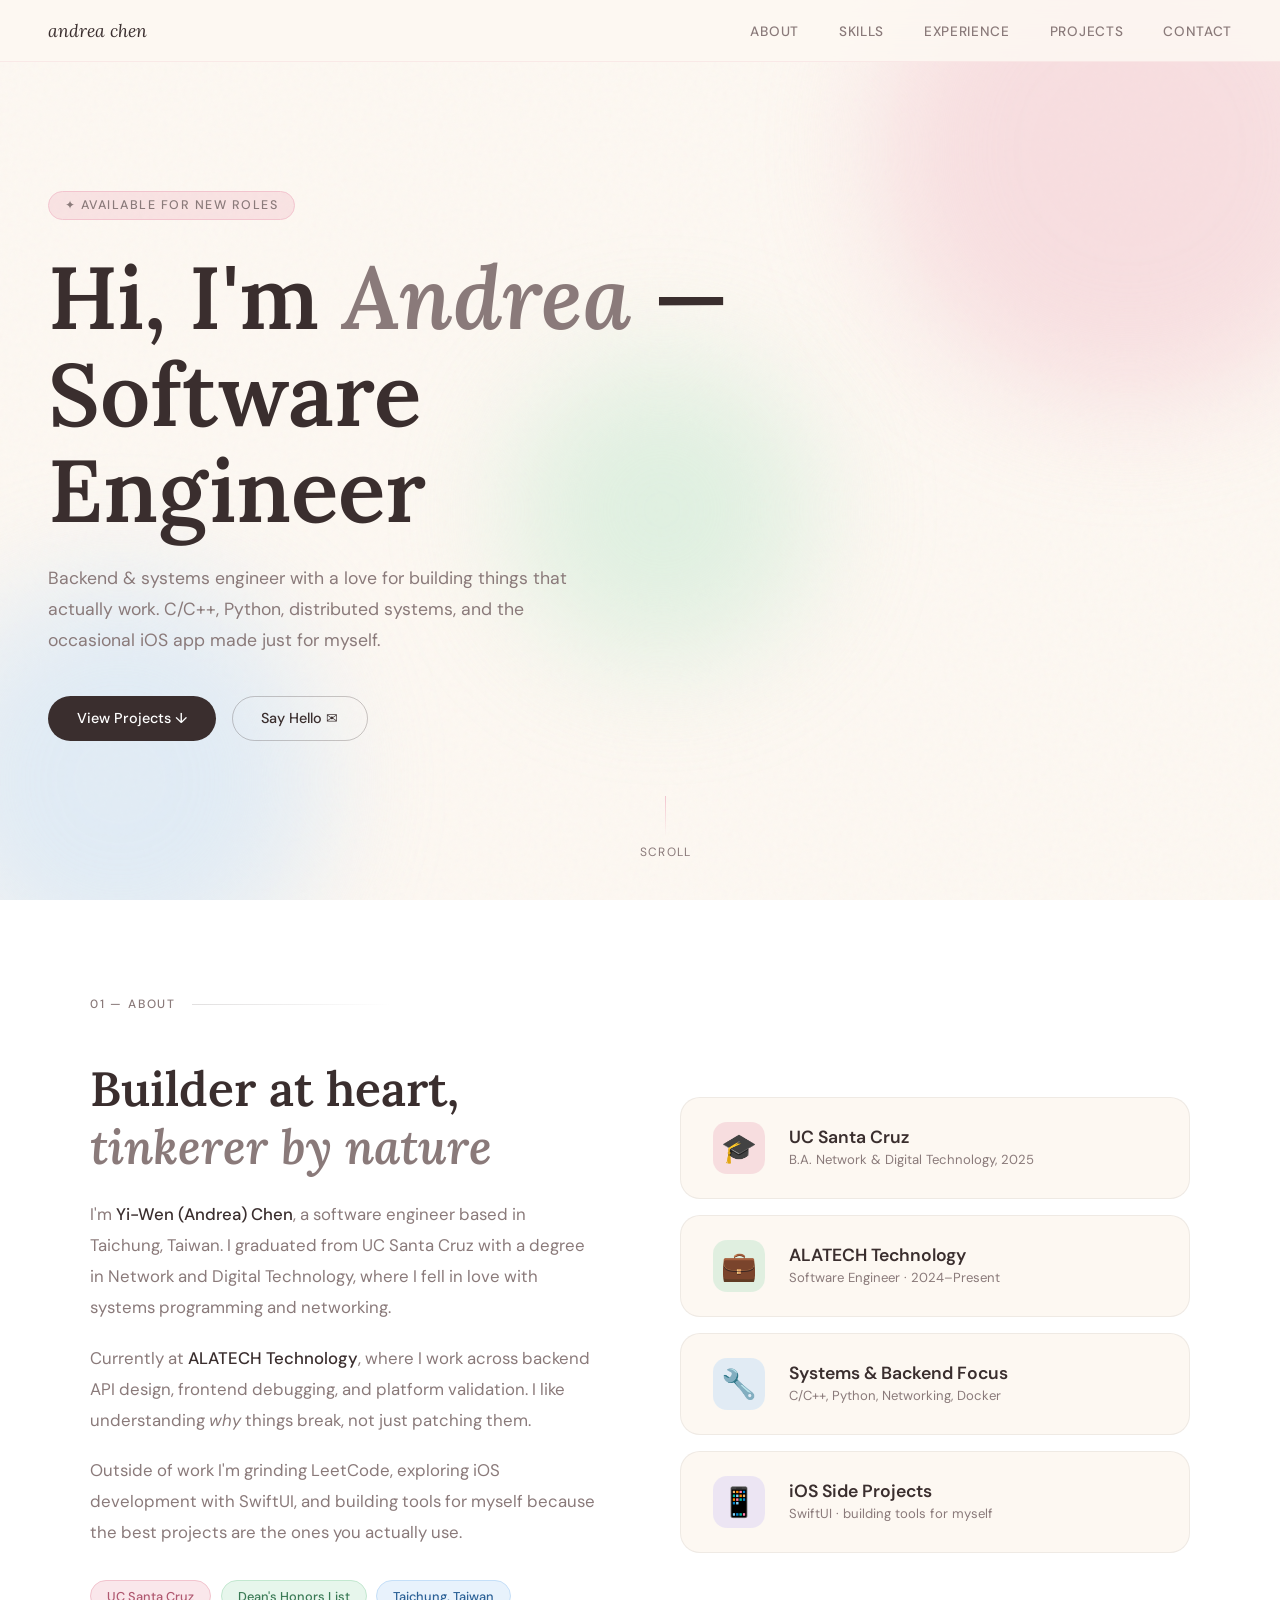
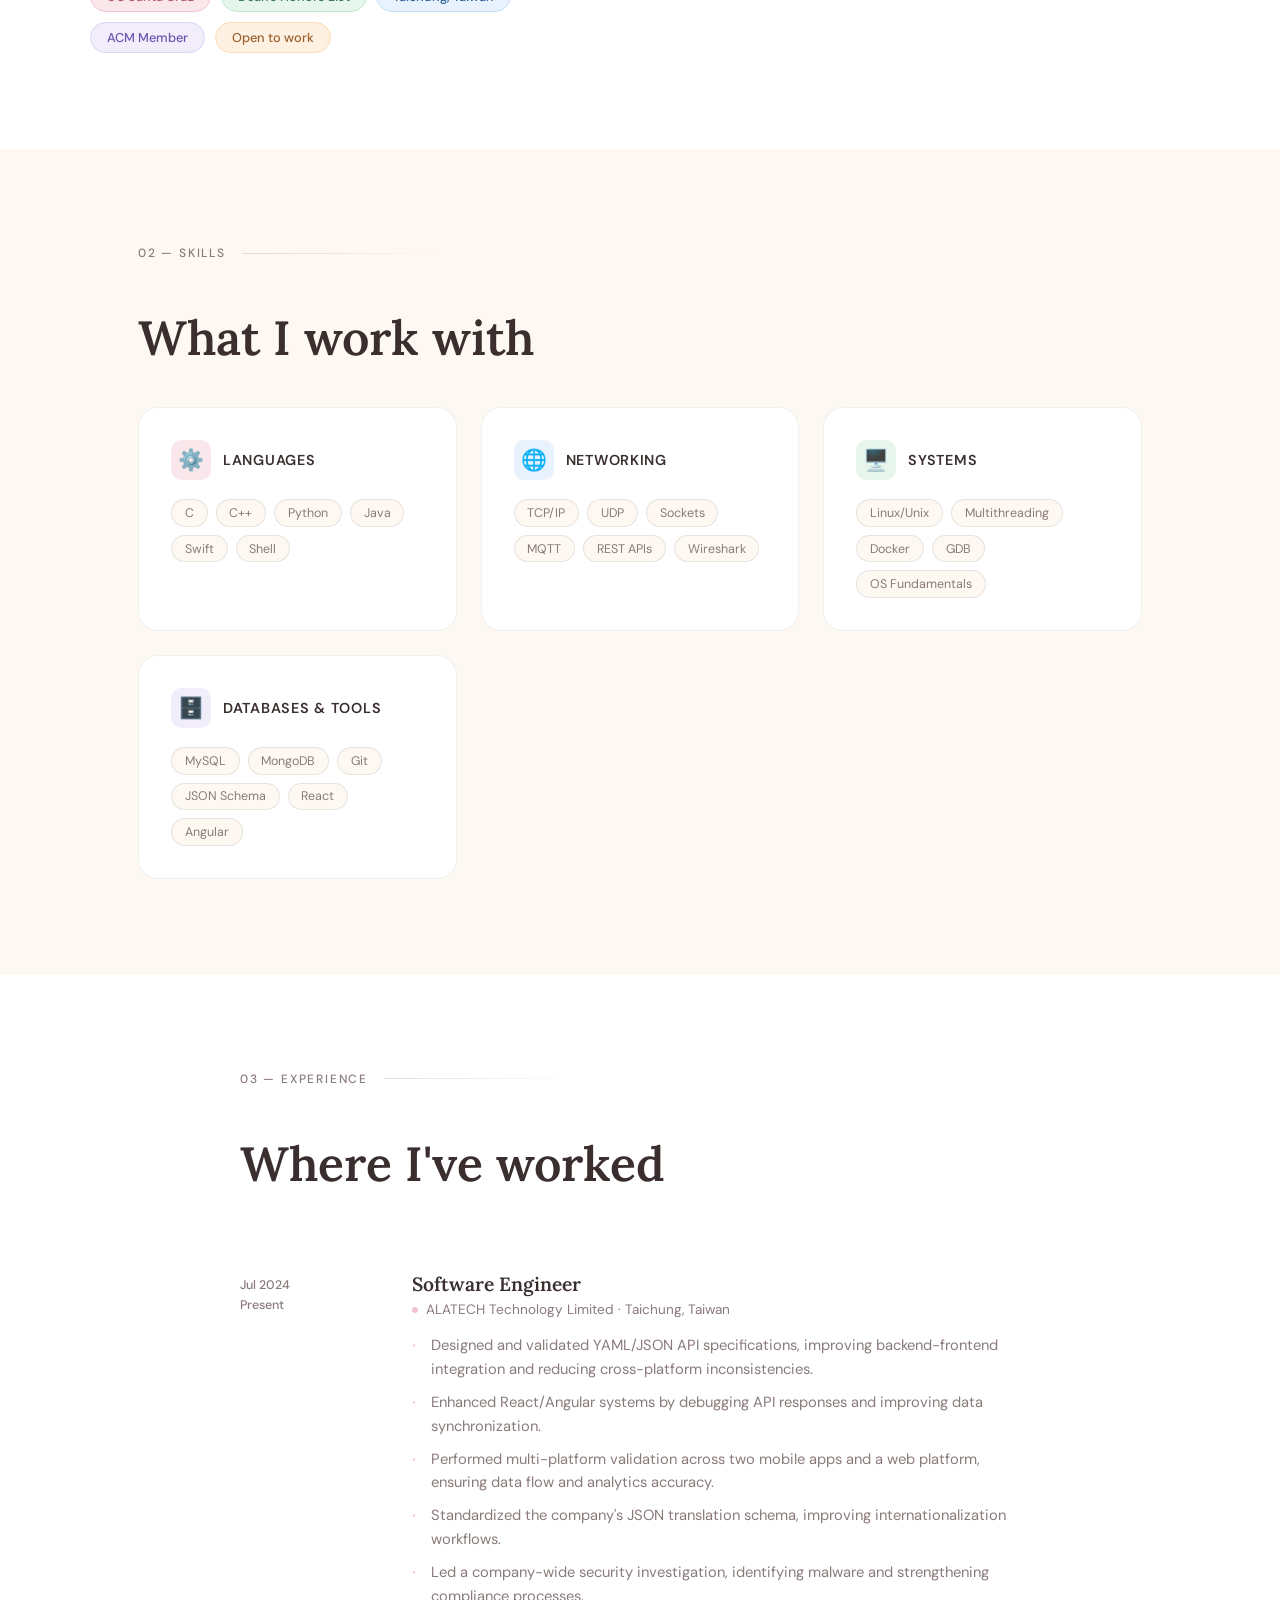
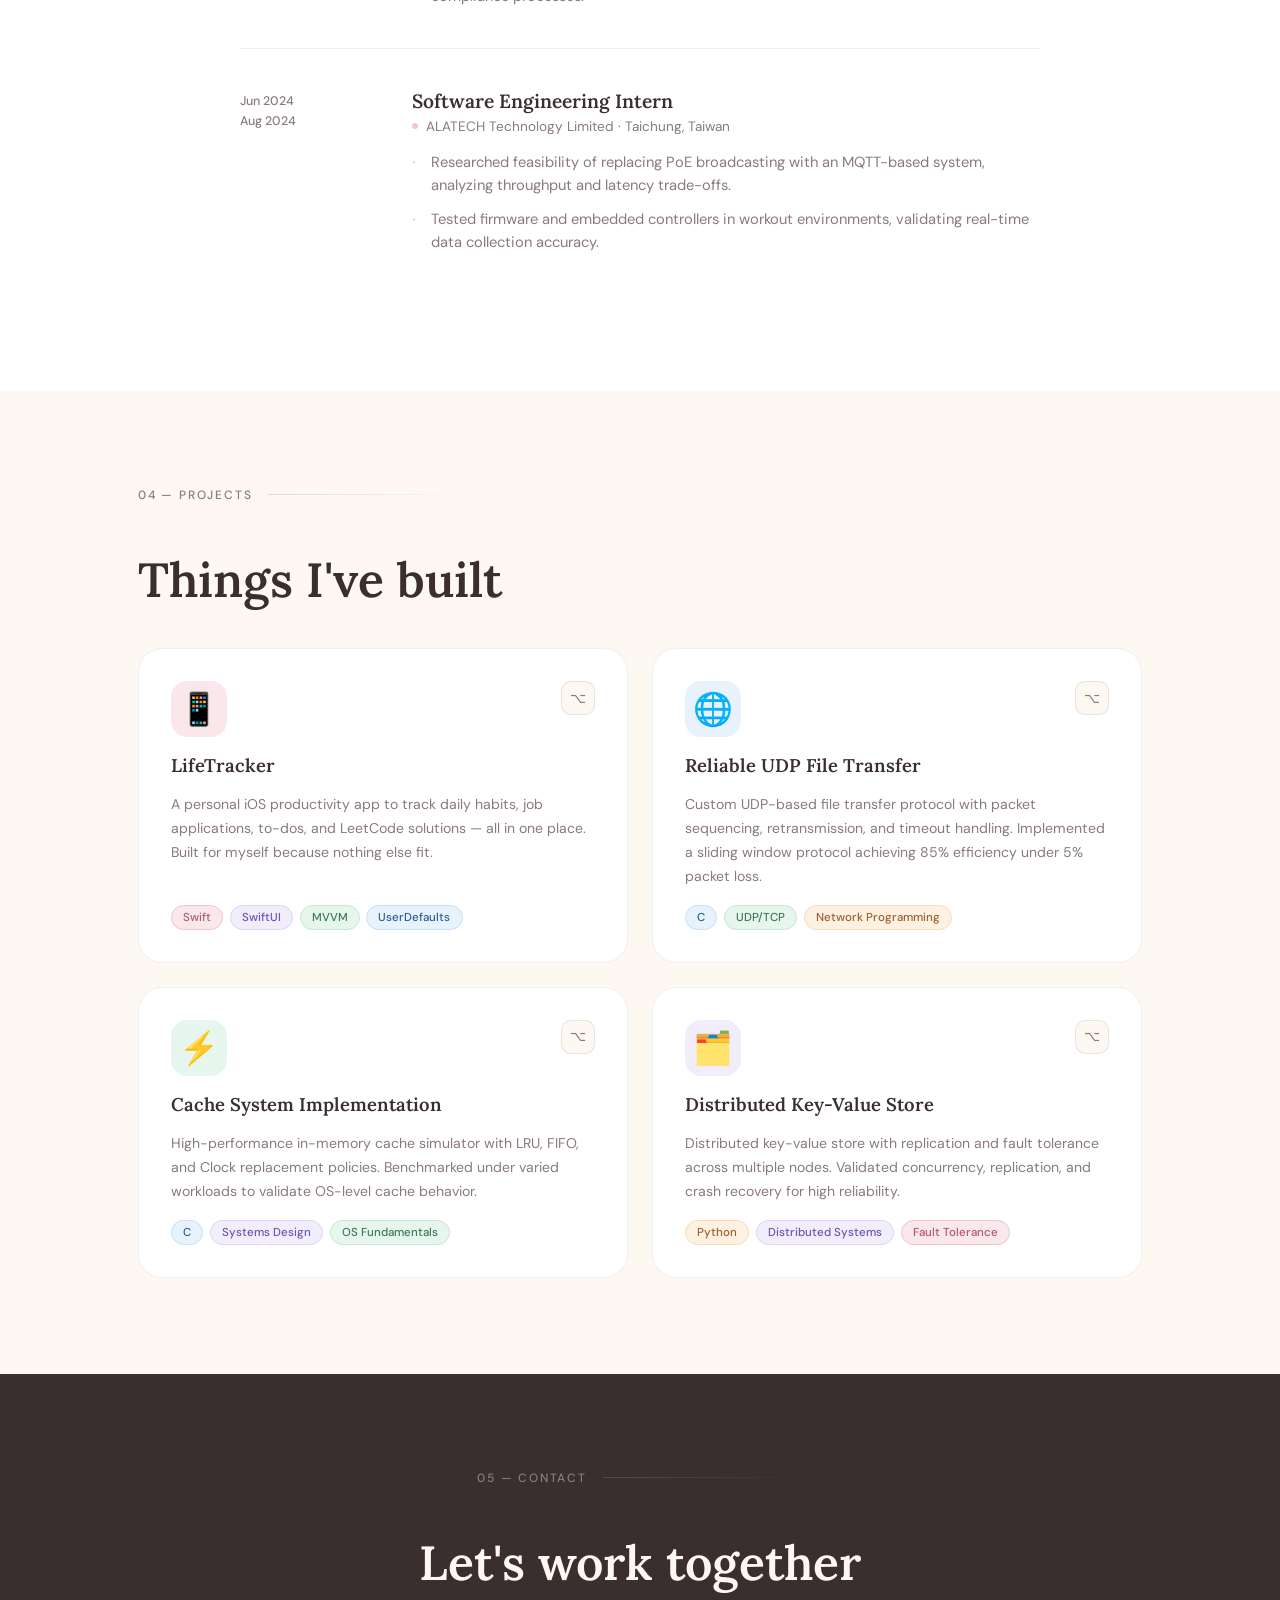
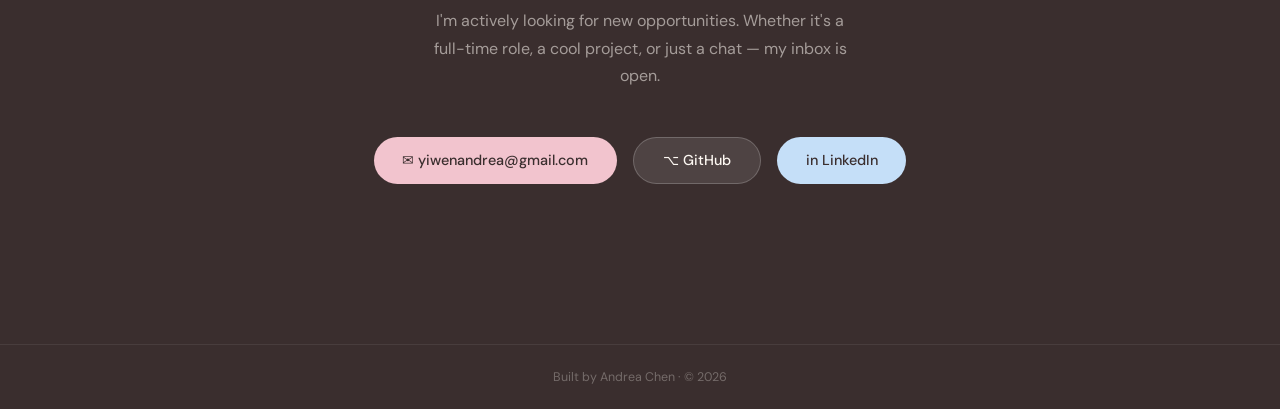
==== index.html @ 7a8cce8c "Initial portfolio" ====
<!DOCTYPE html>
<html lang="en">
<head>
  <meta charset="UTF-8" />
  <meta name="viewport" content="width=device-width, initial-scale=1.0"/>
  <title>Andrea Chen — Software Engineer</title>
  <link rel="preconnect" href="https://fonts.googleapis.com">
  <link rel="preconnect" href="https://fonts.gstatic.com" crossorigin>
  <link href="https://fonts.googleapis.com/css2?family=Lora:ital,wght@0,400;0,600;1,400&family=DM+Sans:wght@300;400;500&display=swap" rel="stylesheet">
  <style>
    *, *::before, *::after { box-sizing: border-box; margin: 0; padding: 0; }

    :root {
      --rose:    #f2c4ce;
      --peach:   #fddbb4;
      --mint:    #c3e8d0;
      --sky:     #c5dff8;
      --lavender:#dcd3f5;
      --cream:   #fdf8f2;
      --text:    #3a2e2e;
      --muted:   #8a7a7a;
      --white:   #ffffff;
    }

    html { scroll-behavior: smooth; }

    body {
      font-family: 'DM Sans', sans-serif;
      background: var(--cream);
      color: var(--text);
      overflow-x: hidden;
    }

    /* ── NOISE TEXTURE OVERLAY ── */
    body::before {
      content: '';
      position: fixed;
      inset: 0;
      background-image: url("data:image/svg+xml,%3Csvg viewBox='0 0 200 200' xmlns='http://www.w3.org/2000/svg'%3E%3Cfilter id='n'%3E%3CfeTurbulence type='fractalNoise' baseFrequency='0.9' numOctaves='4' stitchTiles='stitch'/%3E%3C/filter%3E%3Crect width='100%25' height='100%25' filter='url(%23n)' opacity='0.03'/%3E%3C/svg%3E");
      pointer-events: none;
      z-index: 0;
    }

    /* ── NAV ── */
    nav {
      position: fixed;
      top: 0; left: 0; right: 0;
      z-index: 100;
      display: flex;
      justify-content: space-between;
      align-items: center;
      padding: 1.2rem 3rem;
      background: rgba(253, 248, 242, 0.85);
      backdrop-filter: blur(12px);
      border-bottom: 1px solid rgba(242, 196, 206, 0.3);
    }

    .nav-logo {
      font-family: 'Lora', serif;
      font-size: 1.1rem;
      font-style: italic;
      color: var(--text);
      text-decoration: none;
    }

    .nav-links {
      display: flex;
      gap: 2.5rem;
      list-style: none;
    }

    .nav-links a {
      text-decoration: none;
      font-size: 0.85rem;
      font-weight: 500;
      letter-spacing: 0.05em;
      color: var(--muted);
      text-transform: uppercase;
      transition: color 0.2s;
    }

    .nav-links a:hover { color: var(--text); }

    /* ── HERO ── */
    #hero {
      min-height: 100vh;
      display: flex;
      align-items: center;
      padding: 6rem 3rem 4rem;
      position: relative;
      overflow: hidden;
    }

    .hero-blobs {
      position: absolute;
      inset: 0;
      pointer-events: none;
      z-index: 0;
    }

    .blob {
      position: absolute;
      border-radius: 50%;
      filter: blur(60px);
      opacity: 0.5;
    }

    .blob-1 { width: 500px; height: 500px; background: var(--rose);    top: -100px; right: -100px; animation: drift 8s ease-in-out infinite alternate; }
    .blob-2 { width: 400px; height: 400px; background: var(--sky);     bottom: -80px; left: -80px; animation: drift 10s ease-in-out infinite alternate-reverse; }
    .blob-3 { width: 300px; height: 300px; background: var(--mint);    top: 40%; left: 40%; animation: drift 7s ease-in-out infinite alternate; }

    @keyframes drift {
      from { transform: translate(0, 0) scale(1); }
      to   { transform: translate(30px, 20px) scale(1.05); }
    }

    .hero-content {
      position: relative;
      z-index: 1;
      max-width: 700px;
    }

    .hero-tag {
      display: inline-block;
      font-size: 0.78rem;
      font-weight: 500;
      letter-spacing: 0.12em;
      text-transform: uppercase;
      color: var(--muted);
      background: rgba(242, 196, 206, 0.4);
      border: 1px solid var(--rose);
      padding: 0.35rem 1rem;
      border-radius: 100px;
      margin-bottom: 1.8rem;
      opacity: 0;
      animation: fadeUp 0.6s 0.2s forwards;
    }

    h1 {
      font-family: 'Lora', serif;
      font-size: clamp(3rem, 7vw, 5.5rem);
      line-height: 1.1;
      font-weight: 600;
      margin-bottom: 1.5rem;
      opacity: 0;
      animation: fadeUp 0.6s 0.4s forwards;
    }

    h1 em {
      font-style: italic;
      color: var(--muted);
    }

    .hero-desc {
      font-size: 1.1rem;
      line-height: 1.75;
      color: var(--muted);
      max-width: 520px;
      margin-bottom: 2.5rem;
      opacity: 0;
      animation: fadeUp 0.6s 0.6s forwards;
    }

    .hero-actions {
      display: flex;
      gap: 1rem;
      flex-wrap: wrap;
      opacity: 0;
      animation: fadeUp 0.6s 0.8s forwards;
    }

    .btn {
      display: inline-flex;
      align-items: center;
      gap: 0.5rem;
      padding: 0.8rem 1.8rem;
      border-radius: 100px;
      font-size: 0.9rem;
      font-weight: 500;
      text-decoration: none;
      transition: transform 0.2s, box-shadow 0.2s;
      cursor: pointer;
      border: none;
    }

    .btn:hover { transform: translateY(-2px); box-shadow: 0 8px 24px rgba(0,0,0,0.1); }

    .btn-primary {
      background: var(--text);
      color: var(--white);
    }

    .btn-outline {
      background: transparent;
      color: var(--text);
      border: 1.5px solid rgba(58, 46, 46, 0.25);
    }

    .hero-scroll {
      position: absolute;
      bottom: 2.5rem;
      left: 50%;
      transform: translateX(-50%);
      display: flex;
      flex-direction: column;
      align-items: center;
      gap: 0.5rem;
      color: var(--muted);
      font-size: 0.75rem;
      letter-spacing: 0.1em;
      text-transform: uppercase;
      opacity: 0;
      animation: fadeUp 0.6s 1.2s forwards;
      z-index: 1;
    }

    .scroll-line {
      width: 1px;
      height: 40px;
      background: linear-gradient(to bottom, var(--rose), transparent);
      animation: scrollPulse 2s ease-in-out infinite;
    }

    @keyframes scrollPulse {
      0%, 100% { opacity: 0.4; transform: scaleY(1); }
      50% { opacity: 1; transform: scaleY(1.2); }
    }

    @keyframes fadeUp {
      from { opacity: 0; transform: translateY(20px); }
      to   { opacity: 1; transform: translateY(0); }
    }

    /* ── SECTIONS ── */
    section {
      padding: 6rem 3rem;
      position: relative;
      z-index: 1;
    }

    .section-label {
      display: flex;
      align-items: center;
      gap: 1rem;
      font-size: 0.75rem;
      font-weight: 500;
      letter-spacing: 0.15em;
      text-transform: uppercase;
      color: var(--muted);
      margin-bottom: 3rem;
    }

    .section-label::after {
      content: '';
      flex: 1;
      height: 1px;
      background: linear-gradient(to right, rgba(58,46,46,0.15), transparent);
      max-width: 200px;
    }

    .section-title {
      font-family: 'Lora', serif;
      font-size: clamp(2rem, 4vw, 3rem);
      font-weight: 600;
      line-height: 1.2;
      margin-bottom: 1rem;
    }

    /* ── ABOUT ── */
    #about {
      background: var(--white);
    }

    .about-grid {
      display: grid;
      grid-template-columns: 1fr 1fr;
      gap: 5rem;
      align-items: center;
      max-width: 1100px;
      margin: 0 auto;
    }

    .about-text p {
      font-size: 1.05rem;
      line-height: 1.85;
      color: var(--muted);
      margin-bottom: 1.2rem;
    }

    .about-text p strong {
      color: var(--text);
      font-weight: 500;
    }

    .about-pills {
      display: flex;
      flex-wrap: wrap;
      gap: 0.6rem;
      margin-top: 2rem;
    }

    .pill {
      padding: 0.4rem 1rem;
      border-radius: 100px;
      font-size: 0.8rem;
      font-weight: 500;
    }

    .pill-rose     { background: rgba(242,196,206,0.4); color: #b05870; border: 1px solid var(--rose); }
    .pill-mint     { background: rgba(195,232,208,0.4); color: #3a7a55; border: 1px solid var(--mint); }
    .pill-sky      { background: rgba(197,223,248,0.4); color: #2a6096; border: 1px solid var(--sky);  }
    .pill-lavender { background: rgba(220,211,245,0.4); color: #6b55b0; border: 1px solid var(--lavender); }
    .pill-peach    { background: rgba(253,219,180,0.4); color: #9a6030; border: 1px solid var(--peach); }

    .about-visual {
      display: flex;
      flex-direction: column;
      gap: 1rem;
    }

    .stat-card {
      background: var(--cream);
      border-radius: 20px;
      padding: 1.5rem 2rem;
      display: flex;
      align-items: center;
      gap: 1.5rem;
      border: 1px solid rgba(58,46,46,0.07);
      transition: transform 0.2s;
    }

    .stat-card:hover { transform: translateX(6px); }

    .stat-icon {
      font-size: 1.8rem;
      width: 52px;
      height: 52px;
      display: flex;
      align-items: center;
      justify-content: center;
      border-radius: 14px;
    }

    .stat-icon.rose     { background: rgba(242,196,206,0.5); }
    .stat-icon.mint     { background: rgba(195,232,208,0.5); }
    .stat-icon.sky      { background: rgba(197,223,248,0.5); }
    .stat-icon.lavender { background: rgba(220,211,245,0.5); }

    .stat-info strong {
      display: block;
      font-size: 1.1rem;
      font-weight: 600;
      color: var(--text);
    }

    .stat-info span {
      font-size: 0.82rem;
      color: var(--muted);
    }

    /* ── SKILLS ── */
    #skills { max-width: 1100px; margin: 0 auto; padding: 6rem 3rem; }

    .skills-grid {
      display: grid;
      grid-template-columns: repeat(auto-fit, minmax(250px, 1fr));
      gap: 1.5rem;
    }

    .skill-group {
      background: var(--white);
      border-radius: 20px;
      padding: 2rem;
      border: 1px solid rgba(58,46,46,0.07);
      transition: transform 0.2s, box-shadow 0.2s;
    }

    .skill-group:hover {
      transform: translateY(-4px);
      box-shadow: 0 12px 32px rgba(0,0,0,0.07);
    }

    .skill-group-header {
      display: flex;
      align-items: center;
      gap: 0.75rem;
      margin-bottom: 1.2rem;
    }

    .skill-group-icon {
      font-size: 1.3rem;
      width: 40px; height: 40px;
      display: flex; align-items: center; justify-content: center;
      border-radius: 10px;
    }

    .skill-group h3 {
      font-size: 0.9rem;
      font-weight: 600;
      letter-spacing: 0.05em;
      text-transform: uppercase;
    }

    .skill-tags {
      display: flex;
      flex-wrap: wrap;
      gap: 0.5rem;
    }

    .skill-tag {
      background: var(--cream);
      color: var(--muted);
      font-size: 0.78rem;
      padding: 0.3rem 0.8rem;
      border-radius: 100px;
      border: 1px solid rgba(58,46,46,0.1);
    }

    /* ── EXPERIENCE ── */
    #experience {
      background: var(--white);
    }

    .experience-inner {
      max-width: 800px;
      margin: 0 auto;
    }

    .exp-item {
      display: grid;
      grid-template-columns: 140px 1fr;
      gap: 2rem;
      padding: 2.5rem 0;
      border-bottom: 1px solid rgba(58,46,46,0.08);
      position: relative;
    }

    .exp-item:last-child { border-bottom: none; }

    .exp-date {
      font-size: 0.78rem;
      color: var(--muted);
      font-weight: 500;
      padding-top: 0.2rem;
      line-height: 1.6;
    }

    .exp-role {
      font-family: 'Lora', serif;
      font-size: 1.2rem;
      font-weight: 600;
      margin-bottom: 0.3rem;
    }

    .exp-company {
      font-size: 0.85rem;
      color: var(--muted);
      margin-bottom: 1rem;
      display: flex;
      align-items: center;
      gap: 0.5rem;
    }

    .exp-dot {
      width: 6px; height: 6px;
      border-radius: 50%;
      background: var(--rose);
      display: inline-block;
    }

    .exp-bullets {
      list-style: none;
      display: flex;
      flex-direction: column;
      gap: 0.6rem;
    }

    .exp-bullets li {
      font-size: 0.92rem;
      color: var(--muted);
      line-height: 1.6;
      padding-left: 1.2rem;
      position: relative;
    }

    .exp-bullets li::before {
      content: '·';
      position: absolute;
      left: 0;
      color: var(--rose);
      font-size: 1.2rem;
      line-height: 1.2;
    }

    /* ── PROJECTS ── */
    #projects { max-width: 1100px; margin: 0 auto; padding: 6rem 3rem; }

    .projects-grid {
      display: grid;
      grid-template-columns: repeat(auto-fit, minmax(320px, 1fr));
      gap: 1.5rem;
    }

    .project-card {
      background: var(--white);
      border-radius: 24px;
      padding: 2rem;
      border: 1px solid rgba(58,46,46,0.07);
      transition: transform 0.25s, box-shadow 0.25s;
      display: flex;
      flex-direction: column;
      gap: 1rem;
    }

    .project-card:hover {
      transform: translateY(-6px);
      box-shadow: 0 16px 40px rgba(0,0,0,0.09);
    }

    .project-card-top {
      display: flex;
      justify-content: space-between;
      align-items: flex-start;
    }

    .project-emoji {
      font-size: 2rem;
      width: 56px; height: 56px;
      display: flex; align-items: center; justify-content: center;
      border-radius: 16px;
    }

    .project-links {
      display: flex;
      gap: 0.5rem;
    }

    .project-link {
      width: 34px; height: 34px;
      border-radius: 10px;
      background: var(--cream);
      display: flex; align-items: center; justify-content: center;
      text-decoration: none;
      color: var(--muted);
      font-size: 0.85rem;
      border: 1px solid rgba(58,46,46,0.1);
      transition: background 0.2s, color 0.2s;
    }

    .project-link:hover {
      background: var(--text);
      color: var(--white);
    }

    .project-title {
      font-family: 'Lora', serif;
      font-size: 1.15rem;
      font-weight: 600;
    }

    .project-desc {
      font-size: 0.88rem;
      color: var(--muted);
      line-height: 1.7;
      flex: 1;
    }

    .project-tech {
      display: flex;
      flex-wrap: wrap;
      gap: 0.4rem;
    }

    .tech-tag {
      font-size: 0.72rem;
      font-weight: 500;
      padding: 0.25rem 0.7rem;
      border-radius: 100px;
    }

    /* ── CONTACT ── */
    #contact {
      background: var(--text);
      color: var(--cream);
      text-align: center;
    }

    #contact .section-label { color: rgba(253,248,242,0.4); }
    #contact .section-label::after { background: linear-gradient(to right, rgba(253,248,242,0.15), transparent); }

    #contact .section-title {
      color: var(--cream);
      margin-bottom: 1rem;
    }

    .contact-sub {
      color: rgba(253,248,242,0.55);
      font-size: 1rem;
      max-width: 440px;
      margin: 0 auto 3rem;
      line-height: 1.7;
    }

    .contact-links {
      display: flex;
      justify-content: center;
      gap: 1rem;
      flex-wrap: wrap;
      margin-bottom: 4rem;
    }

    .contact-link {
      display: inline-flex;
      align-items: center;
      gap: 0.6rem;
      padding: 0.85rem 1.8rem;
      border-radius: 100px;
      font-size: 0.9rem;
      font-weight: 500;
      text-decoration: none;
      transition: transform 0.2s, box-shadow 0.2s;
    }

    .contact-link:hover { transform: translateY(-2px); box-shadow: 0 8px 24px rgba(0,0,0,0.3); }

    .contact-link.email    { background: var(--rose);    color: var(--text); }
    .contact-link.github   { background: rgba(255,255,255,0.1); color: var(--cream); border: 1px solid rgba(255,255,255,0.2); }
    .contact-link.linkedin { background: var(--sky);     color: var(--text); }

    footer {
      background: var(--text);
      border-top: 1px solid rgba(255,255,255,0.07);
      text-align: center;
      padding: 1.5rem;
      color: rgba(253,248,242,0.3);
      font-size: 0.78rem;
    }

    /* ── SCROLL REVEAL ── */
    .reveal {
      opacity: 0;
      transform: translateY(28px);
      transition: opacity 0.7s ease, transform 0.7s ease;
    }
    .reveal.visible {
      opacity: 1;
      transform: translateY(0);
    }

    /* ── RESPONSIVE ── */
    @media (max-width: 768px) {
      nav { padding: 1rem 1.5rem; }
      .nav-links { gap: 1.5rem; }
      section { padding: 4rem 1.5rem; }
      #hero { padding: 6rem 1.5rem 4rem; }
      .about-grid { grid-template-columns: 1fr; gap: 3rem; }
      .exp-item { grid-template-columns: 1fr; gap: 0.5rem; }
      .exp-date { padding-top: 0; }
      #skills, #projects { padding: 4rem 1.5rem; }
    }
  </style>
</head>
<body>

  <!-- NAV -->
  <nav>
    <a class="nav-logo" href="#hero">andrea chen</a>
    <ul class="nav-links">
      <li><a href="#about">About</a></li>
      <li><a href="#skills">Skills</a></li>
      <li><a href="#experience">Experience</a></li>
      <li><a href="#projects">Projects</a></li>
      <li><a href="#contact">Contact</a></li>
    </ul>
  </nav>

  <!-- HERO -->
  <section id="hero">
    <div class="hero-blobs">
      <div class="blob blob-1"></div>
      <div class="blob blob-2"></div>
      <div class="blob blob-3"></div>
    </div>
    <div class="hero-content">
      <div class="hero-tag">✦ Available for new roles</div>
      <h1>Hi, I'm <em>Andrea</em> —<br>Software Engineer</h1>
      <p class="hero-desc">
        Backend &amp; systems engineer with a love for building things that actually work.
        C/C++, Python, distributed systems, and the occasional iOS app made just for myself.
      </p>
      <div class="hero-actions">
        <a href="#projects" class="btn btn-primary">View Projects ↓</a>
        <a href="mailto:yiwenandrea@gmail.com" class="btn btn-outline">Say Hello ✉︎</a>
      </div>
    </div>
    <div class="hero-scroll">
      <div class="scroll-line"></div>
      scroll
    </div>
  </section>

  <!-- ABOUT -->
  <section id="about">
    <div class="about-grid">
      <div class="about-text reveal">
        <div class="section-label">01 — About</div>
        <h2 class="section-title">Builder at heart,<br><em style="font-family:Lora,serif;font-style:italic;color:var(--muted)">tinkerer by nature</em></h2>
        <p style="margin-top:1.5rem">
          I'm <strong>Yi-Wen (Andrea) Chen</strong>, a software engineer based in Taichung, Taiwan.
          I graduated from UC Santa Cruz with a degree in Network and Digital Technology, where I fell in love with systems programming and networking.
        </p>
        <p>
          Currently at <strong>ALATECH Technology</strong>, where I work across backend API design, frontend debugging, and platform validation. I like understanding <em>why</em> things break, not just patching them.
        </p>
        <p>
          Outside of work I'm grinding LeetCode, exploring iOS development with SwiftUI, and building tools for myself because the best projects are the ones you actually use.
        </p>
        <div class="about-pills">
          <span class="pill pill-rose">UC Santa Cruz</span>
          <span class="pill pill-mint">Dean's Honors List</span>
          <span class="pill pill-sky">Taichung, Taiwan</span>
          <span class="pill pill-lavender">ACM Member</span>
          <span class="pill pill-peach">Open to work</span>
        </div>
      </div>
      <div class="about-visual reveal">
        <div class="stat-card">
          <div class="stat-icon rose">🎓</div>
          <div class="stat-info">
            <strong>UC Santa Cruz</strong>
            <span>B.A. Network &amp; Digital Technology, 2025</span>
          </div>
        </div>
        <div class="stat-card">
          <div class="stat-icon mint">💼</div>
          <div class="stat-info">
            <strong>ALATECH Technology</strong>
            <span>Software Engineer · 2024–Present</span>
          </div>
        </div>
        <div class="stat-card">
          <div class="stat-icon sky">🔧</div>
          <div class="stat-info">
            <strong>Systems & Backend Focus</strong>
            <span>C/C++, Python, Networking, Docker</span>
          </div>
        </div>
        <div class="stat-card">
          <div class="stat-icon lavender">📱</div>
          <div class="stat-info">
            <strong>iOS Side Projects</strong>
            <span>SwiftUI · building tools for myself</span>
          </div>
        </div>
      </div>
    </div>
  </section>

  <!-- SKILLS -->
  <section id="skills">
    <div class="section-label reveal">02 — Skills</div>
    <h2 class="section-title reveal">What I work with</h2>
    <div class="skills-grid" style="margin-top:2.5rem">
      <div class="skill-group reveal">
        <div class="skill-group-header">
          <div class="skill-group-icon rose" style="background:rgba(242,196,206,0.4)">⚙️</div>
          <h3>Languages</h3>
        </div>
        <div class="skill-tags">
          <span class="skill-tag">C</span>
          <span class="skill-tag">C++</span>
          <span class="skill-tag">Python</span>
          <span class="skill-tag">Java</span>
          <span class="skill-tag">Swift</span>
          <span class="skill-tag">Shell</span>
        </div>
      </div>
      <div class="skill-group reveal">
        <div class="skill-group-header">
          <div class="skill-group-icon" style="background:rgba(197,223,248,0.4)">🌐</div>
          <h3>Networking</h3>
        </div>
        <div class="skill-tags">
          <span class="skill-tag">TCP/IP</span>
          <span class="skill-tag">UDP</span>
          <span class="skill-tag">Sockets</span>
          <span class="skill-tag">MQTT</span>
          <span class="skill-tag">REST APIs</span>
          <span class="skill-tag">Wireshark</span>
        </div>
      </div>
      <div class="skill-group reveal">
        <div class="skill-group-header">
          <div class="skill-group-icon" style="background:rgba(195,232,208,0.4)">🖥️</div>
          <h3>Systems</h3>
        </div>
        <div class="skill-tags">
          <span class="skill-tag">Linux/Unix</span>
          <span class="skill-tag">Multithreading</span>
          <span class="skill-tag">Docker</span>
          <span class="skill-tag">GDB</span>
          <span class="skill-tag">OS Fundamentals</span>
        </div>
      </div>
      <div class="skill-group reveal">
        <div class="skill-group-header">
          <div class="skill-group-icon" style="background:rgba(220,211,245,0.4)">🗄️</div>
          <h3>Databases & Tools</h3>
        </div>
        <div class="skill-tags">
          <span class="skill-tag">MySQL</span>
          <span class="skill-tag">MongoDB</span>
          <span class="skill-tag">Git</span>
          <span class="skill-tag">JSON Schema</span>
          <span class="skill-tag">React</span>
          <span class="skill-tag">Angular</span>
        </div>
      </div>
    </div>
  </section>

  <!-- EXPERIENCE -->
  <section id="experience">
    <div class="experience-inner">
      <div class="section-label reveal">03 — Experience</div>
      <h2 class="section-title reveal">Where I've worked</h2>

      <div class="exp-item reveal" style="margin-top:2.5rem">
        <div class="exp-date">Jul 2024<br>Present</div>
        <div>
          <div class="exp-role">Software Engineer</div>
          <div class="exp-company"><span class="exp-dot"></span> ALATECH Technology Limited · Taichung, Taiwan</div>
          <ul class="exp-bullets">
            <li>Designed and validated YAML/JSON API specifications, improving backend-frontend integration and reducing cross-platform inconsistencies.</li>
            <li>Enhanced React/Angular systems by debugging API responses and improving data synchronization.</li>
            <li>Performed multi-platform validation across two mobile apps and a web platform, ensuring data flow and analytics accuracy.</li>
            <li>Standardized the company's JSON translation schema, improving internationalization workflows.</li>
            <li>Led a company-wide security investigation, identifying malware and strengthening compliance processes.</li>
          </ul>
        </div>
      </div>

      <div class="exp-item reveal">
        <div class="exp-date">Jun 2024<br>Aug 2024</div>
        <div>
          <div class="exp-role">Software Engineering Intern</div>
          <div class="exp-company"><span class="exp-dot"></span> ALATECH Technology Limited · Taichung, Taiwan</div>
          <ul class="exp-bullets">
            <li>Researched feasibility of replacing PoE broadcasting with an MQTT-based system, analyzing throughput and latency trade-offs.</li>
            <li>Tested firmware and embedded controllers in workout environments, validating real-time data collection accuracy.</li>
          </ul>
        </div>
      </div>
    </div>
  </section>

  <!-- PROJECTS -->
  <section id="projects">
    <div class="section-label reveal">04 — Projects</div>
    <h2 class="section-title reveal">Things I've built</h2>
    <div class="projects-grid" style="margin-top:2.5rem">

      <div class="project-card reveal">
        <div class="project-card-top">
          <div class="project-emoji" style="background:rgba(242,196,206,0.4)">📱</div>
          <div class="project-links">
            <a href="https://github.com/bruhitsyandrea/LifeTracker" target="_blank" class="project-link" title="GitHub">⌥</a>
          </div>
        </div>
        <div class="project-title">LifeTracker</div>
        <p class="project-desc">A personal iOS productivity app to track daily habits, job applications, to-dos, and LeetCode solutions — all in one place. Built for myself because nothing else fit.</p>
        <div class="project-tech">
          <span class="tech-tag pill-rose">Swift</span>
          <span class="tech-tag pill-lavender">SwiftUI</span>
          <span class="tech-tag pill-mint">MVVM</span>
          <span class="tech-tag pill-sky">UserDefaults</span>
        </div>
      </div>

      <div class="project-card reveal">
        <div class="project-card-top">
          <div class="project-emoji" style="background:rgba(197,223,248,0.4)">🌐</div>
          <div class="project-links">
            <a href="https://github.com/bruhitsyandrea" target="_blank" class="project-link" title="GitHub">⌥</a>
          </div>
        </div>
        <div class="project-title">Reliable UDP File Transfer</div>
        <p class="project-desc">Custom UDP-based file transfer protocol with packet sequencing, retransmission, and timeout handling. Implemented a sliding window protocol achieving 85% efficiency under 5% packet loss.</p>
        <div class="project-tech">
          <span class="tech-tag pill-sky">C</span>
          <span class="tech-tag pill-mint">UDP/TCP</span>
          <span class="tech-tag pill-peach">Network Programming</span>
        </div>
      </div>

      <div class="project-card reveal">
        <div class="project-card-top">
          <div class="project-emoji" style="background:rgba(195,232,208,0.4)">⚡</div>
          <div class="project-links">
            <a href="https://github.com/bruhitsyandrea" target="_blank" class="project-link" title="GitHub">⌥</a>
          </div>
        </div>
        <div class="project-title">Cache System Implementation</div>
        <p class="project-desc">High-performance in-memory cache simulator with LRU, FIFO, and Clock replacement policies. Benchmarked under varied workloads to validate OS-level cache behavior.</p>
        <div class="project-tech">
          <span class="tech-tag pill-sky">C</span>
          <span class="tech-tag pill-lavender">Systems Design</span>
          <span class="tech-tag pill-mint">OS Fundamentals</span>
        </div>
      </div>

      <div class="project-card reveal">
        <div class="project-card-top">
          <div class="project-emoji" style="background:rgba(220,211,245,0.4)">🗂️</div>
          <div class="project-links">
            <a href="https://github.com/bruhitsyandrea" target="_blank" class="project-link" title="GitHub">⌥</a>
          </div>
        </div>
        <div class="project-title">Distributed Key-Value Store</div>
        <p class="project-desc">Distributed key-value store with replication and fault tolerance across multiple nodes. Validated concurrency, replication, and crash recovery for high reliability.</p>
        <div class="project-tech">
          <span class="tech-tag pill-peach">Python</span>
          <span class="tech-tag pill-lavender">Distributed Systems</span>
          <span class="tech-tag pill-rose">Fault Tolerance</span>
        </div>
      </div>

    </div>
  </section>

  <!-- CONTACT -->
  <section id="contact">
    <div class="section-label" style="justify-content:center">05 — Contact</div>
    <h2 class="section-title reveal">Let's work together</h2>
    <p class="contact-sub reveal">I'm actively looking for new opportunities. Whether it's a full-time role, a cool project, or just a chat — my inbox is open.</p>
    <div class="contact-links reveal">
      <a href="mailto:yiwenandrea@gmail.com" class="contact-link email">✉︎ yiwenandrea@gmail.com</a>
      <a href="https://github.com/bruhitsyandrea" target="_blank" class="contact-link github">⌥ GitHub</a>
      <a href="https://linkedin.com/in/yi-wen-chen-85694728b" target="_blank" class="contact-link linkedin">in LinkedIn</a>
    </div>
  </section>

  <footer>
    <p>Built by Andrea Chen · © 2026</p>
  </footer>

  <script>
    // Scroll reveal
    const reveals = document.querySelectorAll('.reveal');
    const observer = new IntersectionObserver((entries) => {
      entries.forEach((entry, i) => {
        if (entry.isIntersecting) {
          setTimeout(() => entry.target.classList.add('visible'), i * 80);
          observer.unobserve(entry.target);
        }
      });
    }, { threshold: 0.1 });
    reveals.forEach(el => observer.observe(el));
  </script>

</body>
</html>
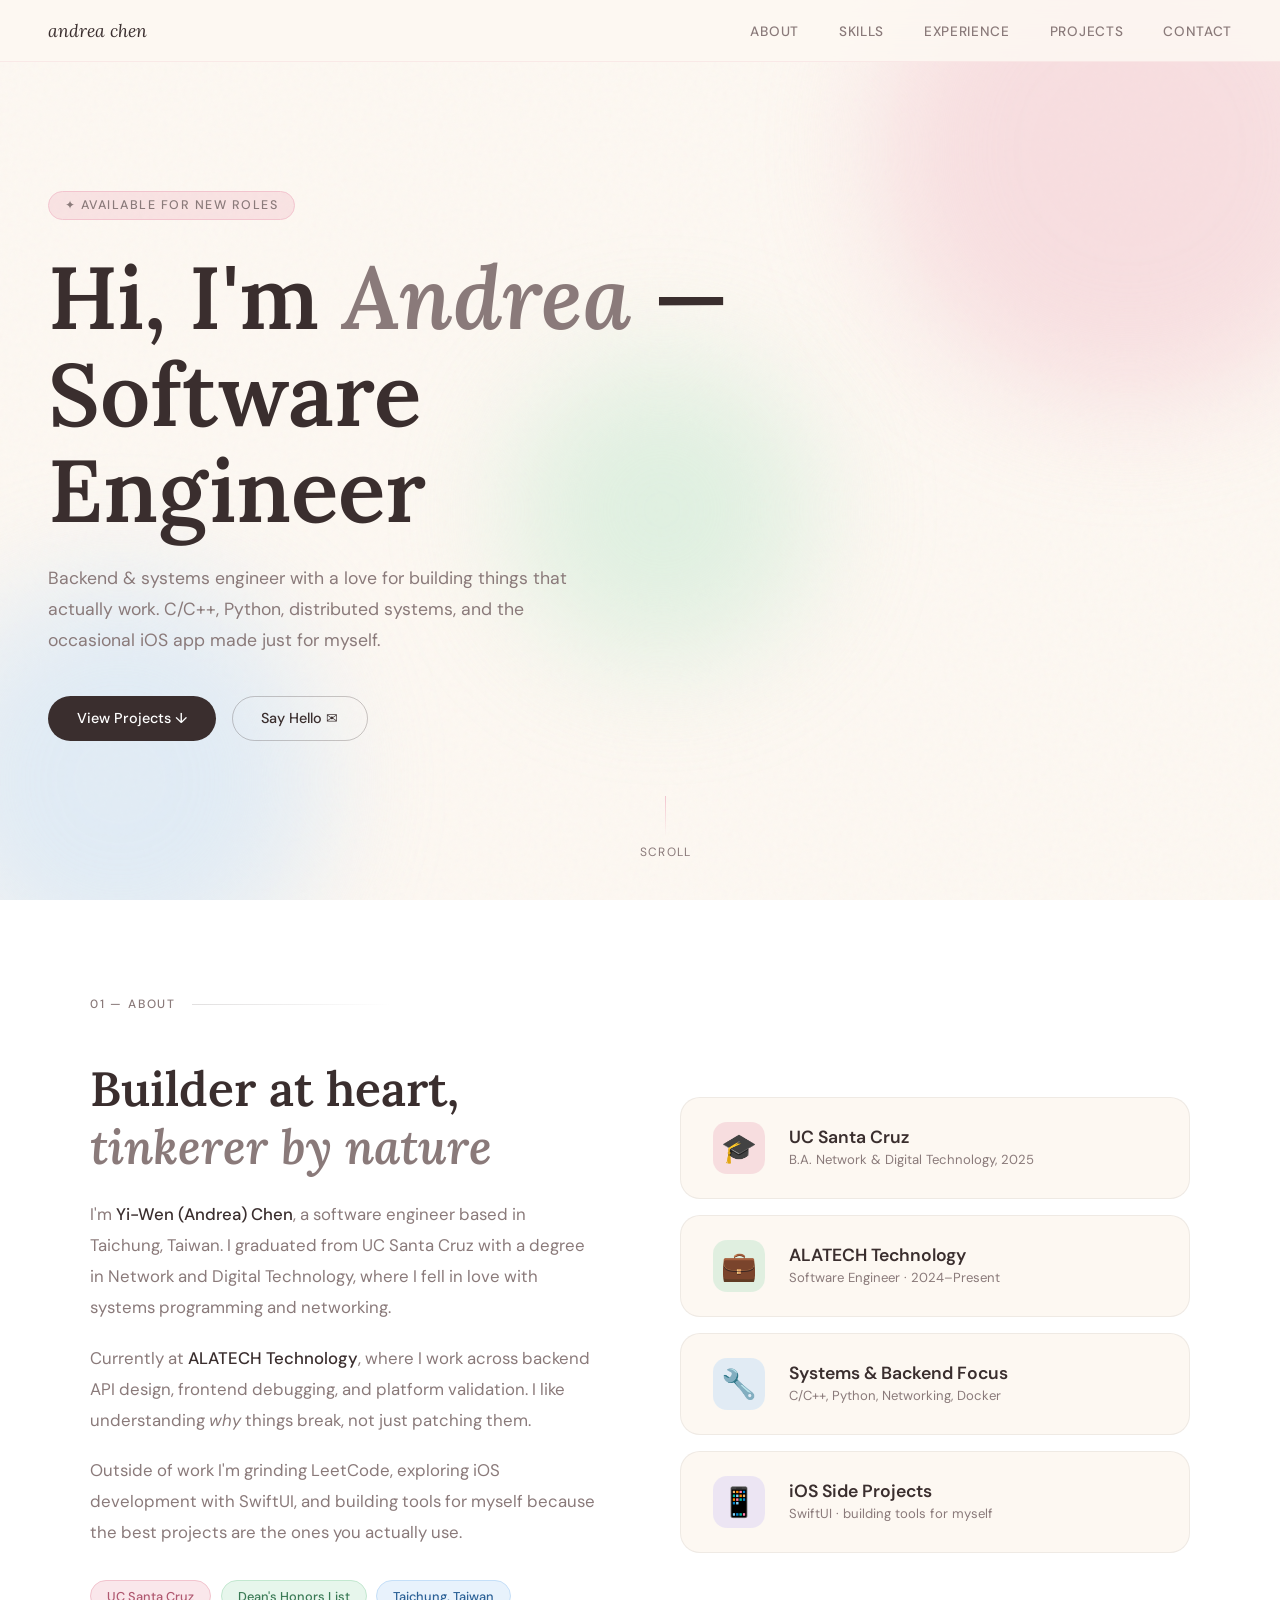
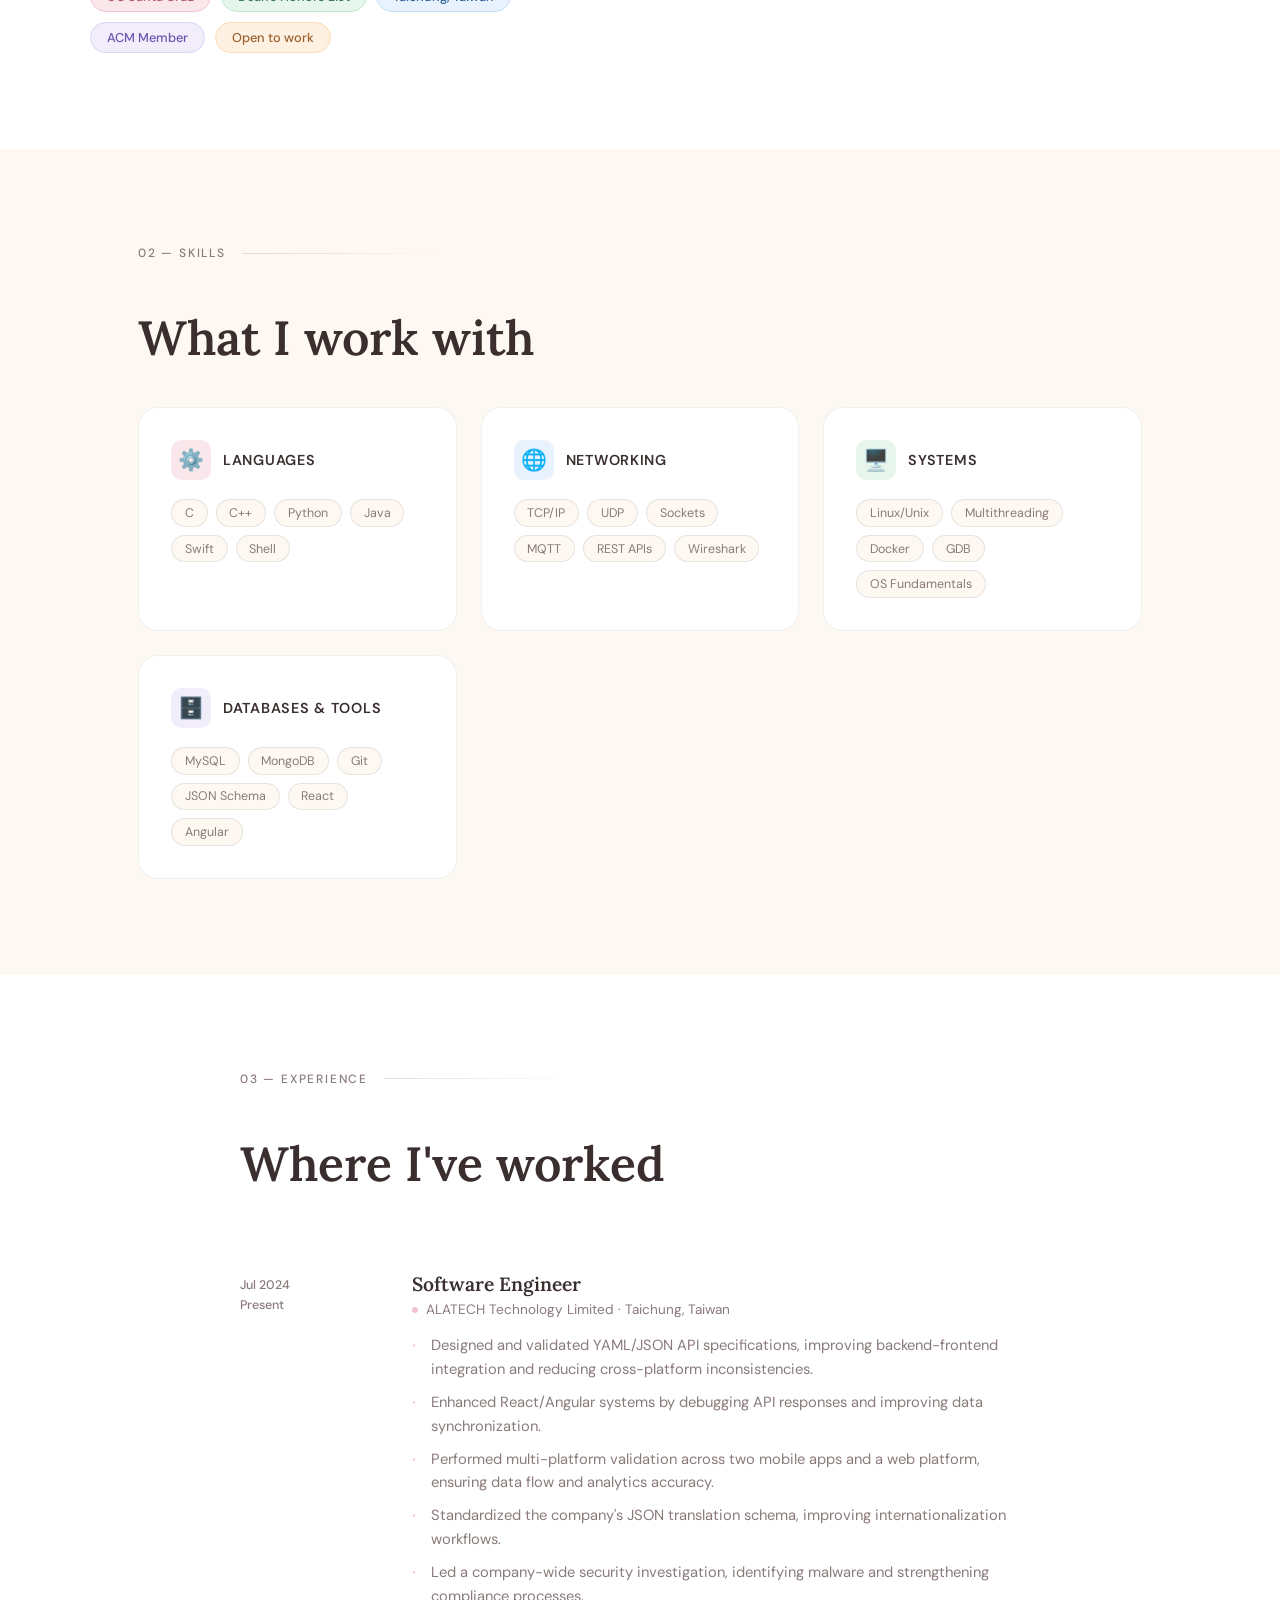
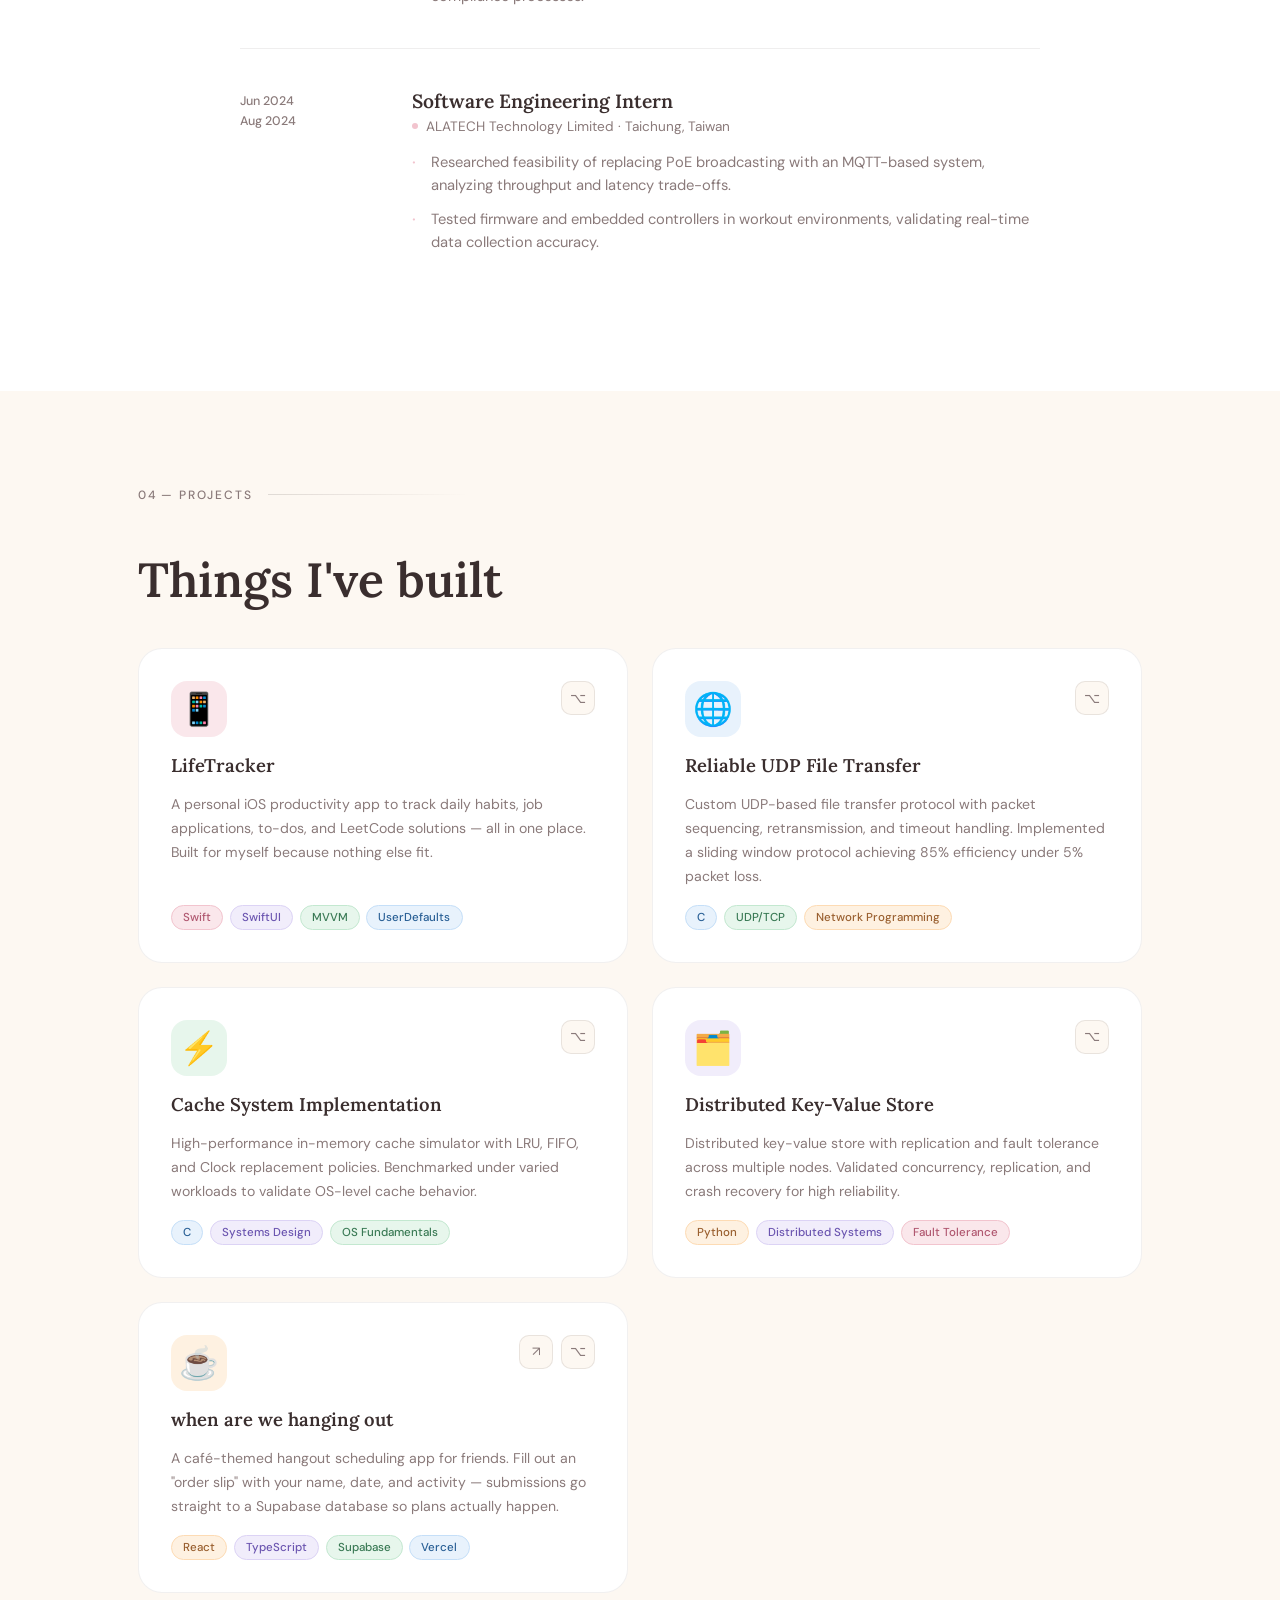
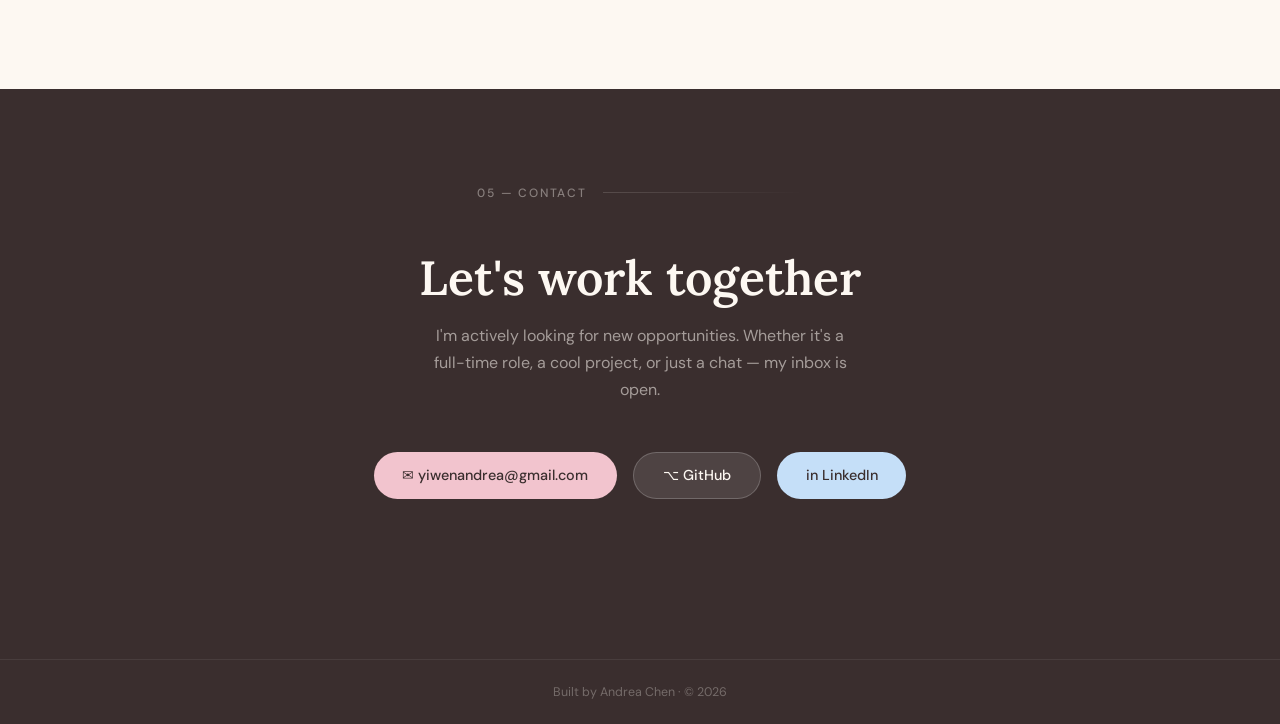
==== commit 4b124867: "Add when-are-we-hanging-out project" ====
--- a/index.html
+++ b/index.html
@@ -925,6 +925,24 @@
         </div>
       </div>
 
+      <div class="project-card reveal">
+        <div class="project-card-top">
+          <div class="project-emoji" style="background:rgba(253,219,180,0.4)">☕</div>
+          <div class="project-links">
+            <a href="https://when-are-we-hanging-out.vercel.app" target="_blank" class="project-link" title="Live Site">↗</a>
+            <a href="https://github.com/bruhitsyandrea/when-are-we-hanging-out" target="_blank" class="project-link" title="GitHub">⌥</a>
+          </div>
+        </div>
+        <div class="project-title">when are we hanging out</div>
+        <p class="project-desc">A café-themed hangout scheduling app for friends. Fill out an "order slip" with your name, date, and activity — submissions go straight to a Supabase database so plans actually happen.</p>
+        <div class="project-tech">
+          <span class="tech-tag pill-peach">React</span>
+          <span class="tech-tag pill-lavender">TypeScript</span>
+          <span class="tech-tag pill-mint">Supabase</span>
+          <span class="tech-tag pill-sky">Vercel</span>
+        </div>
+      </div>
+
     </div>
   </section>
 
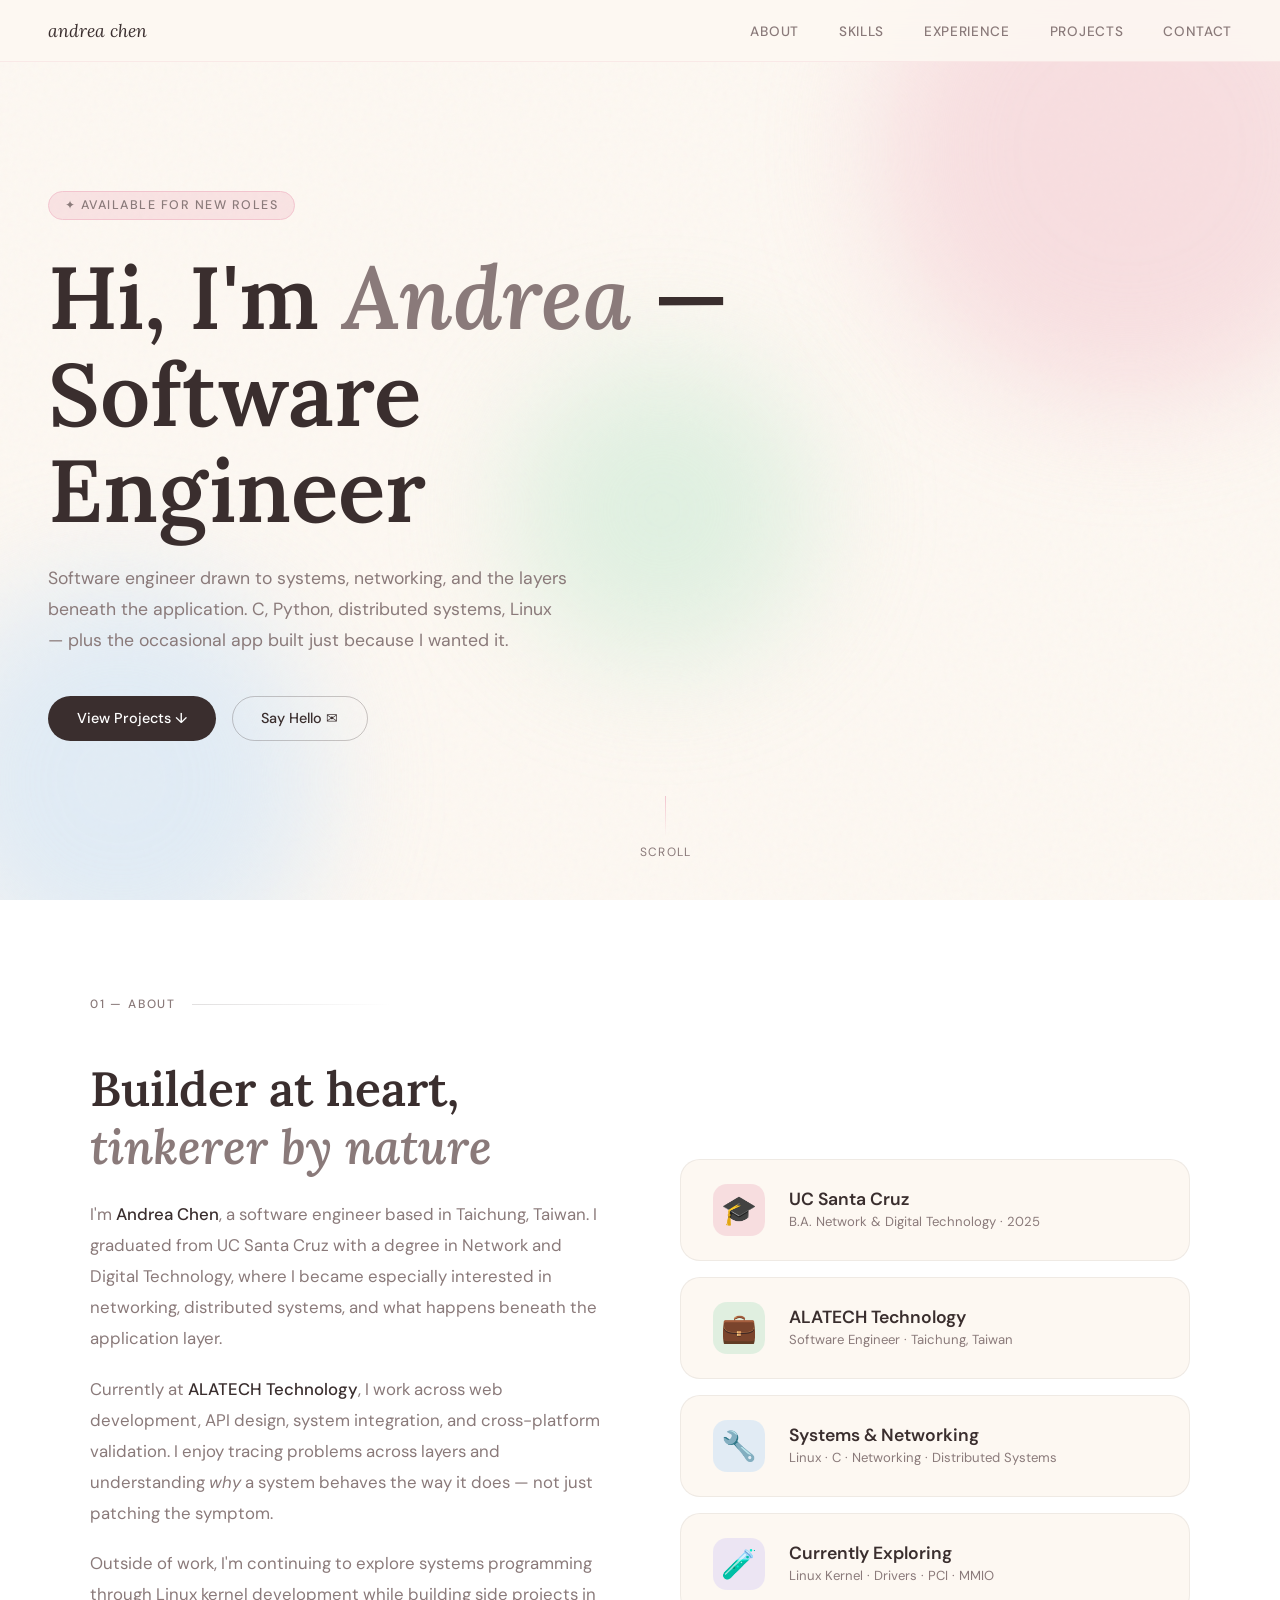
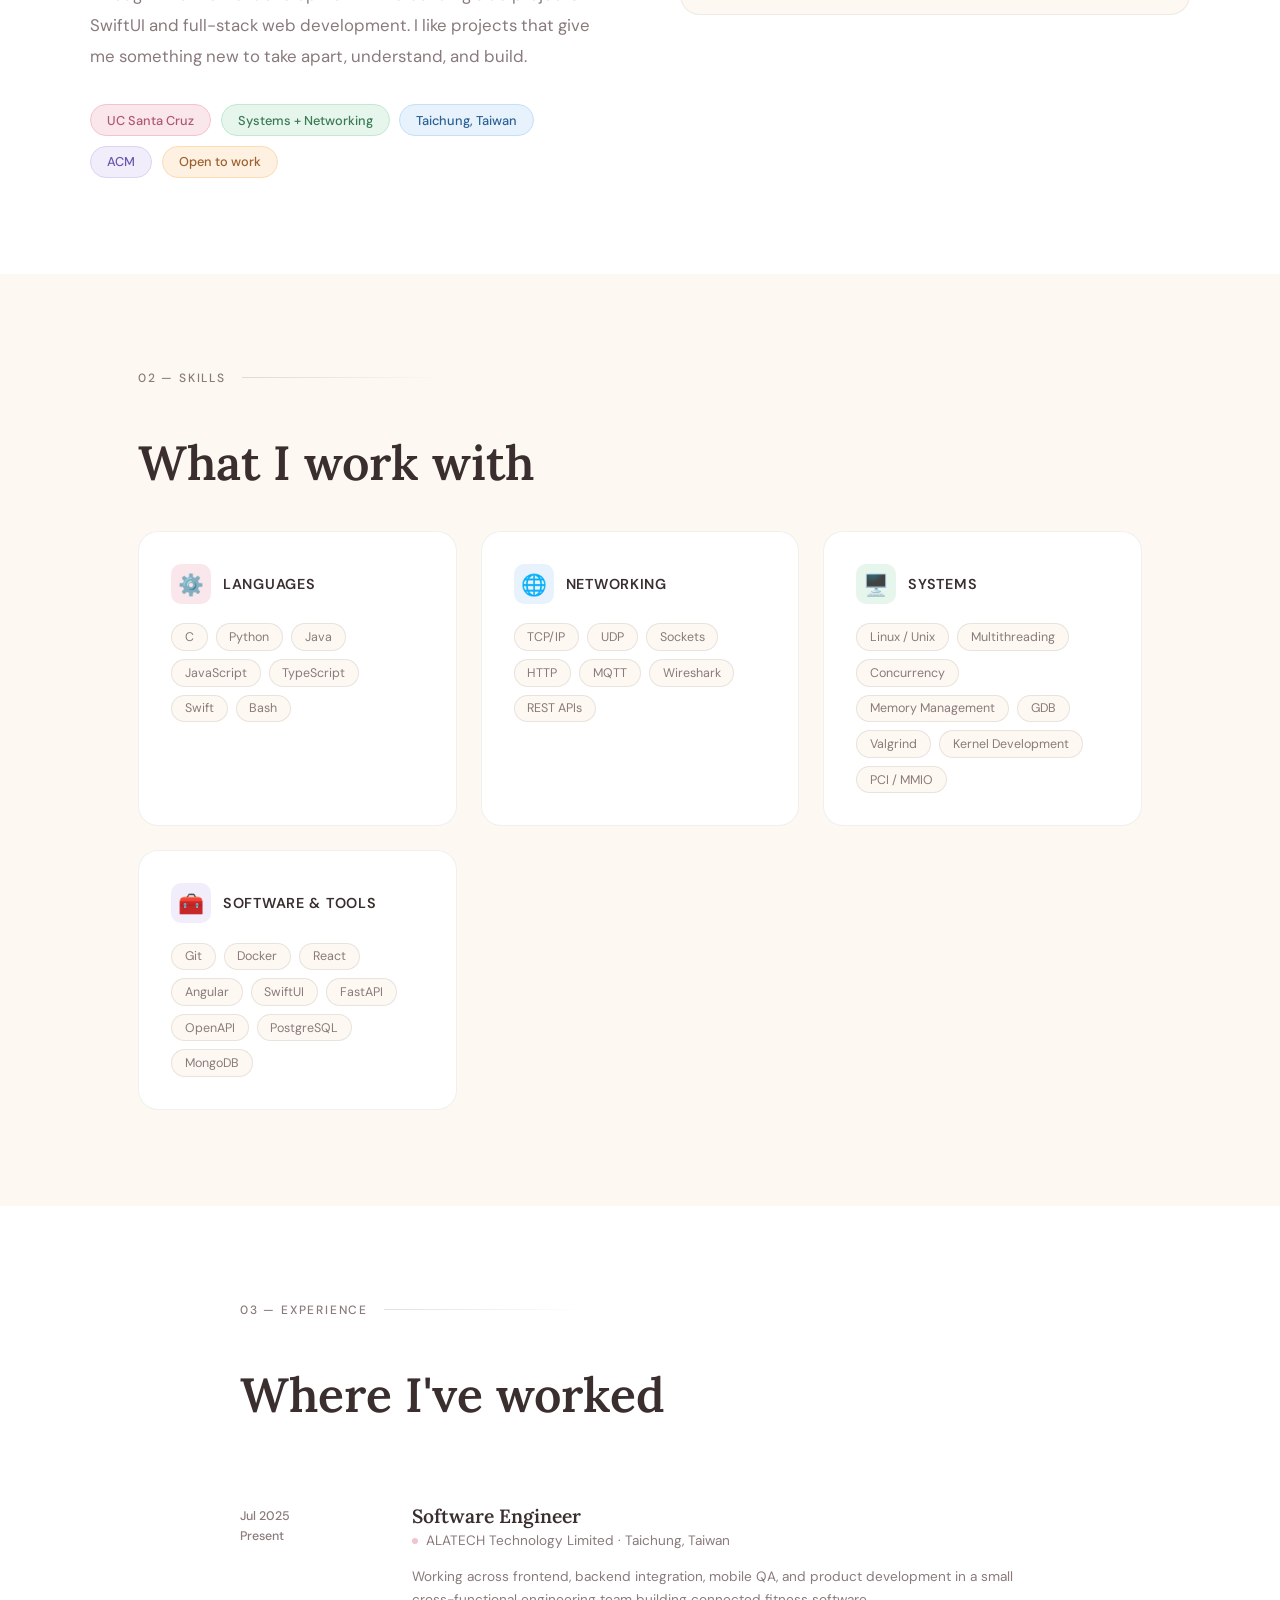
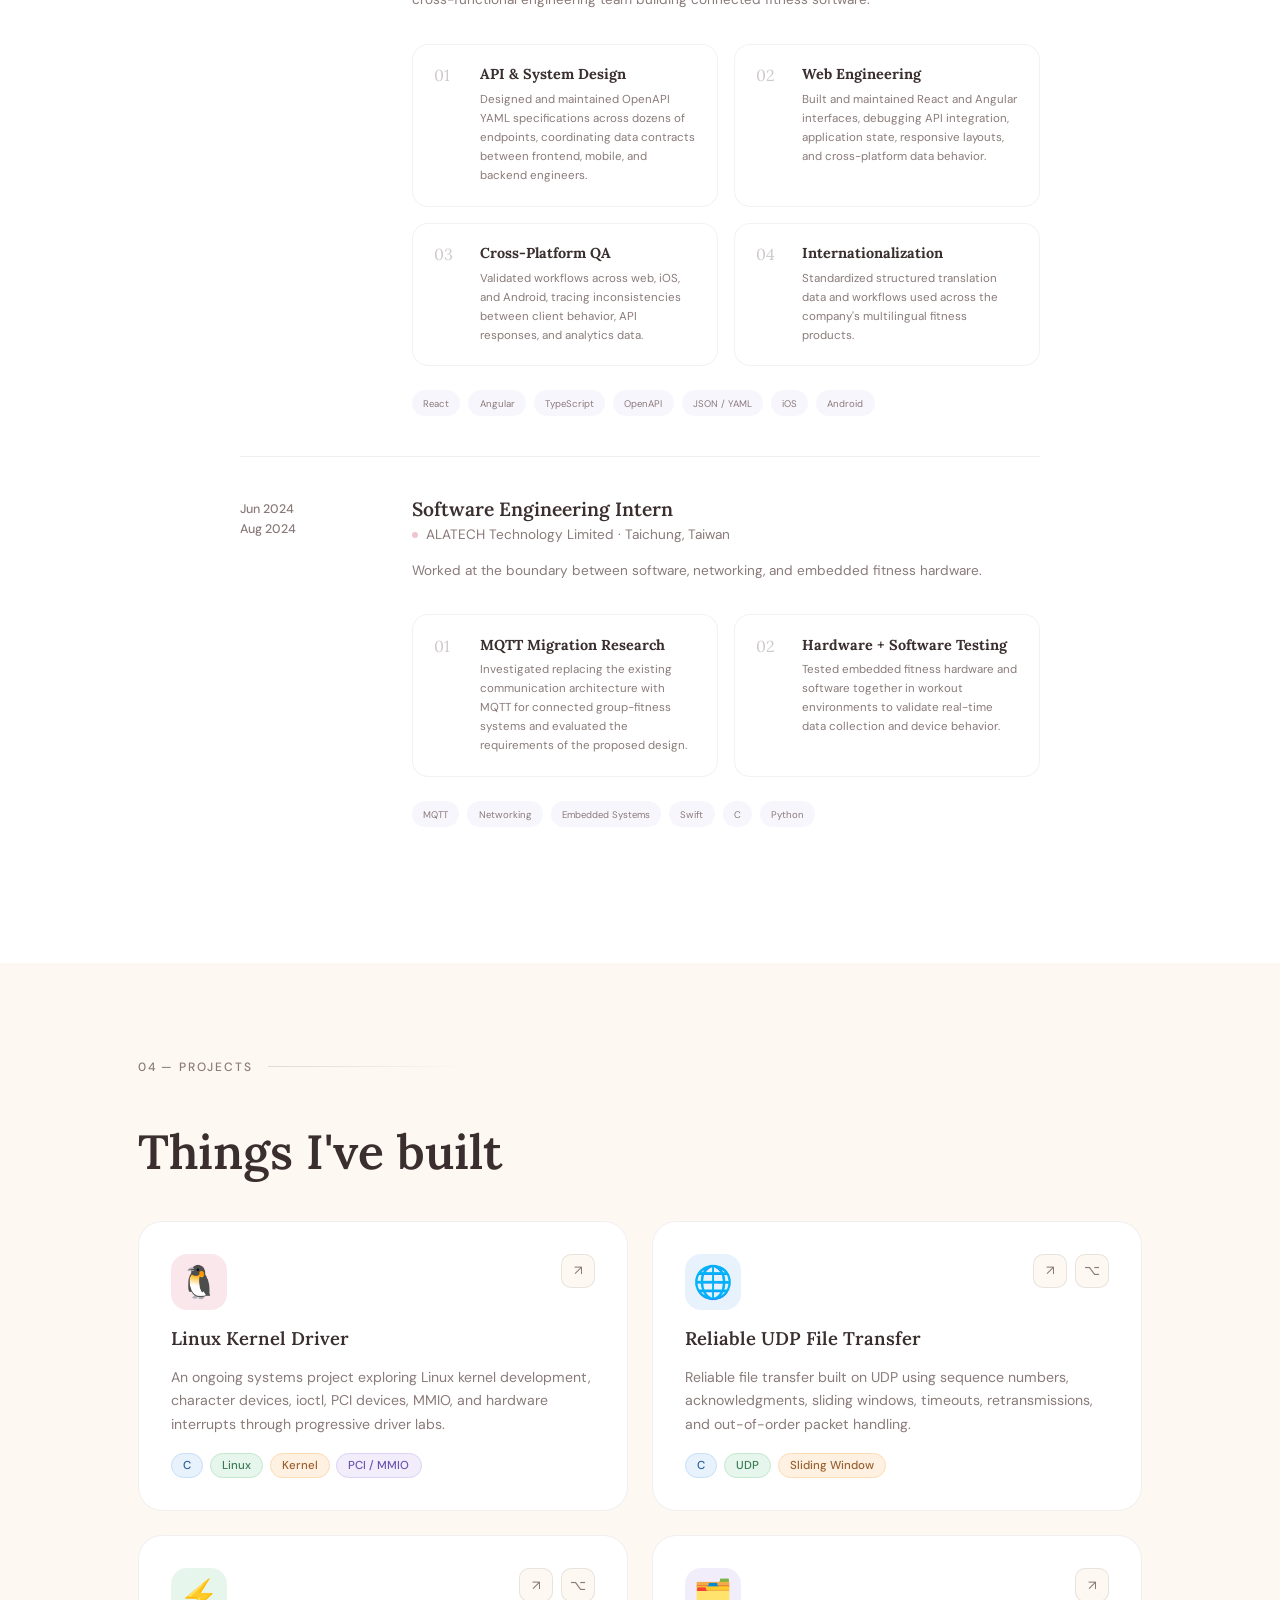
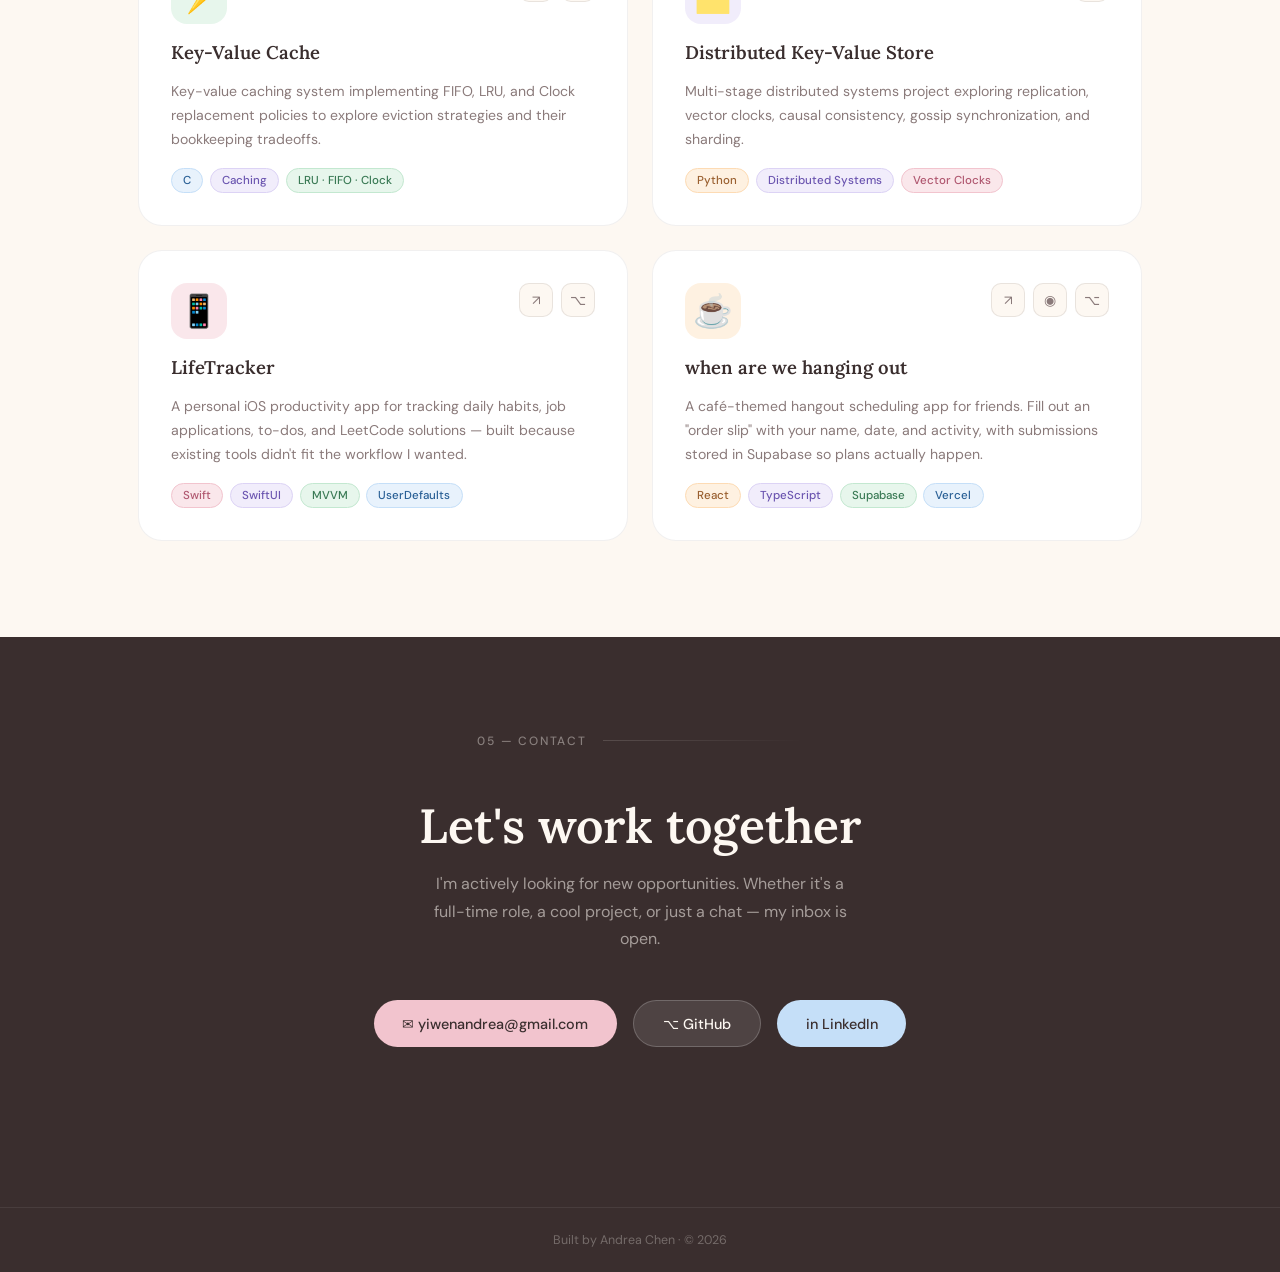
==== commit dfa9acd3: "Update portfolio and add project case studies" ====
--- a/index.html
+++ b/index.html
@@ -7,658 +7,7 @@
   <link rel="preconnect" href="https://fonts.googleapis.com">
   <link rel="preconnect" href="https://fonts.gstatic.com" crossorigin>
   <link href="https://fonts.googleapis.com/css2?family=Lora:ital,wght@0,400;0,600;1,400&family=DM+Sans:wght@300;400;500&display=swap" rel="stylesheet">
-  <style>
-    *, *::before, *::after { box-sizing: border-box; margin: 0; padding: 0; }
-
-    :root {
-      --rose:    #f2c4ce;
-      --peach:   #fddbb4;
-      --mint:    #c3e8d0;
-      --sky:     #c5dff8;
-      --lavender:#dcd3f5;
-      --cream:   #fdf8f2;
-      --text:    #3a2e2e;
-      --muted:   #8a7a7a;
-      --white:   #ffffff;
-    }
-
-    html { scroll-behavior: smooth; }
-
-    body {
-      font-family: 'DM Sans', sans-serif;
-      background: var(--cream);
-      color: var(--text);
-      overflow-x: hidden;
-    }
-
-    /* ── NOISE TEXTURE OVERLAY ── */
-    body::before {
-      content: '';
-      position: fixed;
-      inset: 0;
-      background-image: url("data:image/svg+xml,%3Csvg viewBox='0 0 200 200' xmlns='http://www.w3.org/2000/svg'%3E%3Cfilter id='n'%3E%3CfeTurbulence type='fractalNoise' baseFrequency='0.9' numOctaves='4' stitchTiles='stitch'/%3E%3C/filter%3E%3Crect width='100%25' height='100%25' filter='url(%23n)' opacity='0.03'/%3E%3C/svg%3E");
-      pointer-events: none;
-      z-index: 0;
-    }
-
-    /* ── NAV ── */
-    nav {
-      position: fixed;
-      top: 0; left: 0; right: 0;
-      z-index: 100;
-      display: flex;
-      justify-content: space-between;
-      align-items: center;
-      padding: 1.2rem 3rem;
-      background: rgba(253, 248, 242, 0.85);
-      backdrop-filter: blur(12px);
-      border-bottom: 1px solid rgba(242, 196, 206, 0.3);
-    }
-
-    .nav-logo {
-      font-family: 'Lora', serif;
-      font-size: 1.1rem;
-      font-style: italic;
-      color: var(--text);
-      text-decoration: none;
-    }
-
-    .nav-links {
-      display: flex;
-      gap: 2.5rem;
-      list-style: none;
-    }
-
-    .nav-links a {
-      text-decoration: none;
-      font-size: 0.85rem;
-      font-weight: 500;
-      letter-spacing: 0.05em;
-      color: var(--muted);
-      text-transform: uppercase;
-      transition: color 0.2s;
-    }
-
-    .nav-links a:hover { color: var(--text); }
-
-    /* ── HERO ── */
-    #hero {
-      min-height: 100vh;
-      display: flex;
-      align-items: center;
-      padding: 6rem 3rem 4rem;
-      position: relative;
-      overflow: hidden;
-    }
-
-    .hero-blobs {
-      position: absolute;
-      inset: 0;
-      pointer-events: none;
-      z-index: 0;
-    }
-
-    .blob {
-      position: absolute;
-      border-radius: 50%;
-      filter: blur(60px);
-      opacity: 0.5;
-    }
-
-    .blob-1 { width: 500px; height: 500px; background: var(--rose);    top: -100px; right: -100px; animation: drift 8s ease-in-out infinite alternate; }
-    .blob-2 { width: 400px; height: 400px; background: var(--sky);     bottom: -80px; left: -80px; animation: drift 10s ease-in-out infinite alternate-reverse; }
-    .blob-3 { width: 300px; height: 300px; background: var(--mint);    top: 40%; left: 40%; animation: drift 7s ease-in-out infinite alternate; }
-
-    @keyframes drift {
-      from { transform: translate(0, 0) scale(1); }
-      to   { transform: translate(30px, 20px) scale(1.05); }
-    }
-
-    .hero-content {
-      position: relative;
-      z-index: 1;
-      max-width: 700px;
-    }
-
-    .hero-tag {
-      display: inline-block;
-      font-size: 0.78rem;
-      font-weight: 500;
-      letter-spacing: 0.12em;
-      text-transform: uppercase;
-      color: var(--muted);
-      background: rgba(242, 196, 206, 0.4);
-      border: 1px solid var(--rose);
-      padding: 0.35rem 1rem;
-      border-radius: 100px;
-      margin-bottom: 1.8rem;
-      opacity: 0;
-      animation: fadeUp 0.6s 0.2s forwards;
-    }
-
-    h1 {
-      font-family: 'Lora', serif;
-      font-size: clamp(3rem, 7vw, 5.5rem);
-      line-height: 1.1;
-      font-weight: 600;
-      margin-bottom: 1.5rem;
-      opacity: 0;
-      animation: fadeUp 0.6s 0.4s forwards;
-    }
-
-    h1 em {
-      font-style: italic;
-      color: var(--muted);
-    }
-
-    .hero-desc {
-      font-size: 1.1rem;
-      line-height: 1.75;
-      color: var(--muted);
-      max-width: 520px;
-      margin-bottom: 2.5rem;
-      opacity: 0;
-      animation: fadeUp 0.6s 0.6s forwards;
-    }
-
-    .hero-actions {
-      display: flex;
-      gap: 1rem;
-      flex-wrap: wrap;
-      opacity: 0;
-      animation: fadeUp 0.6s 0.8s forwards;
-    }
-
-    .btn {
-      display: inline-flex;
-      align-items: center;
-      gap: 0.5rem;
-      padding: 0.8rem 1.8rem;
-      border-radius: 100px;
-      font-size: 0.9rem;
-      font-weight: 500;
-      text-decoration: none;
-      transition: transform 0.2s, box-shadow 0.2s;
-      cursor: pointer;
-      border: none;
-    }
-
-    .btn:hover { transform: translateY(-2px); box-shadow: 0 8px 24px rgba(0,0,0,0.1); }
-
-    .btn-primary {
-      background: var(--text);
-      color: var(--white);
-    }
-
-    .btn-outline {
-      background: transparent;
-      color: var(--text);
-      border: 1.5px solid rgba(58, 46, 46, 0.25);
-    }
-
-    .hero-scroll {
-      position: absolute;
-      bottom: 2.5rem;
-      left: 50%;
-      transform: translateX(-50%);
-      display: flex;
-      flex-direction: column;
-      align-items: center;
-      gap: 0.5rem;
-      color: var(--muted);
-      font-size: 0.75rem;
-      letter-spacing: 0.1em;
-      text-transform: uppercase;
-      opacity: 0;
-      animation: fadeUp 0.6s 1.2s forwards;
-      z-index: 1;
-    }
-
-    .scroll-line {
-      width: 1px;
-      height: 40px;
-      background: linear-gradient(to bottom, var(--rose), transparent);
-      animation: scrollPulse 2s ease-in-out infinite;
-    }
-
-    @keyframes scrollPulse {
-      0%, 100% { opacity: 0.4; transform: scaleY(1); }
-      50% { opacity: 1; transform: scaleY(1.2); }
-    }
-
-    @keyframes fadeUp {
-      from { opacity: 0; transform: translateY(20px); }
-      to   { opacity: 1; transform: translateY(0); }
-    }
-
-    /* ── SECTIONS ── */
-    section {
-      padding: 6rem 3rem;
-      position: relative;
-      z-index: 1;
-    }
-
-    .section-label {
-      display: flex;
-      align-items: center;
-      gap: 1rem;
-      font-size: 0.75rem;
-      font-weight: 500;
-      letter-spacing: 0.15em;
-      text-transform: uppercase;
-      color: var(--muted);
-      margin-bottom: 3rem;
-    }
-
-    .section-label::after {
-      content: '';
-      flex: 1;
-      height: 1px;
-      background: linear-gradient(to right, rgba(58,46,46,0.15), transparent);
-      max-width: 200px;
-    }
-
-    .section-title {
-      font-family: 'Lora', serif;
-      font-size: clamp(2rem, 4vw, 3rem);
-      font-weight: 600;
-      line-height: 1.2;
-      margin-bottom: 1rem;
-    }
-
-    /* ── ABOUT ── */
-    #about {
-      background: var(--white);
-    }
-
-    .about-grid {
-      display: grid;
-      grid-template-columns: 1fr 1fr;
-      gap: 5rem;
-      align-items: center;
-      max-width: 1100px;
-      margin: 0 auto;
-    }
-
-    .about-text p {
-      font-size: 1.05rem;
-      line-height: 1.85;
-      color: var(--muted);
-      margin-bottom: 1.2rem;
-    }
-
-    .about-text p strong {
-      color: var(--text);
-      font-weight: 500;
-    }
-
-    .about-pills {
-      display: flex;
-      flex-wrap: wrap;
-      gap: 0.6rem;
-      margin-top: 2rem;
-    }
-
-    .pill {
-      padding: 0.4rem 1rem;
-      border-radius: 100px;
-      font-size: 0.8rem;
-      font-weight: 500;
-    }
-
-    .pill-rose     { background: rgba(242,196,206,0.4); color: #b05870; border: 1px solid var(--rose); }
-    .pill-mint     { background: rgba(195,232,208,0.4); color: #3a7a55; border: 1px solid var(--mint); }
-    .pill-sky      { background: rgba(197,223,248,0.4); color: #2a6096; border: 1px solid var(--sky);  }
-    .pill-lavender { background: rgba(220,211,245,0.4); color: #6b55b0; border: 1px solid var(--lavender); }
-    .pill-peach    { background: rgba(253,219,180,0.4); color: #9a6030; border: 1px solid var(--peach); }
-
-    .about-visual {
-      display: flex;
-      flex-direction: column;
-      gap: 1rem;
-    }
-
-    .stat-card {
-      background: var(--cream);
-      border-radius: 20px;
-      padding: 1.5rem 2rem;
-      display: flex;
-      align-items: center;
-      gap: 1.5rem;
-      border: 1px solid rgba(58,46,46,0.07);
-      transition: transform 0.2s;
-    }
-
-    .stat-card:hover { transform: translateX(6px); }
-
-    .stat-icon {
-      font-size: 1.8rem;
-      width: 52px;
-      height: 52px;
-      display: flex;
-      align-items: center;
-      justify-content: center;
-      border-radius: 14px;
-    }
-
-    .stat-icon.rose     { background: rgba(242,196,206,0.5); }
-    .stat-icon.mint     { background: rgba(195,232,208,0.5); }
-    .stat-icon.sky      { background: rgba(197,223,248,0.5); }
-    .stat-icon.lavender { background: rgba(220,211,245,0.5); }
-
-    .stat-info strong {
-      display: block;
-      font-size: 1.1rem;
-      font-weight: 600;
-      color: var(--text);
-    }
-
-    .stat-info span {
-      font-size: 0.82rem;
-      color: var(--muted);
-    }
-
-    /* ── SKILLS ── */
-    #skills { max-width: 1100px; margin: 0 auto; padding: 6rem 3rem; }
-
-    .skills-grid {
-      display: grid;
-      grid-template-columns: repeat(auto-fit, minmax(250px, 1fr));
-      gap: 1.5rem;
-    }
-
-    .skill-group {
-      background: var(--white);
-      border-radius: 20px;
-      padding: 2rem;
-      border: 1px solid rgba(58,46,46,0.07);
-      transition: transform 0.2s, box-shadow 0.2s;
-    }
-
-    .skill-group:hover {
-      transform: translateY(-4px);
-      box-shadow: 0 12px 32px rgba(0,0,0,0.07);
-    }
-
-    .skill-group-header {
-      display: flex;
-      align-items: center;
-      gap: 0.75rem;
-      margin-bottom: 1.2rem;
-    }
-
-    .skill-group-icon {
-      font-size: 1.3rem;
-      width: 40px; height: 40px;
-      display: flex; align-items: center; justify-content: center;
-      border-radius: 10px;
-    }
-
-    .skill-group h3 {
-      font-size: 0.9rem;
-      font-weight: 600;
-      letter-spacing: 0.05em;
-      text-transform: uppercase;
-    }
-
-    .skill-tags {
-      display: flex;
-      flex-wrap: wrap;
-      gap: 0.5rem;
-    }
-
-    .skill-tag {
-      background: var(--cream);
-      color: var(--muted);
-      font-size: 0.78rem;
-      padding: 0.3rem 0.8rem;
-      border-radius: 100px;
-      border: 1px solid rgba(58,46,46,0.1);
-    }
-
-    /* ── EXPERIENCE ── */
-    #experience {
-      background: var(--white);
-    }
-
-    .experience-inner {
-      max-width: 800px;
-      margin: 0 auto;
-    }
-
-    .exp-item {
-      display: grid;
-      grid-template-columns: 140px 1fr;
-      gap: 2rem;
-      padding: 2.5rem 0;
-      border-bottom: 1px solid rgba(58,46,46,0.08);
-      position: relative;
-    }
-
-    .exp-item:last-child { border-bottom: none; }
-
-    .exp-date {
-      font-size: 0.78rem;
-      color: var(--muted);
-      font-weight: 500;
-      padding-top: 0.2rem;
-      line-height: 1.6;
-    }
-
-    .exp-role {
-      font-family: 'Lora', serif;
-      font-size: 1.2rem;
-      font-weight: 600;
-      margin-bottom: 0.3rem;
-    }
-
-    .exp-company {
-      font-size: 0.85rem;
-      color: var(--muted);
-      margin-bottom: 1rem;
-      display: flex;
-      align-items: center;
-      gap: 0.5rem;
-    }
-
-    .exp-dot {
-      width: 6px; height: 6px;
-      border-radius: 50%;
-      background: var(--rose);
-      display: inline-block;
-    }
-
-    .exp-bullets {
-      list-style: none;
-      display: flex;
-      flex-direction: column;
-      gap: 0.6rem;
-    }
-
-    .exp-bullets li {
-      font-size: 0.92rem;
-      color: var(--muted);
-      line-height: 1.6;
-      padding-left: 1.2rem;
-      position: relative;
-    }
-
-    .exp-bullets li::before {
-      content: '·';
-      position: absolute;
-      left: 0;
-      color: var(--rose);
-      font-size: 1.2rem;
-      line-height: 1.2;
-    }
-
-    /* ── PROJECTS ── */
-    #projects { max-width: 1100px; margin: 0 auto; padding: 6rem 3rem; }
-
-    .projects-grid {
-      display: grid;
-      grid-template-columns: repeat(auto-fit, minmax(320px, 1fr));
-      gap: 1.5rem;
-    }
-
-    .project-card {
-      background: var(--white);
-      border-radius: 24px;
-      padding: 2rem;
-      border: 1px solid rgba(58,46,46,0.07);
-      transition: transform 0.25s, box-shadow 0.25s;
-      display: flex;
-      flex-direction: column;
-      gap: 1rem;
-    }
-
-    .project-card:hover {
-      transform: translateY(-6px);
-      box-shadow: 0 16px 40px rgba(0,0,0,0.09);
-    }
-
-    .project-card-top {
-      display: flex;
-      justify-content: space-between;
-      align-items: flex-start;
-    }
-
-    .project-emoji {
-      font-size: 2rem;
-      width: 56px; height: 56px;
-      display: flex; align-items: center; justify-content: center;
-      border-radius: 16px;
-    }
-
-    .project-links {
-      display: flex;
-      gap: 0.5rem;
-    }
-
-    .project-link {
-      width: 34px; height: 34px;
-      border-radius: 10px;
-      background: var(--cream);
-      display: flex; align-items: center; justify-content: center;
-      text-decoration: none;
-      color: var(--muted);
-      font-size: 0.85rem;
-      border: 1px solid rgba(58,46,46,0.1);
-      transition: background 0.2s, color 0.2s;
-    }
-
-    .project-link:hover {
-      background: var(--text);
-      color: var(--white);
-    }
-
-    .project-title {
-      font-family: 'Lora', serif;
-      font-size: 1.15rem;
-      font-weight: 600;
-    }
-
-    .project-desc {
-      font-size: 0.88rem;
-      color: var(--muted);
-      line-height: 1.7;
-      flex: 1;
-    }
-
-    .project-tech {
-      display: flex;
-      flex-wrap: wrap;
-      gap: 0.4rem;
-    }
-
-    .tech-tag {
-      font-size: 0.72rem;
-      font-weight: 500;
-      padding: 0.25rem 0.7rem;
-      border-radius: 100px;
-    }
-
-    /* ── CONTACT ── */
-    #contact {
-      background: var(--text);
-      color: var(--cream);
-      text-align: center;
-    }
-
-    #contact .section-label { color: rgba(253,248,242,0.4); }
-    #contact .section-label::after { background: linear-gradient(to right, rgba(253,248,242,0.15), transparent); }
-
-    #contact .section-title {
-      color: var(--cream);
-      margin-bottom: 1rem;
-    }
-
-    .contact-sub {
-      color: rgba(253,248,242,0.55);
-      font-size: 1rem;
-      max-width: 440px;
-      margin: 0 auto 3rem;
-      line-height: 1.7;
-    }
-
-    .contact-links {
-      display: flex;
-      justify-content: center;
-      gap: 1rem;
-      flex-wrap: wrap;
-      margin-bottom: 4rem;
-    }
-
-    .contact-link {
-      display: inline-flex;
-      align-items: center;
-      gap: 0.6rem;
-      padding: 0.85rem 1.8rem;
-      border-radius: 100px;
-      font-size: 0.9rem;
-      font-weight: 500;
-      text-decoration: none;
-      transition: transform 0.2s, box-shadow 0.2s;
-    }
-
-    .contact-link:hover { transform: translateY(-2px); box-shadow: 0 8px 24px rgba(0,0,0,0.3); }
-
-    .contact-link.email    { background: var(--rose);    color: var(--text); }
-    .contact-link.github   { background: rgba(255,255,255,0.1); color: var(--cream); border: 1px solid rgba(255,255,255,0.2); }
-    .contact-link.linkedin { background: var(--sky);     color: var(--text); }
-
-    footer {
-      background: var(--text);
-      border-top: 1px solid rgba(255,255,255,0.07);
-      text-align: center;
-      padding: 1.5rem;
-      color: rgba(253,248,242,0.3);
-      font-size: 0.78rem;
-    }
-
-    /* ── SCROLL REVEAL ── */
-    .reveal {
-      opacity: 0;
-      transform: translateY(28px);
-      transition: opacity 0.7s ease, transform 0.7s ease;
-    }
-    .reveal.visible {
-      opacity: 1;
-      transform: translateY(0);
-    }
-
-    /* ── RESPONSIVE ── */
-    @media (max-width: 768px) {
-      nav { padding: 1rem 1.5rem; }
-      .nav-links { gap: 1.5rem; }
-      section { padding: 4rem 1.5rem; }
-      #hero { padding: 6rem 1.5rem 4rem; }
-      .about-grid { grid-template-columns: 1fr; gap: 3rem; }
-      .exp-item { grid-template-columns: 1fr; gap: 0.5rem; }
-      .exp-date { padding-top: 0; }
-      #skills, #projects { padding: 4rem 1.5rem; }
-    }
-  </style>
+  <link rel="stylesheet" href="style.css">
 </head>
 <body>
 
@@ -685,8 +34,9 @@
       <div class="hero-tag">✦ Available for new roles</div>
       <h1>Hi, I'm <em>Andrea</em> —<br>Software Engineer</h1>
       <p class="hero-desc">
-        Backend &amp; systems engineer with a love for building things that actually work.
-        C/C++, Python, distributed systems, and the occasional iOS app made just for myself.
+        Software engineer drawn to systems, networking, and the layers
+        beneath the application. C, Python, distributed systems,
+        Linux — plus the occasional app built just because I wanted it.
       </p>
       <div class="hero-actions">
         <a href="#projects" class="btn btn-primary">View Projects ↓</a>
@@ -701,249 +51,760 @@
 
   <!-- ABOUT -->
   <section id="about">
+
     <div class="about-grid">
+
       <div class="about-text reveal">
+
         <div class="section-label">01 — About</div>
-        <h2 class="section-title">Builder at heart,<br><em style="font-family:Lora,serif;font-style:italic;color:var(--muted)">tinkerer by nature</em></h2>
+
+        <h2 class="section-title">
+          Builder at heart,<br>
+          <em style="
+            font-family:Lora,serif;
+            font-style:italic;
+            color:var(--muted)
+          ">
+            tinkerer by nature
+          </em>
+        </h2>
+
         <p style="margin-top:1.5rem">
-          I'm <strong>Yi-Wen (Andrea) Chen</strong>, a software engineer based in Taichung, Taiwan.
-          I graduated from UC Santa Cruz with a degree in Network and Digital Technology, where I fell in love with systems programming and networking.
+          I'm <strong>Andrea Chen</strong>, a software engineer
+          based in Taichung, Taiwan. I graduated from UC Santa Cruz with
+          a degree in Network and Digital Technology, where I became
+          especially interested in networking, distributed systems,
+          and what happens beneath the application layer.
         </p>
+
         <p>
-          Currently at <strong>ALATECH Technology</strong>, where I work across backend API design, frontend debugging, and platform validation. I like understanding <em>why</em> things break, not just patching them.
+          Currently at <strong>ALATECH Technology</strong>, I work across
+          web development, API design, system integration, and
+          cross-platform validation. I enjoy tracing problems across
+          layers and understanding <em>why</em> a system behaves the
+          way it does — not just patching the symptom.
         </p>
+
         <p>
-          Outside of work I'm grinding LeetCode, exploring iOS development with SwiftUI, and building tools for myself because the best projects are the ones you actually use.
+          Outside of work, I'm continuing to explore systems programming
+          through Linux kernel development while building side projects
+          in SwiftUI and full-stack web development. I like projects
+          that give me something new to take apart, understand, and build.
         </p>
+
+
         <div class="about-pills">
-          <span class="pill pill-rose">UC Santa Cruz</span>
-          <span class="pill pill-mint">Dean's Honors List</span>
-          <span class="pill pill-sky">Taichung, Taiwan</span>
-          <span class="pill pill-lavender">ACM Member</span>
-          <span class="pill pill-peach">Open to work</span>
-        </div>
-      </div>
+
+          <span class="pill pill-rose">
+            UC Santa Cruz
+          </span>
+
+          <span class="pill pill-mint">
+            Systems + Networking
+          </span>
+
+          <span class="pill pill-sky">
+            Taichung, Taiwan
+          </span>
+
+          <span class="pill pill-lavender">
+            ACM
+          </span>
+
+          <span class="pill pill-peach">
+            Open to work
+          </span>
+
+        </div>
+
+      </div>
+
+
+      <!-- ABOUT CARDS -->
       <div class="about-visual reveal">
+
         <div class="stat-card">
-          <div class="stat-icon rose">🎓</div>
+
+          <div class="stat-icon rose">
+            🎓
+          </div>
+
           <div class="stat-info">
             <strong>UC Santa Cruz</strong>
-            <span>B.A. Network &amp; Digital Technology, 2025</span>
-          </div>
-        </div>
+            <span>B.A. Network &amp; Digital Technology · 2025</span>
+          </div>
+
+        </div>
+
+
         <div class="stat-card">
-          <div class="stat-icon mint">💼</div>
+
+          <div class="stat-icon mint">
+            💼
+          </div>
+
           <div class="stat-info">
             <strong>ALATECH Technology</strong>
-            <span>Software Engineer · 2024–Present</span>
-          </div>
-        </div>
+            <span>Software Engineer · Taichung, Taiwan</span>
+          </div>
+
+        </div>
+
+
         <div class="stat-card">
-          <div class="stat-icon sky">🔧</div>
+
+          <div class="stat-icon sky">
+            🔧
+          </div>
+
           <div class="stat-info">
-            <strong>Systems & Backend Focus</strong>
-            <span>C/C++, Python, Networking, Docker</span>
-          </div>
-        </div>
+            <strong>Systems &amp; Networking</strong>
+            <span>Linux · C · Networking · Distributed Systems</span>
+          </div>
+
+        </div>
+
+
         <div class="stat-card">
-          <div class="stat-icon lavender">📱</div>
+
+          <div class="stat-icon lavender">
+            🧪
+          </div>
+
           <div class="stat-info">
-            <strong>iOS Side Projects</strong>
-            <span>SwiftUI · building tools for myself</span>
-          </div>
-        </div>
-      </div>
+            <strong>Currently Exploring</strong>
+            <span>Linux Kernel · Drivers · PCI · MMIO</span>
+          </div>
+
+        </div>
+
+      </div>
+
     </div>
+
   </section>
+
+
 
   <!-- SKILLS -->
   <section id="skills">
-    <div class="section-label reveal">02 — Skills</div>
-    <h2 class="section-title reveal">What I work with</h2>
+
+    <div class="section-label reveal">
+      02 — Skills
+    </div>
+
+    <h2 class="section-title reveal">
+      What I work with
+    </h2>
+
+
     <div class="skills-grid" style="margin-top:2.5rem">
+
+
+      <!-- LANGUAGES -->
       <div class="skill-group reveal">
+
         <div class="skill-group-header">
-          <div class="skill-group-icon rose" style="background:rgba(242,196,206,0.4)">⚙️</div>
+
+          <div
+            class="skill-group-icon rose"
+            style="background:rgba(242,196,206,0.4)">
+            ⚙️
+          </div>
+
           <h3>Languages</h3>
-        </div>
+
+        </div>
+
         <div class="skill-tags">
+
           <span class="skill-tag">C</span>
-          <span class="skill-tag">C++</span>
           <span class="skill-tag">Python</span>
           <span class="skill-tag">Java</span>
+          <span class="skill-tag">JavaScript</span>
+          <span class="skill-tag">TypeScript</span>
           <span class="skill-tag">Swift</span>
-          <span class="skill-tag">Shell</span>
-        </div>
-      </div>
+          <span class="skill-tag">Bash</span>
+
+        </div>
+
+      </div>
+
+
+      <!-- NETWORKING -->
       <div class="skill-group reveal">
+
         <div class="skill-group-header">
-          <div class="skill-group-icon" style="background:rgba(197,223,248,0.4)">🌐</div>
+
+          <div
+            class="skill-group-icon"
+            style="background:rgba(197,223,248,0.4)">
+            🌐
+          </div>
+
           <h3>Networking</h3>
-        </div>
+
+        </div>
+
         <div class="skill-tags">
+
           <span class="skill-tag">TCP/IP</span>
           <span class="skill-tag">UDP</span>
           <span class="skill-tag">Sockets</span>
+          <span class="skill-tag">HTTP</span>
           <span class="skill-tag">MQTT</span>
+          <span class="skill-tag">Wireshark</span>
           <span class="skill-tag">REST APIs</span>
-          <span class="skill-tag">Wireshark</span>
-        </div>
-      </div>
+
+        </div>
+
+      </div>
+
+
+      <!-- SYSTEMS -->
       <div class="skill-group reveal">
+
         <div class="skill-group-header">
-          <div class="skill-group-icon" style="background:rgba(195,232,208,0.4)">🖥️</div>
+
+          <div
+            class="skill-group-icon"
+            style="background:rgba(195,232,208,0.4)">
+            🖥️
+          </div>
+
           <h3>Systems</h3>
-        </div>
+
+        </div>
+
         <div class="skill-tags">
-          <span class="skill-tag">Linux/Unix</span>
+
+          <span class="skill-tag">Linux / Unix</span>
           <span class="skill-tag">Multithreading</span>
+          <span class="skill-tag">Concurrency</span>
+          <span class="skill-tag">Memory Management</span>
+          <span class="skill-tag">GDB</span>
+          <span class="skill-tag">Valgrind</span>
+          <span class="skill-tag">Kernel Development</span>
+          <span class="skill-tag">PCI / MMIO</span>
+
+        </div>
+
+      </div>
+
+
+      <!-- SOFTWARE & TOOLS -->
+      <div class="skill-group reveal">
+
+        <div class="skill-group-header">
+
+          <div
+            class="skill-group-icon"
+            style="background:rgba(220,211,245,0.4)">
+            🧰
+          </div>
+
+          <h3>Software &amp; Tools</h3>
+
+        </div>
+
+        <div class="skill-tags">
+
+          <span class="skill-tag">Git</span>
           <span class="skill-tag">Docker</span>
-          <span class="skill-tag">GDB</span>
-          <span class="skill-tag">OS Fundamentals</span>
-        </div>
-      </div>
-      <div class="skill-group reveal">
-        <div class="skill-group-header">
-          <div class="skill-group-icon" style="background:rgba(220,211,245,0.4)">🗄️</div>
-          <h3>Databases & Tools</h3>
-        </div>
-        <div class="skill-tags">
-          <span class="skill-tag">MySQL</span>
-          <span class="skill-tag">MongoDB</span>
-          <span class="skill-tag">Git</span>
-          <span class="skill-tag">JSON Schema</span>
           <span class="skill-tag">React</span>
           <span class="skill-tag">Angular</span>
-        </div>
-      </div>
+          <span class="skill-tag">SwiftUI</span>
+          <span class="skill-tag">FastAPI</span>
+          <span class="skill-tag">OpenAPI</span>
+          <span class="skill-tag">PostgreSQL</span>
+          <span class="skill-tag">MongoDB</span>
+
+        </div>
+
+      </div>
+
     </div>
+
   </section>
 
   <!-- EXPERIENCE -->
   <section id="experience">
+
     <div class="experience-inner">
+
       <div class="section-label reveal">03 — Experience</div>
-      <h2 class="section-title reveal">Where I've worked</h2>
-
+
+      <h2 class="section-title reveal">
+        Where I've worked
+      </h2>
+
+
+      <!-- SOFTWARE ENGINEER -->
       <div class="exp-item reveal" style="margin-top:2.5rem">
-        <div class="exp-date">Jul 2024<br>Present</div>
+
+        <div class="exp-date">
+          Jul 2025<br>
+          Present
+        </div>
+
         <div>
-          <div class="exp-role">Software Engineer</div>
-          <div class="exp-company"><span class="exp-dot"></span> ALATECH Technology Limited · Taichung, Taiwan</div>
-          <ul class="exp-bullets">
-            <li>Designed and validated YAML/JSON API specifications, improving backend-frontend integration and reducing cross-platform inconsistencies.</li>
-            <li>Enhanced React/Angular systems by debugging API responses and improving data synchronization.</li>
-            <li>Performed multi-platform validation across two mobile apps and a web platform, ensuring data flow and analytics accuracy.</li>
-            <li>Standardized the company's JSON translation schema, improving internationalization workflows.</li>
-            <li>Led a company-wide security investigation, identifying malware and strengthening compliance processes.</li>
-          </ul>
-        </div>
-      </div>
-
+
+          <div class="exp-role">
+            Software Engineer
+          </div>
+
+          <div class="exp-company">
+            <span class="exp-dot"></span>
+            ALATECH Technology Limited · Taichung, Taiwan
+          </div>
+
+          <p class="exp-summary">
+            Working across frontend, backend integration, mobile QA,
+            and product development in a small cross-functional
+            engineering team building connected fitness software.
+          </p>
+
+
+          <div class="exp-highlights">
+
+            <div class="exp-highlight">
+              <span>01</span>
+
+              <div>
+                <h3>API & System Design</h3>
+
+                <p>
+                  Designed and maintained OpenAPI YAML specifications
+                  across dozens of endpoints, coordinating data contracts
+                  between frontend, mobile, and backend engineers.
+                </p>
+              </div>
+            </div>
+
+
+            <div class="exp-highlight">
+              <span>02</span>
+
+              <div>
+                <h3>Web Engineering</h3>
+
+                <p>
+                  Built and maintained React and Angular interfaces,
+                  debugging API integration, application state, responsive
+                  layouts, and cross-platform data behavior.
+                </p>
+              </div>
+            </div>
+
+
+            <div class="exp-highlight">
+              <span>03</span>
+
+              <div>
+                <h3>Cross-Platform QA</h3>
+
+                <p>
+                  Validated workflows across web, iOS, and Android,
+                  tracing inconsistencies between client behavior,
+                  API responses, and analytics data.
+                </p>
+              </div>
+            </div>
+
+
+            <div class="exp-highlight">
+              <span>04</span>
+
+              <div>
+                <h3>Internationalization</h3>
+
+                <p>
+                  Standardized structured translation data and workflows
+                  used across the company's multilingual fitness products.
+                </p>
+              </div>
+            </div>
+
+          </div>
+
+
+          <div class="exp-tech">
+            <span>React</span>
+            <span>Angular</span>
+            <span>TypeScript</span>
+            <span>OpenAPI</span>
+            <span>JSON / YAML</span>
+            <span>iOS</span>
+            <span>Android</span>
+          </div>
+
+        </div>
+
+      </div>
+
+
+      <!-- INTERNSHIP -->
       <div class="exp-item reveal">
-        <div class="exp-date">Jun 2024<br>Aug 2024</div>
+
+        <div class="exp-date">
+          Jun 2024<br>
+          Aug 2024
+        </div>
+
         <div>
-          <div class="exp-role">Software Engineering Intern</div>
-          <div class="exp-company"><span class="exp-dot"></span> ALATECH Technology Limited · Taichung, Taiwan</div>
-          <ul class="exp-bullets">
-            <li>Researched feasibility of replacing PoE broadcasting with an MQTT-based system, analyzing throughput and latency trade-offs.</li>
-            <li>Tested firmware and embedded controllers in workout environments, validating real-time data collection accuracy.</li>
-          </ul>
-        </div>
-      </div>
+
+          <div class="exp-role">
+            Software Engineering Intern
+          </div>
+
+          <div class="exp-company">
+            <span class="exp-dot"></span>
+            ALATECH Technology Limited · Taichung, Taiwan
+          </div>
+
+          <p class="exp-summary">
+            Worked at the boundary between software, networking,
+            and embedded fitness hardware.
+          </p>
+
+
+          <div class="exp-highlights">
+
+            <div class="exp-highlight">
+              <span>01</span>
+
+              <div>
+                <h3>MQTT Migration Research</h3>
+
+                <p>
+                  Investigated replacing the existing communication
+                  architecture with MQTT for connected group-fitness
+                  systems and evaluated the requirements of the
+                  proposed design.
+                </p>
+              </div>
+            </div>
+
+
+            <div class="exp-highlight">
+              <span>02</span>
+
+              <div>
+                <h3>Hardware + Software Testing</h3>
+
+                <p>
+                  Tested embedded fitness hardware and software together
+                  in workout environments to validate real-time data
+                  collection and device behavior.
+                </p>
+              </div>
+            </div>
+
+          </div>
+
+
+          <div class="exp-tech">
+            <span>MQTT</span>
+            <span>Networking</span>
+            <span>Embedded Systems</span>
+            <span>Swift</span>
+            <span>C</span>
+            <span>Python</span>
+          </div>
+
+        </div>
+
+      </div>
+
     </div>
+
   </section>
 
   <!-- PROJECTS -->
   <section id="projects">
+
     <div class="section-label reveal">04 — Projects</div>
     <h2 class="section-title reveal">Things I've built</h2>
+
     <div class="projects-grid" style="margin-top:2.5rem">
 
+
+      <!-- LINUX KERNEL DRIVER -->
       <div class="project-card reveal">
+
         <div class="project-card-top">
-          <div class="project-emoji" style="background:rgba(242,196,206,0.4)">📱</div>
+          <div class="project-emoji"
+               style="background:rgba(242,196,206,0.4)">🐧</div>
+
           <div class="project-links">
-            <a href="https://github.com/bruhitsyandrea/LifeTracker" target="_blank" class="project-link" title="GitHub">⌥</a>
-          </div>
-        </div>
-        <div class="project-title">LifeTracker</div>
-        <p class="project-desc">A personal iOS productivity app to track daily habits, job applications, to-dos, and LeetCode solutions — all in one place. Built for myself because nothing else fit.</p>
+            <a href="projects/linux-kernel-driver/index.html"
+               class="project-link"
+               title="Project">
+              ↗
+            </a>
+          </div>
+        </div>
+
+        <a href="projects/linux-kernel-driver/index.html"
+           class="project-title project-title-link">
+          Linux Kernel Driver
+        </a>
+
+        <p class="project-desc">
+          An ongoing systems project exploring Linux kernel development,
+          character devices, ioctl, PCI devices, MMIO, and hardware
+          interrupts through progressive driver labs.
+        </p>
+
+        <div class="project-tech">
+          <span class="tech-tag pill-sky">C</span>
+          <span class="tech-tag pill-mint">Linux</span>
+          <span class="tech-tag pill-peach">Kernel</span>
+          <span class="tech-tag pill-lavender">PCI / MMIO</span>
+        </div>
+
+      </div>
+
+
+      <!-- RELIABLE UDP -->
+      <div class="project-card reveal">
+
+        <div class="project-card-top">
+          <div class="project-emoji"
+               style="background:rgba(197,223,248,0.4)">🌐</div>
+
+          <div class="project-links">
+
+            <a href="projects/reliable-udp/index.html"
+               class="project-link"
+               title="Project">
+              ↗
+            </a>
+
+            <a href="https://github.com/bruhitsyandrea/network-programming-class/tree/main/lab3"
+               target="_blank"
+               rel="noopener noreferrer"
+               class="project-link"
+               title="GitHub">
+              ⌥
+            </a>
+
+          </div>
+        </div>
+
+        <a href="projects/reliable-udp/index.html"
+           class="project-title project-title-link">
+          Reliable UDP File Transfer
+        </a>
+
+        <p class="project-desc">
+          Reliable file transfer built on UDP using sequence numbers,
+          acknowledgments, sliding windows, timeouts, retransmissions,
+          and out-of-order packet handling.
+        </p>
+
+        <div class="project-tech">
+          <span class="tech-tag pill-sky">C</span>
+          <span class="tech-tag pill-mint">UDP</span>
+          <span class="tech-tag pill-peach">Sliding Window</span>
+        </div>
+
+      </div>
+
+
+      <!-- KEY-VALUE CACHE -->
+      <div class="project-card reveal">
+
+        <div class="project-card-top">
+          <div class="project-emoji"
+               style="background:rgba(195,232,208,0.4)">⚡</div>
+
+          <div class="project-links">
+
+            <a href="projects/cache-system/index.html"
+               class="project-link"
+               title="Project">
+              ↗
+            </a>
+
+            <a href="https://github.com/bruhitsyandrea/KVS-Cache"
+               target="_blank"
+               rel="noopener noreferrer"
+               class="project-link"
+               title="GitHub">
+              ⌥
+            </a>
+
+          </div>
+        </div>
+
+        <a href="projects/cache-system/index.html"
+           class="project-title project-title-link">
+          Key-Value Cache
+        </a>
+
+        <p class="project-desc">
+          Key-value caching system implementing FIFO, LRU, and Clock
+          replacement policies to explore eviction strategies and
+          their bookkeeping tradeoffs.
+        </p>
+
+        <div class="project-tech">
+          <span class="tech-tag pill-sky">C</span>
+          <span class="tech-tag pill-lavender">Caching</span>
+          <span class="tech-tag pill-mint">LRU · FIFO · Clock</span>
+        </div>
+
+      </div>
+
+
+      <!-- DISTRIBUTED KEY-VALUE STORE -->
+      <div class="project-card reveal">
+
+        <div class="project-card-top">
+          <div class="project-emoji"
+               style="background:rgba(220,211,245,0.4)">🗂️</div>
+
+          <div class="project-links">
+
+            <a href="projects/distributed-kv/index.html"
+               class="project-link"
+               title="Project">
+              ↗
+            </a>
+
+          </div>
+        </div>
+
+        <a href="projects/distributed-kv/index.html"
+           class="project-title project-title-link">
+          Distributed Key-Value Store
+        </a>
+
+        <p class="project-desc">
+          Multi-stage distributed systems project exploring replication,
+          vector clocks, causal consistency, gossip synchronization,
+          and sharding.
+        </p>
+
+        <div class="project-tech">
+          <span class="tech-tag pill-peach">Python</span>
+          <span class="tech-tag pill-lavender">Distributed Systems</span>
+          <span class="tech-tag pill-rose">Vector Clocks</span>
+        </div>
+
+      </div>
+
+
+      <!-- LIFETRACKER -->
+      <div class="project-card reveal">
+
+        <div class="project-card-top">
+          <div class="project-emoji"
+               style="background:rgba(242,196,206,0.4)">📱</div>
+
+          <div class="project-links">
+
+            <!-- Project Page -->
+            <a href="projects/lifetracker/index.html"
+               class="project-link"
+               title="Project">
+              ↗
+            </a>
+
+            <!-- GitHub -->
+            <a href="https://github.com/bruhitsyandrea/LifeTracker"
+               target="_blank"
+               rel="noopener noreferrer"
+               class="project-link"
+               title="GitHub">
+              ⌥
+            </a>
+
+          </div>
+        </div>
+
+        <a href="projects/lifetracker/index.html"
+           class="project-title project-title-link">
+          LifeTracker
+        </a>
+
+        <p class="project-desc">
+          A personal iOS productivity app for tracking daily habits,
+          job applications, to-dos, and LeetCode solutions — built
+          because existing tools didn't fit the workflow I wanted.
+        </p>
+
         <div class="project-tech">
           <span class="tech-tag pill-rose">Swift</span>
           <span class="tech-tag pill-lavender">SwiftUI</span>
           <span class="tech-tag pill-mint">MVVM</span>
           <span class="tech-tag pill-sky">UserDefaults</span>
         </div>
-      </div>
-
+
+      </div>
+
+
+      <!-- WHEN ARE WE HANGING OUT -->
       <div class="project-card reveal">
+
         <div class="project-card-top">
-          <div class="project-emoji" style="background:rgba(197,223,248,0.4)">🌐</div>
+          <div class="project-emoji"
+               style="background:rgba(253,219,180,0.4)">☕</div>
+
           <div class="project-links">
-            <a href="https://github.com/bruhitsyandrea" target="_blank" class="project-link" title="GitHub">⌥</a>
-          </div>
-        </div>
-        <div class="project-title">Reliable UDP File Transfer</div>
-        <p class="project-desc">Custom UDP-based file transfer protocol with packet sequencing, retransmission, and timeout handling. Implemented a sliding window protocol achieving 85% efficiency under 5% packet loss.</p>
-        <div class="project-tech">
-          <span class="tech-tag pill-sky">C</span>
-          <span class="tech-tag pill-mint">UDP/TCP</span>
-          <span class="tech-tag pill-peach">Network Programming</span>
-        </div>
-      </div>
-
-      <div class="project-card reveal">
-        <div class="project-card-top">
-          <div class="project-emoji" style="background:rgba(195,232,208,0.4)">⚡</div>
-          <div class="project-links">
-            <a href="https://github.com/bruhitsyandrea" target="_blank" class="project-link" title="GitHub">⌥</a>
-          </div>
-        </div>
-        <div class="project-title">Cache System Implementation</div>
-        <p class="project-desc">High-performance in-memory cache simulator with LRU, FIFO, and Clock replacement policies. Benchmarked under varied workloads to validate OS-level cache behavior.</p>
-        <div class="project-tech">
-          <span class="tech-tag pill-sky">C</span>
-          <span class="tech-tag pill-lavender">Systems Design</span>
-          <span class="tech-tag pill-mint">OS Fundamentals</span>
-        </div>
-      </div>
-
-      <div class="project-card reveal">
-        <div class="project-card-top">
-          <div class="project-emoji" style="background:rgba(220,211,245,0.4)">🗂️</div>
-          <div class="project-links">
-            <a href="https://github.com/bruhitsyandrea" target="_blank" class="project-link" title="GitHub">⌥</a>
-          </div>
-        </div>
-        <div class="project-title">Distributed Key-Value Store</div>
-        <p class="project-desc">Distributed key-value store with replication and fault tolerance across multiple nodes. Validated concurrency, replication, and crash recovery for high reliability.</p>
-        <div class="project-tech">
-          <span class="tech-tag pill-peach">Python</span>
-          <span class="tech-tag pill-lavender">Distributed Systems</span>
-          <span class="tech-tag pill-rose">Fault Tolerance</span>
-        </div>
-      </div>
-
-      <div class="project-card reveal">
-        <div class="project-card-top">
-          <div class="project-emoji" style="background:rgba(253,219,180,0.4)">☕</div>
-          <div class="project-links">
-            <a href="https://when-are-we-hanging-out.vercel.app" target="_blank" class="project-link" title="Live Site">↗</a>
-            <a href="https://github.com/bruhitsyandrea/when-are-we-hanging-out" target="_blank" class="project-link" title="GitHub">⌥</a>
-          </div>
-        </div>
-        <div class="project-title">when are we hanging out</div>
-        <p class="project-desc">A café-themed hangout scheduling app for friends. Fill out an "order slip" with your name, date, and activity — submissions go straight to a Supabase database so plans actually happen.</p>
+
+            <!-- Project Page -->
+            <a href="projects/hangout/index.html"
+               class="project-link"
+               title="Project">
+              ↗
+            </a>
+
+            <!-- Live Site -->
+            <a href="https://when-are-we-hanging-out.vercel.app"
+               target="_blank"
+               rel="noopener noreferrer"
+               class="project-link"
+               title="Live Site">
+              ◉
+            </a>
+
+            <!-- GitHub -->
+            <a href="https://github.com/bruhitsyandrea/when-are-we-hanging-out"
+               target="_blank"
+               rel="noopener noreferrer"
+               class="project-link"
+               title="GitHub">
+              ⌥
+            </a>
+
+          </div>
+        </div>
+
+        <a href="projects/hangout/index.html"
+           class="project-title project-title-link">
+          when are we hanging out
+        </a>
+
+        <p class="project-desc">
+          A café-themed hangout scheduling app for friends. Fill out
+          an "order slip" with your name, date, and activity, with
+          submissions stored in Supabase so plans actually happen.
+        </p>
+
         <div class="project-tech">
           <span class="tech-tag pill-peach">React</span>
           <span class="tech-tag pill-lavender">TypeScript</span>
           <span class="tech-tag pill-mint">Supabase</span>
           <span class="tech-tag pill-sky">Vercel</span>
         </div>
-      </div>
+
+      </div>
+
 
     </div>
+
   </section>
 
   <!-- CONTACT -->
@@ -977,4 +838,4 @@
   </script>
 
 </body>
-</html>
+</html>
--- a/style.css
+++ b/style.css
@@ -0,0 +1,6455 @@
+*, *::before, *::after { box-sizing: border-box; margin: 0; padding: 0; }
+
+:root {
+  --rose:    #f2c4ce;
+  --peach:   #fddbb4;
+  --mint:    #c3e8d0;
+  --sky:     #c5dff8;
+  --lavender:#dcd3f5;
+  --cream:   #fdf8f2;
+  --text:    #3a2e2e;
+  --muted:   #8a7a7a;
+  --white:   #ffffff;
+}
+
+html { scroll-behavior: smooth; }
+
+body {
+  font-family: 'DM Sans', sans-serif;
+  background: var(--cream);
+  color: var(--text);
+  overflow-x: hidden;
+}
+
+/* ── NOISE TEXTURE OVERLAY ── */
+body::before {
+  content: '';
+  position: fixed;
+  inset: 0;
+  background-image: url("data:image/svg+xml,%3Csvg viewBox='0 0 200 200' xmlns='http://www.w3.org/2000/svg'%3E%3Cfilter id='n'%3E%3CfeTurbulence type='fractalNoise' baseFrequency='0.9' numOctaves='4' stitchTiles='stitch'/%3E%3C/filter%3E%3Crect width='100%25' height='100%25' filter='url(%23n)' opacity='0.03'/%3E%3C/svg%3E");
+  pointer-events: none;
+  z-index: 0;
+}
+
+/* ── NAV ── */
+nav {
+  position: fixed;
+  top: 0; left: 0; right: 0;
+  z-index: 100;
+  display: flex;
+  justify-content: space-between;
+  align-items: center;
+  padding: 1.2rem 3rem;
+  background: rgba(253, 248, 242, 0.85);
+  backdrop-filter: blur(12px);
+  border-bottom: 1px solid rgba(242, 196, 206, 0.3);
+}
+
+.nav-logo {
+  font-family: 'Lora', serif;
+  font-size: 1.1rem;
+  font-style: italic;
+  color: var(--text);
+  text-decoration: none;
+}
+
+.nav-links {
+  display: flex;
+  gap: 2.5rem;
+  list-style: none;
+}
+
+.nav-links a {
+  text-decoration: none;
+  font-size: 0.85rem;
+  font-weight: 500;
+  letter-spacing: 0.05em;
+  color: var(--muted);
+  text-transform: uppercase;
+  transition: color 0.2s;
+}
+
+.nav-links a:hover { color: var(--text); }
+
+/* ── HERO ── */
+#hero {
+  min-height: 100vh;
+  display: flex;
+  align-items: center;
+  padding: 6rem 3rem 4rem;
+  position: relative;
+  overflow: hidden;
+}
+
+.hero-blobs {
+  position: absolute;
+  inset: 0;
+  pointer-events: none;
+  z-index: 0;
+}
+
+.blob {
+  position: absolute;
+  border-radius: 50%;
+  filter: blur(60px);
+  opacity: 0.5;
+}
+
+.blob-1 { width: 500px; height: 500px; background: var(--rose);    top: -100px; right: -100px; animation: drift 8s ease-in-out infinite alternate; }
+.blob-2 { width: 400px; height: 400px; background: var(--sky);     bottom: -80px; left: -80px; animation: drift 10s ease-in-out infinite alternate-reverse; }
+.blob-3 { width: 300px; height: 300px; background: var(--mint);    top: 40%; left: 40%; animation: drift 7s ease-in-out infinite alternate; }
+
+@keyframes drift {
+  from { transform: translate(0, 0) scale(1); }
+  to   { transform: translate(30px, 20px) scale(1.05); }
+}
+
+.hero-content {
+  position: relative;
+  z-index: 1;
+  max-width: 700px;
+}
+
+.hero-tag {
+  display: inline-block;
+  font-size: 0.78rem;
+  font-weight: 500;
+  letter-spacing: 0.12em;
+  text-transform: uppercase;
+  color: var(--muted);
+  background: rgba(242, 196, 206, 0.4);
+  border: 1px solid var(--rose);
+  padding: 0.35rem 1rem;
+  border-radius: 100px;
+  margin-bottom: 1.8rem;
+  opacity: 0;
+  animation: fadeUp 0.6s 0.2s forwards;
+}
+
+h1 {
+  font-family: 'Lora', serif;
+  font-size: clamp(3rem, 7vw, 5.5rem);
+  line-height: 1.1;
+  font-weight: 600;
+  margin-bottom: 1.5rem;
+  opacity: 0;
+  animation: fadeUp 0.6s 0.4s forwards;
+}
+
+h1 em {
+  font-style: italic;
+  color: var(--muted);
+}
+
+.hero-desc {
+  font-size: 1.1rem;
+  line-height: 1.75;
+  color: var(--muted);
+  max-width: 520px;
+  margin-bottom: 2.5rem;
+  opacity: 0;
+  animation: fadeUp 0.6s 0.6s forwards;
+}
+
+.hero-actions {
+  display: flex;
+  gap: 1rem;
+  flex-wrap: wrap;
+  opacity: 0;
+  animation: fadeUp 0.6s 0.8s forwards;
+}
+
+.btn {
+  display: inline-flex;
+  align-items: center;
+  gap: 0.5rem;
+  padding: 0.8rem 1.8rem;
+  border-radius: 100px;
+  font-size: 0.9rem;
+  font-weight: 500;
+  text-decoration: none;
+  transition: transform 0.2s, box-shadow 0.2s;
+  cursor: pointer;
+  border: none;
+}
+
+.btn:hover { transform: translateY(-2px); box-shadow: 0 8px 24px rgba(0,0,0,0.1); }
+
+.btn-primary {
+  background: var(--text);
+  color: var(--white);
+}
+
+.btn-outline {
+  background: transparent;
+  color: var(--text);
+  border: 1.5px solid rgba(58, 46, 46, 0.25);
+}
+
+.hero-scroll {
+  position: absolute;
+  bottom: 2.5rem;
+  left: 50%;
+  transform: translateX(-50%);
+  display: flex;
+  flex-direction: column;
+  align-items: center;
+  gap: 0.5rem;
+  color: var(--muted);
+  font-size: 0.75rem;
+  letter-spacing: 0.1em;
+  text-transform: uppercase;
+  opacity: 0;
+  animation: fadeUp 0.6s 1.2s forwards;
+  z-index: 1;
+}
+
+.scroll-line {
+  width: 1px;
+  height: 40px;
+  background: linear-gradient(to bottom, var(--rose), transparent);
+  animation: scrollPulse 2s ease-in-out infinite;
+}
+
+@keyframes scrollPulse {
+  0%, 100% { opacity: 0.4; transform: scaleY(1); }
+  50% { opacity: 1; transform: scaleY(1.2); }
+}
+
+@keyframes fadeUp {
+  from { opacity: 0; transform: translateY(20px); }
+  to   { opacity: 1; transform: translateY(0); }
+}
+
+/* ── SECTIONS ── */
+section {
+  padding: 6rem 3rem;
+  position: relative;
+  z-index: 1;
+}
+
+.section-label {
+  display: flex;
+  align-items: center;
+  gap: 1rem;
+  font-size: 0.75rem;
+  font-weight: 500;
+  letter-spacing: 0.15em;
+  text-transform: uppercase;
+  color: var(--muted);
+  margin-bottom: 3rem;
+}
+
+.section-label::after {
+  content: '';
+  flex: 1;
+  height: 1px;
+  background: linear-gradient(to right, rgba(58,46,46,0.15), transparent);
+  max-width: 200px;
+}
+
+.section-title {
+  font-family: 'Lora', serif;
+  font-size: clamp(2rem, 4vw, 3rem);
+  font-weight: 600;
+  line-height: 1.2;
+  margin-bottom: 1rem;
+}
+
+/* ── ABOUT ── */
+#about {
+  background: var(--white);
+}
+
+.about-grid {
+  display: grid;
+  grid-template-columns: 1fr 1fr;
+  gap: 5rem;
+  align-items: center;
+  max-width: 1100px;
+  margin: 0 auto;
+}
+
+.about-text p {
+  font-size: 1.05rem;
+  line-height: 1.85;
+  color: var(--muted);
+  margin-bottom: 1.2rem;
+}
+
+.about-text p strong {
+  color: var(--text);
+  font-weight: 500;
+}
+
+.about-pills {
+  display: flex;
+  flex-wrap: wrap;
+  gap: 0.6rem;
+  margin-top: 2rem;
+}
+
+.pill {
+  padding: 0.4rem 1rem;
+  border-radius: 100px;
+  font-size: 0.8rem;
+  font-weight: 500;
+}
+
+.pill-rose     { background: rgba(242,196,206,0.4); color: #b05870; border: 1px solid var(--rose); }
+.pill-mint     { background: rgba(195,232,208,0.4); color: #3a7a55; border: 1px solid var(--mint); }
+.pill-sky      { background: rgba(197,223,248,0.4); color: #2a6096; border: 1px solid var(--sky);  }
+.pill-lavender { background: rgba(220,211,245,0.4); color: #6b55b0; border: 1px solid var(--lavender); }
+.pill-peach    { background: rgba(253,219,180,0.4); color: #9a6030; border: 1px solid var(--peach); }
+
+.about-visual {
+  display: flex;
+  flex-direction: column;
+  gap: 1rem;
+}
+
+.stat-card {
+  background: var(--cream);
+  border-radius: 20px;
+  padding: 1.5rem 2rem;
+  display: flex;
+  align-items: center;
+  gap: 1.5rem;
+  border: 1px solid rgba(58,46,46,0.07);
+  transition: transform 0.2s;
+}
+
+.stat-card:hover { transform: translateX(6px); }
+
+.stat-icon {
+  font-size: 1.8rem;
+  width: 52px;
+  height: 52px;
+  display: flex;
+  align-items: center;
+  justify-content: center;
+  border-radius: 14px;
+}
+
+.stat-icon.rose     { background: rgba(242,196,206,0.5); }
+.stat-icon.mint     { background: rgba(195,232,208,0.5); }
+.stat-icon.sky      { background: rgba(197,223,248,0.5); }
+.stat-icon.lavender { background: rgba(220,211,245,0.5); }
+
+.stat-info strong {
+  display: block;
+  font-size: 1.1rem;
+  font-weight: 600;
+  color: var(--text);
+}
+
+.stat-info span {
+  font-size: 0.82rem;
+  color: var(--muted);
+}
+
+/* ── SKILLS ── */
+#skills { max-width: 1100px; margin: 0 auto; padding: 6rem 3rem; }
+
+.skills-grid {
+  display: grid;
+  grid-template-columns: repeat(auto-fit, minmax(250px, 1fr));
+  gap: 1.5rem;
+}
+
+.skill-group {
+  background: var(--white);
+  border-radius: 20px;
+  padding: 2rem;
+  border: 1px solid rgba(58,46,46,0.07);
+  transition: transform 0.2s, box-shadow 0.2s;
+}
+
+.skill-group:hover {
+  transform: translateY(-4px);
+  box-shadow: 0 12px 32px rgba(0,0,0,0.07);
+}
+
+.skill-group-header {
+  display: flex;
+  align-items: center;
+  gap: 0.75rem;
+  margin-bottom: 1.2rem;
+}
+
+.skill-group-icon {
+  font-size: 1.3rem;
+  width: 40px; height: 40px;
+  display: flex; align-items: center; justify-content: center;
+  border-radius: 10px;
+}
+
+.skill-group h3 {
+  font-size: 0.9rem;
+  font-weight: 600;
+  letter-spacing: 0.05em;
+  text-transform: uppercase;
+}
+
+.skill-tags {
+  display: flex;
+  flex-wrap: wrap;
+  gap: 0.5rem;
+}
+
+.skill-tag {
+  background: var(--cream);
+  color: var(--muted);
+  font-size: 0.78rem;
+  padding: 0.3rem 0.8rem;
+  border-radius: 100px;
+  border: 1px solid rgba(58,46,46,0.1);
+}
+
+/* ── EXPERIENCE ── */
+#experience {
+  background: var(--white);
+}
+
+.experience-inner {
+  max-width: 800px;
+  margin: 0 auto;
+}
+
+.exp-item {
+  display: grid;
+  grid-template-columns: 140px 1fr;
+  gap: 2rem;
+  padding: 2.5rem 0;
+  border-bottom: 1px solid rgba(58,46,46,0.08);
+  position: relative;
+}
+
+.exp-item:last-child { border-bottom: none; }
+
+.exp-date {
+  font-size: 0.78rem;
+  color: var(--muted);
+  font-weight: 500;
+  padding-top: 0.2rem;
+  line-height: 1.6;
+}
+
+.exp-role {
+  font-family: 'Lora', serif;
+  font-size: 1.2rem;
+  font-weight: 600;
+  margin-bottom: 0.3rem;
+}
+
+.exp-company {
+  font-size: 0.85rem;
+  color: var(--muted);
+  margin-bottom: 1rem;
+  display: flex;
+  align-items: center;
+  gap: 0.5rem;
+}
+
+.exp-dot {
+  width: 6px; height: 6px;
+  border-radius: 50%;
+  background: var(--rose);
+  display: inline-block;
+}
+
+.exp-bullets {
+  list-style: none;
+  display: flex;
+  flex-direction: column;
+  gap: 0.6rem;
+}
+
+.exp-bullets li {
+  font-size: 0.92rem;
+  color: var(--muted);
+  line-height: 1.6;
+  padding-left: 1.2rem;
+  position: relative;
+}
+
+.exp-bullets li::before {
+  content: '·';
+  position: absolute;
+  left: 0;
+  color: var(--rose);
+  font-size: 1.2rem;
+  line-height: 1.2;
+}
+
+/* ── PROJECTS ── */
+#projects { max-width: 1100px; margin: 0 auto; padding: 6rem 3rem; }
+
+.projects-grid {
+  display: grid;
+  grid-template-columns: repeat(auto-fit, minmax(320px, 1fr));
+  gap: 1.5rem;
+}
+
+.project-card {
+  background: var(--white);
+  border-radius: 24px;
+  padding: 2rem;
+  border: 1px solid rgba(58,46,46,0.07);
+  transition: transform 0.25s, box-shadow 0.25s;
+  display: flex;
+  flex-direction: column;
+  gap: 1rem;
+}
+
+.project-card:hover {
+  transform: translateY(-6px);
+  box-shadow: 0 16px 40px rgba(0,0,0,0.09);
+}
+
+.project-card-top {
+  display: flex;
+  justify-content: space-between;
+  align-items: flex-start;
+}
+
+.project-emoji {
+  font-size: 2rem;
+  width: 56px; height: 56px;
+  display: flex; align-items: center; justify-content: center;
+  border-radius: 16px;
+}
+
+.project-links {
+  display: flex;
+  gap: 0.5rem;
+}
+
+.project-link {
+  width: 34px; height: 34px;
+  border-radius: 10px;
+  background: var(--cream);
+  display: flex; align-items: center; justify-content: center;
+  text-decoration: none;
+  color: var(--muted);
+  font-size: 0.85rem;
+  border: 1px solid rgba(58,46,46,0.1);
+  transition: background 0.2s, color 0.2s;
+}
+
+.project-link:hover {
+  background: var(--text);
+  color: var(--white);
+}
+
+.project-title {
+  font-family: 'Lora', serif;
+  font-size: 1.15rem;
+  font-weight: 600;
+}
+
+.project-desc {
+  font-size: 0.88rem;
+  color: var(--muted);
+  line-height: 1.7;
+  flex: 1;
+}
+
+.project-tech {
+  display: flex;
+  flex-wrap: wrap;
+  gap: 0.4rem;
+}
+
+.tech-tag {
+  font-size: 0.72rem;
+  font-weight: 500;
+  padding: 0.25rem 0.7rem;
+  border-radius: 100px;
+}
+
+/* ── CONTACT ── */
+#contact {
+  background: var(--text);
+  color: var(--cream);
+  text-align: center;
+}
+
+#contact .section-label { color: rgba(253,248,242,0.4); }
+#contact .section-label::after { background: linear-gradient(to right, rgba(253,248,242,0.15), transparent); }
+
+#contact .section-title {
+  color: var(--cream);
+  margin-bottom: 1rem;
+}
+
+.contact-sub {
+  color: rgba(253,248,242,0.55);
+  font-size: 1rem;
+  max-width: 440px;
+  margin: 0 auto 3rem;
+  line-height: 1.7;
+}
+
+.contact-links {
+  display: flex;
+  justify-content: center;
+  gap: 1rem;
+  flex-wrap: wrap;
+  margin-bottom: 4rem;
+}
+
+.contact-link {
+  display: inline-flex;
+  align-items: center;
+  gap: 0.6rem;
+  padding: 0.85rem 1.8rem;
+  border-radius: 100px;
+  font-size: 0.9rem;
+  font-weight: 500;
+  text-decoration: none;
+  transition: transform 0.2s, box-shadow 0.2s;
+}
+
+.contact-link:hover { transform: translateY(-2px); box-shadow: 0 8px 24px rgba(0,0,0,0.3); }
+
+.contact-link.email    { background: var(--rose);    color: var(--text); }
+.contact-link.github   { background: rgba(255,255,255,0.1); color: var(--cream); border: 1px solid rgba(255,255,255,0.2); }
+.contact-link.linkedin { background: var(--sky);     color: var(--text); }
+
+footer {
+  background: var(--text);
+  border-top: 1px solid rgba(255,255,255,0.07);
+  text-align: center;
+  padding: 1.5rem;
+  color: rgba(253,248,242,0.3);
+  font-size: 0.78rem;
+}
+
+/* ── SCROLL REVEAL ── */
+.reveal {
+  opacity: 0;
+  transform: translateY(28px);
+  transition: opacity 0.7s ease, transform 0.7s ease;
+}
+.reveal.visible {
+  opacity: 1;
+  transform: translateY(0);
+}
+
+/* ── RESPONSIVE ── */
+@media (max-width: 768px) {
+  nav { padding: 1rem 1.5rem; }
+  .nav-links { gap: 1.5rem; }
+  section { padding: 4rem 1.5rem; }
+  #hero { padding: 6rem 1.5rem 4rem; }
+  .about-grid { grid-template-columns: 1fr; gap: 3rem; }
+  .exp-item { grid-template-columns: 1fr; gap: 0.5rem; }
+  .exp-date { padding-top: 0; }
+  #skills, #projects { padding: 4rem 1.5rem; }
+}
+
+/* ========================================
+   PROJECT DETAIL PAGES
+======================================== */
+
+.project-hero {
+  min-height: 80vh;
+  max-width: 1100px;
+  margin: 0 auto;
+  padding-top: 10rem;
+}
+
+.project-hero h1 {
+  margin-top: 1.5rem;
+}
+
+.back-link {
+  display: inline-block;
+  color: var(--muted);
+  text-decoration: none;
+  font-size: 0.85rem;
+  margin-bottom: 2rem;
+  transition: transform 0.2s, color 0.2s;
+}
+
+.back-link:hover {
+  color: var(--text);
+  transform: translateX(-4px);
+}
+
+.project-status {
+  display: flex;
+  align-items: center;
+  gap: 0.5rem;
+
+  width: fit-content;
+
+  padding: 0.4rem 1rem;
+  border-radius: 100px;
+
+  background: rgba(195, 232, 208, 0.4);
+  border: 1px solid var(--mint);
+
+  color: #3a7a55;
+
+  font-size: 0.75rem;
+  font-weight: 500;
+  letter-spacing: 0.08em;
+  text-transform: uppercase;
+}
+
+.status-dot {
+  width: 7px;
+  height: 7px;
+
+  background: #3a7a55;
+  border-radius: 50%;
+
+  animation: statusPulse 2s infinite;
+}
+
+@keyframes statusPulse {
+  0%, 100% {
+    opacity: 1;
+    transform: scale(1);
+  }
+
+  50% {
+    opacity: 0.4;
+    transform: scale(0.8);
+  }
+}
+
+/* ========================================
+   KERNEL LAB JOURNEY
+======================================== */
+
+.lab-section {
+  max-width: 1000px;
+  margin: 0 auto;
+  padding: 4rem 2rem 8rem;
+}
+
+.lab-section .section-label {
+  margin-bottom: 1rem;
+}
+
+.lab-section .section-title {
+  font-family: 'Lora', serif;
+  font-size: clamp(2.4rem, 5vw, 4rem);
+  font-weight: 400;
+  line-height: 1.1;
+  margin-bottom: 1.5rem;
+}
+
+.lab-section .section-title em {
+  font-weight: 400;
+  color: var(--muted);
+}
+
+.lab-intro {
+  max-width: 650px;
+  color: var(--muted);
+  line-height: 1.8;
+  margin-bottom: 3.5rem;
+}
+
+
+/* ---------- Lab Card ---------- */
+
+.lab-card {
+  background: rgba(255, 255, 255, 0.55);
+  border: 1px solid rgba(58, 46, 46, 0.1);
+  border-radius: 24px;
+
+  margin-bottom: 1rem;
+  overflow: hidden;
+
+  transition:
+    transform 0.25s ease,
+    box-shadow 0.25s ease,
+    border-color 0.25s ease;
+}
+
+.lab-card:hover {
+  transform: translateY(-2px);
+  box-shadow: 0 12px 35px rgba(58, 46, 46, 0.07);
+}
+
+
+/* ---------- Clickable Header ---------- */
+
+.lab-card summary {
+  display: grid;
+  grid-template-columns: 70px 1fr 30px;
+  align-items: center;
+  gap: 1.5rem;
+
+  padding: 1.8rem 2rem;
+
+  cursor: pointer;
+  list-style: none;
+}
+
+.lab-card summary::-webkit-details-marker {
+  display: none;
+}
+
+
+/* ---------- Lab Number ---------- */
+
+.lab-number {
+  font-family: 'Lora', serif;
+  font-size: 2rem;
+  color: var(--muted);
+  opacity: 0.55;
+}
+
+
+/* ---------- Lab Heading ---------- */
+
+.lab-heading h3 {
+  font-family: 'Lora', serif;
+  font-size: 1.45rem;
+  font-weight: 600;
+
+  margin: 0.25rem 0 0.35rem;
+}
+
+.lab-heading p {
+  color: var(--muted);
+  font-size: 0.85rem;
+}
+
+
+/* ---------- Status ---------- */
+
+.lab-status {
+  display: block;
+
+  font-size: 0.65rem;
+  font-weight: 500;
+  letter-spacing: 0.1em;
+
+  color: #69917a;
+}
+
+
+/* ---------- Expand Button ---------- */
+
+.lab-toggle {
+  display: flex;
+  justify-content: center;
+  align-items: center;
+
+  width: 30px;
+  height: 30px;
+
+  border-radius: 50%;
+  background: rgba(58, 46, 46, 0.05);
+
+  font-size: 1.25rem;
+  color: var(--muted);
+
+  transition: transform 0.25s ease;
+}
+
+.lab-card[open] .lab-toggle {
+  transform: rotate(45deg);
+}
+
+
+/* ---------- Expanded Content ---------- */
+
+.lab-content {
+  margin: 0 2rem 2rem 100px;
+  padding: 1.8rem 2rem;
+
+  border-radius: 18px;
+  background: rgba(255, 255, 255, 0.5);
+
+  animation: labOpen 0.3s ease;
+}
+
+.lab-content h4 {
+  font-size: 0.7rem;
+  text-transform: uppercase;
+  letter-spacing: 0.1em;
+
+  margin-bottom: 0.6rem;
+  color: var(--muted);
+}
+
+.lab-content h4:not(:first-child) {
+  margin-top: 1.7rem;
+}
+
+.lab-content p {
+  max-width: 720px;
+
+  font-size: 0.95rem;
+  line-height: 1.8;
+
+  color: var(--text);
+}
+
+@keyframes labOpen {
+  from {
+    opacity: 0;
+    transform: translateY(-5px);
+  }
+
+  to {
+    opacity: 1;
+    transform: translateY(0);
+  }
+}
+
+
+/* ---------- Completed Labs ---------- */
+
+.lab-card.completed {
+  border-left: 4px solid var(--mint);
+}
+
+
+/* ---------- Current Lab ---------- */
+
+.lab-card.current {
+  border: 1px solid var(--lavender);
+  border-left: 4px solid var(--lavender);
+
+  background:
+    linear-gradient(
+      135deg,
+      rgba(220, 211, 245, 0.25),
+      rgba(255, 255, 255, 0.6)
+    );
+}
+
+.lab-card.current .lab-status {
+  color: #7969a8;
+}
+
+.lab-card.current .lab-number {
+  color: #7969a8;
+  opacity: 1;
+}
+
+
+/* ---------- Mobile ---------- */
+
+@media (max-width: 700px) {
+
+  .lab-section {
+    padding-left: 1.2rem;
+    padding-right: 1.2rem;
+  }
+
+  .lab-card summary {
+    grid-template-columns: 45px 1fr 25px;
+    gap: 0.8rem;
+
+    padding: 1.4rem 1.2rem;
+  }
+
+  .lab-number {
+    font-size: 1.4rem;
+  }
+
+  .lab-heading h3 {
+    font-size: 1.15rem;
+  }
+
+  .lab-heading p {
+    font-size: 0.75rem;
+  }
+
+  .lab-content {
+    margin: 0 1rem 1rem;
+    padding: 1.4rem;
+  }
+
+}
+
+/* ========================================
+   DRIVER ARCHITECTURE
+======================================== */
+
+.architecture-section {
+  max-width: 1000px;
+  margin: 0 auto;
+  padding: 5rem 2rem 7rem;
+}
+
+.architecture-section .section-title {
+  font-family: 'Lora', serif;
+  font-size: clamp(2.4rem, 5vw, 4rem);
+  font-weight: 400;
+  line-height: 1.1;
+  margin: 1rem 0 1.5rem;
+}
+
+.architecture-section .section-title em {
+  color: var(--muted);
+  font-weight: 400;
+}
+
+.architecture-intro {
+  max-width: 600px;
+  color: var(--muted);
+  line-height: 1.8;
+  margin-bottom: 3rem;
+}
+
+
+/* Flow */
+
+.architecture-flow {
+  max-width: 760px;
+  margin: 0 auto;
+}
+
+.arch-layer {
+  position: relative;
+  padding: 3rem 2rem 2rem;
+
+  border-radius: 26px;
+  border: 1px solid rgba(58, 46, 46, 0.08);
+}
+
+.user-layer {
+  background: rgba(197, 223, 248, 0.25);
+}
+
+.kernel-layer {
+  background: rgba(220, 211, 245, 0.25);
+}
+
+.hardware-layer {
+  background: rgba(195, 232, 208, 0.25);
+}
+
+
+/* Labels */
+
+.arch-zone {
+  position: absolute;
+  top: 1rem;
+  left: 1.5rem;
+
+  font-size: 0.65rem;
+  font-weight: 500;
+  letter-spacing: 0.12em;
+
+  color: var(--muted);
+}
+
+
+/* Boxes */
+
+.arch-box {
+  max-width: 420px;
+  margin: 0 auto;
+
+  padding: 1.5rem;
+
+  text-align: center;
+
+  background: rgba(255, 255, 255, 0.7);
+  border-radius: 18px;
+}
+
+.arch-icon {
+  display: block;
+  margin-bottom: 0.6rem;
+
+  font-size: 1.4rem;
+}
+
+.arch-box h3 {
+  font-family: 'Lora', serif;
+  font-size: 1.2rem;
+
+  margin-bottom: 0.3rem;
+}
+
+.arch-box p {
+  color: var(--muted);
+  font-size: 0.8rem;
+}
+
+
+/* Arrows */
+
+.arch-arrow {
+  text-align: center;
+
+  font-size: 1.6rem;
+  color: var(--muted);
+
+  padding: 0.6rem;
+}
+
+.mini-arrow {
+  text-align: center;
+
+  color: var(--muted);
+  font-size: 1.2rem;
+
+  padding: 0.7rem;
+}
+
+
+/* Mobile */
+
+@media (max-width: 700px) {
+
+  .architecture-section {
+    padding-left: 1.2rem;
+    padding-right: 1.2rem;
+  }
+
+  .arch-layer {
+    padding-left: 1rem;
+    padding-right: 1rem;
+  }
+
+}
+
+/* ---------- Upcoming Labs ---------- */
+
+.upcoming-section {
+  margin-top: 3rem;
+  padding: 2rem;
+  border-top: 1px dashed rgba(58, 46, 46, 0.15);
+}
+
+.upcoming-label {
+  margin-bottom: 1.5rem;
+
+  font-size: 0.65rem;
+  font-weight: 500;
+  letter-spacing: 0.12em;
+
+  color: var(--muted);
+}
+
+.upcoming-lab {
+  display: grid;
+  grid-template-columns: 70px 1fr;
+  gap: 1.5rem;
+
+  padding: 1.2rem 0;
+
+  opacity: 0.45;
+}
+
+.upcoming-number {
+  font-family: 'Lora', serif;
+  font-size: 1.5rem;
+}
+
+.upcoming-lab h3 {
+  font-family: 'Lora', serif;
+  font-size: 1.05rem;
+  margin-bottom: 0.25rem;
+}
+
+.upcoming-lab p {
+  color: var(--muted);
+  font-size: 0.8rem;
+}
+
+@media (max-width: 700px) {
+  .upcoming-lab {
+    grid-template-columns: 40px 1fr;
+    gap: 1rem;
+  }
+}
+
+/* ========================================
+   RELIABLE UDP
+======================================== */
+
+.completed-status {
+  background: rgba(195, 232, 208, 0.4);
+  border-color: var(--mint);
+  color: #3a7a55;
+}
+
+
+/* ---------- General UDP Section ---------- */
+
+.udp-section {
+  max-width: 1000px;
+  margin: 0 auto;
+  padding: 5rem 2rem 8rem;
+}
+
+.udp-section .section-title {
+  font-family: 'Lora', serif;
+  font-size: clamp(2.4rem, 5vw, 4rem);
+  font-weight: 400;
+  line-height: 1.1;
+
+  margin: 1rem 0 1.5rem;
+}
+
+.udp-section .section-title em {
+  color: var(--muted);
+  font-weight: 400;
+}
+
+.udp-intro {
+  max-width: 650px;
+
+  color: var(--muted);
+  line-height: 1.8;
+
+  margin-bottom: 3rem;
+}
+
+
+/* ---------- Problem Cards ---------- */
+
+.problem-grid {
+  display: grid;
+  grid-template-columns: repeat(3, 1fr);
+
+  gap: 1rem;
+  margin-bottom: 2rem;
+}
+
+.problem-card {
+  padding: 2rem;
+
+  border-radius: 22px;
+  border: 1px solid rgba(58, 46, 46, 0.08);
+
+  background: rgba(255, 255, 255, 0.55);
+
+  transition:
+    transform 0.25s ease,
+    box-shadow 0.25s ease;
+}
+
+.problem-card:hover {
+  transform: translateY(-4px);
+
+  box-shadow:
+    0 12px 30px rgba(58, 46, 46, 0.07);
+}
+
+.problem-icon {
+  display: block;
+
+  font-family: 'Lora', serif;
+  font-size: 1.5rem;
+
+  margin-bottom: 1.5rem;
+
+  color: var(--muted);
+}
+
+.problem-card h3 {
+  font-family: 'Lora', serif;
+  font-size: 1.2rem;
+
+  margin-bottom: 0.7rem;
+}
+
+.problem-card p {
+  color: var(--muted);
+
+  font-size: 0.85rem;
+  line-height: 1.7;
+}
+
+
+/* ---------- Design Goal ---------- */
+
+.design-goal {
+  display: grid;
+  grid-template-columns: 140px 1fr;
+  align-items: center;
+
+  gap: 2rem;
+
+  padding: 2rem 2.5rem;
+
+  border-radius: 22px;
+
+  background:
+    linear-gradient(
+      135deg,
+      rgba(197, 223, 248, 0.25),
+      rgba(220, 211, 245, 0.25)
+    );
+
+  border: 1px solid rgba(58, 46, 46, 0.07);
+}
+
+.design-goal span {
+  font-size: 0.65rem;
+  font-weight: 500;
+  letter-spacing: 0.12em;
+
+  color: var(--muted);
+}
+
+.design-goal p {
+  font-family: 'Lora', serif;
+  font-size: 1.1rem;
+  line-height: 1.6;
+}
+
+
+/* ---------- Mobile ---------- */
+
+@media (max-width: 700px) {
+
+  .udp-section {
+    padding-left: 1.2rem;
+    padding-right: 1.2rem;
+  }
+
+  .problem-grid {
+    grid-template-columns: 1fr;
+  }
+
+  .design-goal {
+    grid-template-columns: 1fr;
+    gap: 0.7rem;
+  }
+
+}
+
+/* ========================================
+   UDP PROTOCOL FLOW
+======================================== */
+
+.protocol-section {
+  padding-top: 3rem;
+}
+
+.packet-demo {
+  max-width: 850px;
+  margin: 3rem auto;
+
+  padding: 2.5rem;
+
+  border-radius: 26px;
+  border: 1px solid rgba(58, 46, 46, 0.08);
+
+  background: rgba(255, 255, 255, 0.45);
+}
+
+.packet-demo > .packet-side,
+.packet-demo > .packet-network {
+  display: inline-block;
+}
+
+.packet-side {
+  width: 24%;
+}
+
+.packet-side.right {
+  text-align: right;
+}
+
+.packet-network {
+  width: 50%;
+  text-align: center;
+
+  font-size: 0.6rem;
+  letter-spacing: 0.12em;
+  color: var(--muted);
+}
+
+.packet-side-label {
+  font-size: 0.65rem;
+  font-weight: 500;
+  letter-spacing: 0.12em;
+  color: var(--muted);
+}
+
+
+/* Packet Rows */
+
+.packet-row {
+  display: grid;
+  grid-template-columns: 120px 1fr 120px;
+  align-items: center;
+
+  gap: 1rem;
+  margin: 1.5rem 0;
+}
+
+.packet-name,
+.packet-result {
+  font-family: 'DM Sans', sans-serif;
+  font-size: 0.8rem;
+}
+
+.packet-result {
+  text-align: right;
+  color: #69917a;
+}
+
+.packet-result.muted {
+  color: var(--muted);
+}
+
+.packet-name small {
+  display: block;
+
+  margin-top: 0.2rem;
+
+  font-size: 0.5rem;
+  letter-spacing: 0.08em;
+
+  color: #a77c69;
+}
+
+
+/* Traveling Packet Line */
+
+.packet-line {
+  position: relative;
+
+  height: 2px;
+
+  background: rgba(58, 46, 46, 0.12);
+}
+
+.packet-line.success::before {
+  content: "";
+
+  position: absolute;
+  left: 0;
+  right: 0;
+
+  height: 2px;
+
+  background: var(--mint);
+}
+
+.packet-arrow {
+  position: absolute;
+  right: -3px;
+  top: -13px;
+
+  color: #69917a;
+  font-size: 1.1rem;
+}
+
+
+/* Dropped Packet */
+
+.packet-line.dropped {
+  background:
+    linear-gradient(
+      to right,
+      var(--rose) 0%,
+      var(--rose) 55%,
+      transparent 55%
+    );
+}
+
+.drop-mark {
+  position: absolute;
+  left: 52%;
+  top: -10px;
+
+  padding: 0 0.4rem;
+
+  background: var(--cream);
+
+  color: #b46d78;
+  font-size: 0.65rem;
+}
+
+
+/* Timeout */
+
+.timeout-row {
+  margin: 2rem 0;
+  padding: 0.8rem;
+
+  text-align: center;
+
+  border-radius: 12px;
+
+  background: rgba(242, 196, 206, 0.2);
+
+  color: #a76572;
+
+  font-size: 0.7rem;
+  letter-spacing: 0.04em;
+}
+
+.packet-row.retransmit {
+  padding: 0.8rem;
+
+  border-radius: 14px;
+
+  background: rgba(195, 232, 208, 0.15);
+}
+
+
+/* Protocol Steps */
+
+.protocol-steps {
+  display: grid;
+  grid-template-columns: repeat(4, 1fr);
+
+  gap: 1rem;
+  margin-top: 4rem;
+}
+
+.protocol-step {
+  padding: 1.5rem;
+}
+
+.protocol-step > span {
+  display: block;
+
+  font-family: 'Lora', serif;
+  font-size: 1.5rem;
+
+  color: var(--muted);
+  opacity: 0.5;
+
+  margin-bottom: 1rem;
+}
+
+.protocol-step h3 {
+  font-family: 'Lora', serif;
+  font-size: 1.2rem;
+
+  margin-bottom: 0.6rem;
+}
+
+.protocol-step p {
+  color: var(--muted);
+
+  font-size: 0.8rem;
+  line-height: 1.7;
+}
+
+
+/* Mobile */
+
+@media (max-width: 700px) {
+
+  .packet-demo {
+    padding: 1.5rem 1rem;
+  }
+
+  .packet-row {
+    grid-template-columns: 75px 1fr 75px;
+    gap: 0.5rem;
+  }
+
+  .packet-name,
+  .packet-result {
+    font-size: 0.65rem;
+  }
+
+  .protocol-steps {
+    grid-template-columns: 1fr 1fr;
+  }
+
+}
+
+/* ========================================
+   UDP SLIDING WINDOW
+======================================== */
+
+.window-demo {
+  margin: 3rem 0;
+  padding: 2.5rem;
+
+  background: rgba(255, 255, 255, 0.5);
+  border: 1px solid rgba(58, 46, 46, 0.08);
+  border-radius: 26px;
+}
+
+
+/* Labels */
+
+.window-label-row {
+  display: grid;
+  grid-template-columns: 2fr 3fr 2fr;
+
+  margin-bottom: 1rem;
+
+  font-size: 0.6rem;
+  text-transform: uppercase;
+  letter-spacing: 0.1em;
+
+  color: var(--muted);
+}
+
+.window-label-row span:nth-child(2) {
+  text-align: center;
+}
+
+.window-label-row span:last-child {
+  text-align: right;
+}
+
+
+/* Packets */
+
+.window-packets {
+  display: grid;
+  grid-template-columns: repeat(7, 1fr);
+  gap: 0.6rem;
+}
+
+.window-packet {
+  aspect-ratio: 1;
+
+  display: flex;
+  flex-direction: column;
+  align-items: center;
+  justify-content: center;
+
+  border-radius: 16px;
+
+  transition:
+    transform 0.2s ease,
+    box-shadow 0.2s ease;
+}
+
+.window-packet:hover {
+  transform: translateY(-4px);
+}
+
+.window-packet > span {
+  font-family: 'Lora', serif;
+  font-size: 1.3rem;
+}
+
+.window-packet small {
+  margin-top: 0.3rem;
+
+  font-size: 0.5rem;
+  letter-spacing: 0.06em;
+}
+
+
+/* Packet States */
+
+.window-packet.acked {
+  background: rgba(195, 232, 208, 0.55);
+  color: #557c64;
+}
+
+.window-packet.active {
+  background: rgba(197, 223, 248, 0.6);
+  border: 1px solid rgba(100, 150, 190, 0.15);
+}
+
+.window-packet.waiting {
+  background: rgba(58, 46, 46, 0.04);
+  color: var(--muted);
+}
+
+
+/* Legend */
+
+.window-legend {
+  display: flex;
+  gap: 1.5rem;
+
+  margin-top: 1.5rem;
+
+  font-size: 0.7rem;
+  color: var(--muted);
+}
+
+.window-legend span {
+  display: flex;
+  align-items: center;
+  gap: 0.4rem;
+}
+
+.legend-dot {
+  display: inline-block;
+
+  width: 7px;
+  height: 7px;
+
+  border-radius: 50%;
+}
+
+.acked-dot {
+  background: var(--mint);
+}
+
+.active-dot {
+  background: var(--sky);
+}
+
+.waiting-dot {
+  background: #ddd5d0;
+}
+
+
+/* Explanation */
+
+.window-explanation {
+  display: grid;
+  grid-template-columns: 1fr 1fr;
+
+  gap: 4rem;
+
+  margin-top: 4rem;
+  padding: 2.5rem;
+
+  border-radius: 24px;
+
+  background:
+    linear-gradient(
+      135deg,
+      rgba(195, 232, 208, 0.2),
+      rgba(197, 223, 248, 0.2)
+    );
+}
+
+.mini-label {
+  display: block;
+
+  margin-bottom: 0.8rem;
+
+  font-size: 0.6rem;
+  letter-spacing: 0.12em;
+
+  color: var(--muted);
+}
+
+.window-explanation h3 {
+  font-family: 'Lora', serif;
+  font-size: 1.5rem;
+  line-height: 1.4;
+}
+
+.window-explanation p {
+  color: var(--muted);
+  line-height: 1.8;
+  font-size: 0.9rem;
+}
+
+
+/* Mobile */
+
+@media (max-width: 700px) {
+
+  .window-demo {
+    padding: 1.5rem 1rem;
+    overflow-x: auto;
+  }
+
+  .window-packets {
+    min-width: 600px;
+  }
+
+  .window-label-row {
+    min-width: 600px;
+  }
+
+  .window-explanation {
+    grid-template-columns: 1fr;
+    gap: 1.5rem;
+  }
+
+}
+
+/* ========================================
+   UDP PACKET RECOVERY
+======================================== */
+
+.recovery-flow {
+  max-width: 700px;
+  margin: 3rem auto 4rem;
+}
+
+.recovery-step {
+  display: grid;
+  grid-template-columns: 55px 1fr;
+  gap: 1.5rem;
+  align-items: center;
+
+  padding: 1.6rem 2rem;
+
+  background: rgba(255, 255, 255, 0.5);
+  border: 1px solid rgba(58, 46, 46, 0.08);
+  border-radius: 20px;
+}
+
+.recovery-icon {
+  display: flex;
+  align-items: center;
+  justify-content: center;
+
+  width: 45px;
+  height: 45px;
+
+  border-radius: 50%;
+
+  background: rgba(197, 223, 248, 0.4);
+
+  font-family: 'Lora', serif;
+  font-size: 0.9rem;
+}
+
+.recovery-step h3 {
+  font-family: 'Lora', serif;
+  font-size: 1.15rem;
+
+  margin-bottom: 0.35rem;
+}
+
+.recovery-step p {
+  color: var(--muted);
+
+  font-size: 0.82rem;
+  line-height: 1.7;
+}
+
+.recovery-arrow {
+  padding: 0.5rem 0;
+
+  text-align: center;
+
+  color: var(--muted);
+}
+
+
+/* Loss */
+
+.loss-step {
+  background: rgba(242, 196, 206, 0.18);
+  border-color: rgba(242, 196, 206, 0.7);
+}
+
+.loss-step .recovery-icon {
+  background: rgba(242, 196, 206, 0.5);
+  color: #a76572;
+}
+
+
+/* Success */
+
+.success-step {
+  background: rgba(195, 232, 208, 0.18);
+  border-color: rgba(195, 232, 208, 0.8);
+}
+
+.success-step .recovery-icon {
+  background: rgba(195, 232, 208, 0.55);
+  color: #557c64;
+}
+
+
+/* Reliability Cards */
+
+.reliability-grid {
+  display: grid;
+  grid-template-columns: repeat(3, 1fr);
+
+  gap: 1rem;
+  margin-top: 4rem;
+}
+
+.reliability-card {
+  padding: 2rem;
+
+  background: rgba(255, 255, 255, 0.45);
+
+  border-radius: 22px;
+  border: 1px solid rgba(58, 46, 46, 0.07);
+}
+
+.reliability-card > span {
+  display: block;
+
+  font-size: 1.3rem;
+
+  margin-bottom: 1.2rem;
+
+  color: var(--muted);
+}
+
+.reliability-card h3 {
+  font-family: 'Lora', serif;
+  font-size: 1.1rem;
+
+  margin-bottom: 0.6rem;
+}
+
+.reliability-card p {
+  color: var(--muted);
+
+  font-size: 0.8rem;
+  line-height: 1.7;
+}
+
+
+@media (max-width: 700px) {
+
+  .reliability-grid {
+    grid-template-columns: 1fr;
+  }
+
+  .recovery-step {
+    grid-template-columns: 45px 1fr;
+    padding: 1.3rem;
+  }
+
+}
+
+/* ========================================
+   UDP SERVER REASSEMBLY
+======================================== */
+
+.reassembly-demo {
+  max-width: 760px;
+  margin: 3rem auto 4rem;
+
+  padding: 2.5rem;
+
+  background: rgba(255, 255, 255, 0.45);
+  border: 1px solid rgba(58, 46, 46, 0.08);
+  border-radius: 26px;
+}
+
+
+/* Arrival */
+
+.reassembly-packets {
+  display: grid;
+  grid-template-columns: repeat(4, 1fr);
+
+  gap: 0.8rem;
+  margin-top: 1rem;
+}
+
+.reassembly-packet {
+  padding: 1.2rem;
+
+  text-align: center;
+
+  border-radius: 14px;
+
+  font-family: 'Lora', serif;
+  font-size: 1.2rem;
+}
+
+.reassembly-packet.ready {
+  background: rgba(195, 232, 208, 0.5);
+}
+
+.reassembly-packet.buffered {
+  background: rgba(197, 223, 248, 0.5);
+}
+
+.reassembly-packet.missing {
+  background: rgba(242, 196, 206, 0.2);
+
+  border: 1px dashed rgba(180, 109, 120, 0.6);
+
+  color: #a76572;
+}
+
+.reassembly-caption {
+  margin-top: 1rem;
+
+  color: var(--muted);
+
+  font-size: 0.75rem;
+  text-align: center;
+}
+
+
+/* Arrows */
+
+.reassembly-arrow {
+  padding: 1rem;
+
+  text-align: center;
+
+  color: var(--muted);
+}
+
+
+/* Buffer */
+
+.buffer-box {
+  padding: 1.7rem;
+
+  border-radius: 18px;
+
+  background: rgba(197, 223, 248, 0.2);
+}
+
+.buffer-content {
+  display: flex;
+  gap: 0.7rem;
+
+  margin: 1rem 0;
+}
+
+.buffer-content div {
+  display: flex;
+  flex-direction: column;
+
+  padding: 0.8rem 1.2rem;
+
+  border-radius: 12px;
+
+  background: rgba(197, 223, 248, 0.6);
+}
+
+.buffer-content span {
+  font-family: 'Lora', serif;
+}
+
+.buffer-content small {
+  margin-top: 0.2rem;
+
+  color: var(--muted);
+  font-size: 0.55rem;
+}
+
+.buffer-box p {
+  color: var(--muted);
+  font-size: 0.8rem;
+}
+
+
+/* Late Packet */
+
+.late-packet {
+  display: grid;
+  grid-template-columns: auto 1fr auto;
+  align-items: center;
+
+  gap: 1rem;
+
+  padding: 1rem 1.5rem;
+
+  border-radius: 16px;
+
+  background: rgba(195, 232, 208, 0.18);
+
+  font-size: 0.75rem;
+}
+
+.late-line {
+  overflow: hidden;
+
+  color: #69917a;
+}
+
+.late-packet strong {
+  color: #557c64;
+  font-weight: 500;
+}
+
+
+/* Final File */
+
+.final-file {
+  padding: 1.8rem;
+
+  border-radius: 20px;
+
+  background:
+    linear-gradient(
+      135deg,
+      rgba(195, 232, 208, 0.25),
+      rgba(253, 219, 180, 0.2)
+    );
+}
+
+.final-file-packets {
+  display: grid;
+  grid-template-columns: repeat(4, 1fr);
+
+  margin: 1rem 0;
+
+  overflow: hidden;
+
+  border-radius: 12px;
+}
+
+.final-file-packets span {
+  padding: 1rem;
+
+  text-align: center;
+
+  background: rgba(255, 255, 255, 0.65);
+
+  border-right: 1px solid rgba(58, 46, 46, 0.08);
+
+  font-family: 'Lora', serif;
+}
+
+.final-file-packets span:last-child {
+  border-right: none;
+}
+
+.final-file p {
+  color: var(--muted);
+
+  font-size: 0.8rem;
+  line-height: 1.7;
+}
+
+
+/* Server Responsibilities */
+
+.server-grid {
+  display: grid;
+  grid-template-columns: repeat(4, 1fr);
+
+  gap: 1rem;
+  margin-top: 4rem;
+}
+
+.server-card {
+  padding: 1.5rem;
+}
+
+.server-card > span {
+  display: block;
+
+  margin-bottom: 1rem;
+
+  font-family: 'Lora', serif;
+  font-size: 1.4rem;
+
+  color: var(--muted);
+  opacity: 0.5;
+}
+
+.server-card h3 {
+  margin-bottom: 0.5rem;
+
+  font-family: 'Lora', serif;
+  font-size: 1.1rem;
+}
+
+.server-card p {
+  color: var(--muted);
+
+  font-size: 0.8rem;
+  line-height: 1.7;
+}
+
+
+@media (max-width: 700px) {
+
+  .server-grid {
+    grid-template-columns: 1fr 1fr;
+  }
+
+  .reassembly-demo {
+    padding: 1.5rem 1rem;
+  }
+
+  .late-packet {
+    grid-template-columns: 1fr;
+  }
+
+  .late-line {
+    display: none;
+  }
+
+}
+
+/* ========================================
+   UDP TESTING
+======================================== */
+
+.test-grid {
+  display: grid;
+  grid-template-columns: 1fr 1fr;
+
+  gap: 1rem;
+  margin: 3rem 0;
+}
+
+.test-card {
+  display: grid;
+  grid-template-columns: 40px 1fr;
+  gap: 1rem;
+
+  padding: 1.7rem;
+
+  border-radius: 20px;
+  border: 1px solid rgba(58, 46, 46, 0.07);
+
+  background: rgba(255, 255, 255, 0.5);
+}
+
+.test-status {
+  display: flex;
+  align-items: center;
+  justify-content: center;
+
+  width: 32px;
+  height: 32px;
+
+  border-radius: 50%;
+
+  background: rgba(195, 232, 208, 0.55);
+  color: #557c64;
+}
+
+.test-card h3 {
+  font-family: 'Lora', serif;
+  font-size: 1.05rem;
+
+  margin-bottom: 0.5rem;
+}
+
+.test-card p {
+  color: var(--muted);
+
+  font-size: 0.8rem;
+  line-height: 1.7;
+}
+
+
+/* Result */
+
+.result-highlight {
+  display: grid;
+  grid-template-columns: 140px 1fr;
+  align-items: center;
+
+  gap: 2.5rem;
+
+  margin-top: 3rem;
+  padding: 2.5rem;
+
+  border-radius: 24px;
+
+  background:
+    linear-gradient(
+      135deg,
+      rgba(195, 232, 208, 0.25),
+      rgba(197, 223, 248, 0.25)
+    );
+}
+
+.result-number {
+  font-family: 'Lora', serif;
+  font-size: 2.5rem;
+  font-style: italic;
+
+  color: #69917a;
+}
+
+.result-highlight h3 {
+  font-family: 'Lora', serif;
+  font-size: 1.35rem;
+
+  margin-bottom: 0.6rem;
+}
+
+.result-highlight p {
+  max-width: 600px;
+
+  color: var(--muted);
+
+  font-size: 0.85rem;
+  line-height: 1.7;
+}
+
+
+@media (max-width: 700px) {
+
+  .test-grid {
+    grid-template-columns: 1fr;
+  }
+
+  .result-highlight {
+    grid-template-columns: 1fr;
+  }
+
+}
+
+/* ========================================
+   PROJECT LEARNINGS + SOURCE
+======================================== */
+
+.learning-grid {
+  display: grid;
+  grid-template-columns: repeat(3, 1fr);
+
+  gap: 1rem;
+  margin: 3rem 0 5rem;
+}
+
+.learning-card {
+  padding: 2rem;
+
+  border-radius: 22px;
+  border: 1px solid rgba(58, 46, 46, 0.07);
+
+  background: rgba(255, 255, 255, 0.45);
+}
+
+.learning-card > span {
+  display: block;
+
+  margin-bottom: 1.2rem;
+
+  font-family: 'Lora', serif;
+  font-size: 1.5rem;
+
+  color: var(--muted);
+  opacity: 0.5;
+}
+
+.learning-card h3 {
+  margin-bottom: 0.7rem;
+
+  font-family: 'Lora', serif;
+  font-size: 1.15rem;
+}
+
+.learning-card p {
+  color: var(--muted);
+
+  font-size: 0.82rem;
+  line-height: 1.7;
+}
+
+
+/* Source */
+
+.project-source {
+  display: flex;
+  align-items: center;
+  justify-content: space-between;
+
+  gap: 3rem;
+
+  padding: 3rem;
+
+  border-radius: 26px;
+
+  background:
+    linear-gradient(
+      135deg,
+      rgba(220, 211, 245, 0.25),
+      rgba(242, 196, 206, 0.2)
+    );
+}
+
+.project-source h3 {
+  margin: 0.4rem 0;
+
+  font-family: 'Lora', serif;
+  font-size: 1.5rem;
+}
+
+.project-source p {
+  color: var(--muted);
+
+  font-size: 0.85rem;
+}
+
+
+@media (max-width: 700px) {
+
+  .learning-grid {
+    grid-template-columns: 1fr;
+  }
+
+  .project-source {
+    flex-direction: column;
+    align-items: flex-start;
+
+    padding: 2rem;
+  }
+
+}
+
+/* ========================================
+   KVS CACHE
+======================================== */
+
+.cache-section {
+  max-width: 1000px;
+  margin: 0 auto;
+  padding: 5rem 2rem 8rem;
+}
+
+.cache-section .section-title {
+  font-family: 'Lora', serif;
+  font-size: clamp(2.4rem, 5vw, 4rem);
+  font-weight: 400;
+  line-height: 1.1;
+
+  margin: 1rem 0 1.5rem;
+}
+
+.cache-section .section-title em {
+  color: var(--muted);
+  font-weight: 400;
+}
+
+.cache-intro {
+  max-width: 650px;
+
+  color: var(--muted);
+  line-height: 1.8;
+
+  margin-bottom: 3rem;
+}
+
+
+/* ---------- Cache Demo ---------- */
+
+.cache-demo {
+  padding: 2.5rem;
+
+  border-radius: 26px;
+  border: 1px solid rgba(58, 46, 46, 0.08);
+
+  background: rgba(255, 255, 255, 0.5);
+}
+
+.cache-slots {
+  display: grid;
+  grid-template-columns: repeat(4, 1fr);
+
+  gap: 0.8rem;
+  margin-top: 1rem;
+}
+
+.cache-slot {
+  display: flex;
+  flex-direction: column;
+  align-items: center;
+
+  padding: 1.5rem;
+
+  border-radius: 16px;
+
+  background: rgba(197, 223, 248, 0.45);
+}
+
+.cache-slot span {
+  font-family: 'Lora', serif;
+  font-size: 1.5rem;
+}
+
+.cache-slot small {
+  margin-top: 0.3rem;
+
+  color: var(--muted);
+  font-size: 0.6rem;
+}
+
+
+/* ---------- Incoming Entry ---------- */
+
+.cache-request {
+  display: flex;
+  align-items: center;
+  justify-content: center;
+
+  gap: 1.5rem;
+  margin-top: 2.5rem;
+}
+
+.new-entry {
+  display: flex;
+  flex-direction: column;
+  align-items: center;
+
+  padding: 1rem 1.5rem;
+
+  border-radius: 14px;
+
+  background: rgba(195, 232, 208, 0.5);
+}
+
+.new-entry span {
+  font-family: 'Lora', serif;
+  font-size: 1.3rem;
+}
+
+.new-entry small {
+  margin-top: 0.2rem;
+
+  color: var(--muted);
+  font-size: 0.5rem;
+}
+
+.cache-arrow {
+  color: var(--muted);
+  font-size: 1.3rem;
+}
+
+.cache-full {
+  padding: 0.7rem 1rem;
+
+  border-radius: 100px;
+
+  background: rgba(242, 196, 206, 0.3);
+
+  color: #a76572;
+
+  font-size: 0.65rem;
+  letter-spacing: 0.1em;
+}
+
+
+/* ---------- Eviction Question ---------- */
+
+.eviction-question {
+  margin-top: 2rem;
+  padding: 2.5rem;
+
+  border-radius: 22px;
+
+  background:
+    linear-gradient(
+      135deg,
+      rgba(242, 196, 206, 0.18),
+      rgba(253, 219, 180, 0.2)
+    );
+}
+
+.eviction-question h3 {
+  margin: 0.5rem 0;
+
+  font-family: 'Lora', serif;
+  font-size: 1.4rem;
+}
+
+.eviction-question p {
+  max-width: 650px;
+
+  color: var(--muted);
+
+  font-size: 0.85rem;
+  line-height: 1.7;
+}
+
+
+/* ---------- Policy Preview ---------- */
+
+.policy-preview {
+  display: grid;
+  grid-template-columns: repeat(3, 1fr);
+
+  gap: 1rem;
+  margin-top: 4rem;
+}
+
+.policy-preview-card {
+  padding: 2rem;
+
+  border-radius: 20px;
+  border: 1px solid rgba(58, 46, 46, 0.07);
+
+  background: rgba(255, 255, 255, 0.45);
+}
+
+.policy-preview-card > span {
+  display: block;
+
+  margin-bottom: 1rem;
+
+  font-family: 'Lora', serif;
+  font-size: 1.4rem;
+
+  color: var(--muted);
+  opacity: 0.5;
+}
+
+.policy-preview-card h3 {
+  margin-bottom: 0.5rem;
+
+  font-family: 'Lora', serif;
+  font-size: 1.2rem;
+}
+
+.policy-preview-card p {
+  color: var(--muted);
+
+  font-size: 0.8rem;
+  line-height: 1.7;
+}
+
+
+/* ---------- Mobile ---------- */
+
+@media (max-width: 700px) {
+
+  .cache-section {
+    padding-left: 1.2rem;
+    padding-right: 1.2rem;
+  }
+
+  .cache-slots {
+    grid-template-columns: 1fr 1fr;
+  }
+
+  .policy-preview {
+    grid-template-columns: 1fr;
+  }
+
+}
+
+/* ========================================
+   CACHE REPLACEMENT POLICIES
+======================================== */
+
+.policy-comparison {
+  display: grid;
+  gap: 1.5rem;
+
+  margin-top: 3rem;
+}
+
+.policy-card {
+  padding: 2.5rem;
+
+  border-radius: 26px;
+  border: 1px solid rgba(58, 46, 46, 0.08);
+
+  background: rgba(255, 255, 255, 0.5);
+}
+
+.policy-header {
+  display: flex;
+  align-items: center;
+
+  gap: 1.5rem;
+  margin-bottom: 1.2rem;
+}
+
+.policy-number {
+  font-family: 'Lora', serif;
+  font-size: 2rem;
+
+  color: var(--muted);
+  opacity: 0.45;
+}
+
+.policy-header h3 {
+  font-family: 'Lora', serif;
+  font-size: 1.6rem;
+}
+
+.policy-card > p {
+  max-width: 650px;
+
+  color: var(--muted);
+
+  font-size: 0.85rem;
+  line-height: 1.7;
+
+  margin-bottom: 2rem;
+}
+
+
+/* Cache Entries */
+
+.policy-cache {
+  display: grid;
+  grid-template-columns: repeat(4, 1fr);
+
+  gap: 0.7rem;
+}
+
+.policy-entry {
+  min-height: 85px;
+
+  display: flex;
+  flex-direction: column;
+  align-items: center;
+  justify-content: center;
+
+  border-radius: 15px;
+
+  background: rgba(197, 223, 248, 0.4);
+}
+
+.policy-entry span {
+  font-family: 'Lora', serif;
+  font-size: 1.3rem;
+}
+
+.policy-entry small {
+  margin-top: 0.25rem;
+
+  color: var(--muted);
+
+  font-size: 0.5rem;
+  letter-spacing: 0.05em;
+}
+
+.policy-entry.victim {
+  background: rgba(242, 196, 206, 0.35);
+
+  border: 1px dashed rgba(180, 109, 120, 0.5);
+}
+
+
+/* Result */
+
+.eviction-result {
+  display: flex;
+  align-items: center;
+  justify-content: center;
+
+  gap: 1rem;
+
+  margin-top: 1.5rem;
+  padding: 0.8rem;
+
+  border-radius: 12px;
+
+  background: rgba(195, 232, 208, 0.18);
+
+  font-size: 0.75rem;
+}
+
+.eviction-result strong {
+  color: #557c64;
+  font-weight: 500;
+}
+
+
+/* Different Policy Tints */
+
+.fifo-policy {
+  background:
+    linear-gradient(
+      135deg,
+      rgba(253, 219, 180, 0.13),
+      rgba(255, 255, 255, 0.55)
+    );
+}
+
+.lru-policy {
+  background:
+    linear-gradient(
+      135deg,
+      rgba(197, 223, 248, 0.15),
+      rgba(255, 255, 255, 0.55)
+    );
+}
+
+.clock-policy {
+  background:
+    linear-gradient(
+      135deg,
+      rgba(220, 211, 245, 0.17),
+      rgba(255, 255, 255, 0.55)
+    );
+}
+
+
+/* ========================================
+   CLOCK VISUALIZATION
+======================================== */
+
+.clock-demo {
+  position: relative;
+
+  width: 320px;
+  height: 320px;
+
+  margin: 1rem auto 2rem;
+}
+
+.clock-entry {
+  position: absolute;
+
+  width: 80px;
+  height: 80px;
+
+  display: flex;
+  flex-direction: column;
+  align-items: center;
+  justify-content: center;
+
+  border-radius: 50%;
+
+  background: rgba(220, 211, 245, 0.5);
+}
+
+.clock-entry span {
+  font-family: 'Lora', serif;
+  font-size: 1.3rem;
+}
+
+.clock-entry small {
+  color: var(--muted);
+  font-size: 0.55rem;
+}
+
+.clock-top {
+  top: 0;
+  left: 120px;
+}
+
+.clock-right {
+  right: 0;
+  top: 120px;
+
+  background: rgba(242, 196, 206, 0.4);
+}
+
+.clock-bottom {
+  bottom: 0;
+  left: 120px;
+}
+
+.clock-left {
+  left: 0;
+  top: 120px;
+}
+
+
+/* Clock Center */
+
+.clock-center {
+  position: absolute;
+
+  left: 110px;
+  top: 110px;
+
+  width: 100px;
+  height: 100px;
+
+  display: flex;
+  flex-direction: column;
+  align-items: center;
+  justify-content: center;
+
+  border-radius: 50%;
+
+  background: rgba(255, 255, 255, 0.8);
+
+  border: 1px solid rgba(58, 46, 46, 0.08);
+}
+
+.clock-hand {
+  font-size: 2rem;
+
+  transform: rotate(25deg);
+}
+
+.clock-center small {
+  margin-top: 0.4rem;
+
+  color: var(--muted);
+
+  font-size: 0.5rem;
+  letter-spacing: 0.08em;
+}
+
+
+/* Mobile */
+
+@media (max-width: 700px) {
+
+  .policy-card {
+    padding: 1.5rem;
+  }
+
+  .policy-cache {
+    grid-template-columns: 1fr 1fr;
+  }
+
+  .clock-demo {
+    transform: scale(0.85);
+    transform-origin: center;
+  }
+
+}
+
+/* ========================================
+   CACHE ARCHITECTURE
+======================================== */
+
+.cache-architecture {
+  max-width: 760px;
+  margin: 3rem auto 4rem;
+}
+
+.cache-arch-layer,
+.cache-policy-layer {
+  padding: 2rem;
+
+  border-radius: 22px;
+  border: 1px solid rgba(58, 46, 46, 0.08);
+
+  background: rgba(255, 255, 255, 0.45);
+}
+
+.cache-layer-highlight {
+  background:
+    linear-gradient(
+      135deg,
+      rgba(197, 223, 248, 0.2),
+      rgba(220, 211, 245, 0.2)
+    );
+}
+
+.cache-arch-box {
+  margin-top: 1rem;
+  padding: 1.5rem;
+
+  text-align: center;
+
+  border-radius: 16px;
+  background: rgba(255, 255, 255, 0.65);
+}
+
+.cache-arch-box h3 {
+  font-family: 'Lora', serif;
+  font-size: 1.2rem;
+
+  margin-bottom: 0.4rem;
+}
+
+.cache-arch-box p {
+  color: var(--muted);
+  font-size: 0.75rem;
+}
+
+
+/* Hit / Miss */
+
+.cache-decision {
+  display: grid;
+  grid-template-columns: 1fr 1fr;
+
+  gap: 0.8rem;
+  margin-top: 1.3rem;
+}
+
+.cache-decision div {
+  display: flex;
+  flex-direction: column;
+
+  padding: 1rem;
+
+  border-radius: 12px;
+}
+
+.cache-decision div:first-child {
+  background: rgba(195, 232, 208, 0.4);
+}
+
+.cache-decision div:last-child {
+  background: rgba(253, 219, 180, 0.4);
+}
+
+.cache-decision span {
+  font-size: 0.7rem;
+  letter-spacing: 0.08em;
+}
+
+.cache-decision small {
+  margin-top: 0.3rem;
+  color: var(--muted);
+}
+
+
+/* Arrows */
+
+.cache-arch-arrow {
+  padding: 0.7rem;
+
+  text-align: center;
+
+  color: var(--muted);
+}
+
+
+/* Policies */
+
+.cache-policy-layer {
+  background: rgba(220, 211, 245, 0.15);
+}
+
+.cache-policy-options {
+  display: grid;
+  grid-template-columns: repeat(3, 1fr);
+
+  gap: 0.8rem;
+  margin-top: 1rem;
+}
+
+.cache-policy-options div {
+  display: flex;
+  flex-direction: column;
+  align-items: center;
+
+  padding: 1.2rem;
+
+  border-radius: 14px;
+
+  background: rgba(255, 255, 255, 0.65);
+}
+
+.cache-policy-options strong {
+  font-family: 'Lora', serif;
+  font-weight: 600;
+}
+
+.cache-policy-options small {
+  margin-top: 0.3rem;
+
+  color: var(--muted);
+  font-size: 0.6rem;
+}
+
+
+/* Base KVS */
+
+.base-kvs-box {
+  background: rgba(195, 232, 208, 0.25);
+}
+
+
+/* ========================================
+   CACHE REQUEST FLOW
+======================================== */
+
+.cache-flow-grid {
+  display: grid;
+  grid-template-columns: repeat(4, 1fr);
+
+  gap: 1rem;
+  margin-top: 4rem;
+}
+
+.cache-flow-grid > div {
+  padding: 1.5rem;
+}
+
+.cache-flow-grid span {
+  display: block;
+
+  margin-bottom: 1rem;
+
+  font-family: 'Lora', serif;
+  font-size: 1.4rem;
+
+  color: var(--muted);
+  opacity: 0.5;
+}
+
+.cache-flow-grid h3 {
+  margin-bottom: 0.5rem;
+
+  font-family: 'Lora', serif;
+  font-size: 1.1rem;
+}
+
+.cache-flow-grid p {
+  color: var(--muted);
+
+  font-size: 0.8rem;
+  line-height: 1.7;
+}
+
+
+@media (max-width: 700px) {
+
+  .cache-policy-options {
+    grid-template-columns: 1fr;
+  }
+
+  .cache-flow-grid {
+    grid-template-columns: 1fr 1fr;
+  }
+
+}
+
+/* ========================================
+   CACHE POLICY TRADEOFFS
+======================================== */
+
+.tradeoff-table {
+  margin-top: 3rem;
+
+  overflow: hidden;
+
+  border-radius: 22px;
+  border: 1px solid rgba(58, 46, 46, 0.08);
+
+  background: rgba(255, 255, 255, 0.45);
+}
+
+.tradeoff-row {
+  display: grid;
+  grid-template-columns: 120px 1.2fr 130px 2fr;
+  align-items: center;
+
+  gap: 1.5rem;
+
+  padding: 1.5rem 2rem;
+
+  border-bottom: 1px solid rgba(58, 46, 46, 0.07);
+
+  color: var(--muted);
+
+  font-size: 0.8rem;
+  line-height: 1.6;
+}
+
+.tradeoff-row:last-child {
+  border-bottom: none;
+}
+
+
+/* Header */
+
+.tradeoff-header {
+  background: rgba(58, 46, 46, 0.035);
+
+  font-size: 0.6rem;
+  letter-spacing: 0.1em;
+
+  color: var(--muted);
+}
+
+
+/* Policy */
+
+.tradeoff-policy {
+  display: flex;
+  align-items: center;
+
+  gap: 0.6rem;
+}
+
+.tradeoff-policy strong {
+  font-family: 'Lora', serif;
+  font-size: 1rem;
+
+  color: var(--text);
+}
+
+.tradeoff-dot {
+  width: 8px;
+  height: 8px;
+
+  border-radius: 50%;
+}
+
+.fifo-dot {
+  background: var(--peach);
+}
+
+.lru-dot {
+  background: var(--sky);
+}
+
+.clock-dot {
+  background: var(--lavender);
+}
+
+
+/* Bookkeeping */
+
+.tradeoff-level {
+  display: inline-block;
+
+  padding: 0.3rem 0.7rem;
+
+  border-radius: 100px;
+
+  font-size: 0.55rem;
+  letter-spacing: 0.08em;
+}
+
+.tradeoff-level.low {
+  background: rgba(195, 232, 208, 0.4);
+  color: #557c64;
+}
+
+.tradeoff-level.medium {
+  background: rgba(253, 219, 180, 0.4);
+  color: #98704e;
+}
+
+.tradeoff-level.high {
+  background: rgba(242, 196, 206, 0.35);
+  color: #a76572;
+}
+
+
+/* Takeaway */
+
+.cache-takeaway {
+  margin-top: 2rem;
+  padding: 2.5rem;
+
+  border-radius: 22px;
+
+  background:
+    linear-gradient(
+      135deg,
+      rgba(220, 211, 245, 0.2),
+      rgba(197, 223, 248, 0.2)
+    );
+}
+
+.cache-takeaway p {
+  max-width: 750px;
+
+  margin-top: 0.7rem;
+
+  font-family: 'Lora', serif;
+  font-size: 1.15rem;
+  line-height: 1.7;
+}
+
+
+/* Mobile */
+
+@media (max-width: 700px) {
+
+  .tradeoff-table {
+    overflow-x: auto;
+  }
+
+  .tradeoff-row {
+    min-width: 700px;
+  }
+
+}
+
+/* ========================================
+   CACHE IMPLEMENTATION
+======================================== */
+
+.implementation-files {
+  display: grid;
+  gap: 1rem;
+
+  margin: 3rem 0 7rem;
+}
+
+.implementation-file {
+  display: grid;
+  grid-template-columns: 220px 1fr;
+  align-items: center;
+
+  gap: 2rem;
+
+  padding: 1.5rem 2rem;
+
+  border-radius: 18px;
+  border: 1px solid rgba(58, 46, 46, 0.07);
+
+  background: rgba(255, 255, 255, 0.45);
+}
+
+.file-name {
+  display: flex;
+  align-items: center;
+
+  gap: 1rem;
+}
+
+.file-name span {
+  font-family: 'Lora', serif;
+
+  color: var(--muted);
+  opacity: 0.5;
+}
+
+.file-name code {
+  padding: 0.35rem 0.7rem;
+
+  border-radius: 8px;
+
+  background: rgba(220, 211, 245, 0.3);
+
+  color: var(--text);
+  font-size: 0.8rem;
+}
+
+.implementation-file p {
+  color: var(--muted);
+
+  font-size: 0.82rem;
+  line-height: 1.7;
+}
+
+
+/* Learning section */
+
+.cache-learning {
+  margin-bottom: 5rem;
+}
+
+
+/* Mobile */
+
+@media (max-width: 700px) {
+
+  .implementation-file {
+    grid-template-columns: 1fr;
+
+    gap: 0.8rem;
+  }
+
+}
+
+/* ========================================
+   DISTRIBUTED KVS
+======================================== */
+
+.kvs-section {
+  max-width: 1000px;
+  margin: 0 auto;
+  padding: 5rem 2rem 8rem;
+}
+
+.kvs-section .section-title {
+  font-family: 'Lora', serif;
+  font-size: clamp(2.4rem, 5vw, 4rem);
+  font-weight: 400;
+  line-height: 1.1;
+
+  margin: 1rem 0 1.5rem;
+}
+
+.kvs-section .section-title em {
+  color: var(--muted);
+  font-weight: 400;
+}
+
+.kvs-intro {
+  max-width: 680px;
+
+  color: var(--muted);
+  line-height: 1.8;
+
+  margin-bottom: 4rem;
+}
+
+
+/* Evolution */
+
+.kvs-evolution {
+  max-width: 800px;
+  margin: 0 auto;
+}
+
+.evolution-stage {
+  display: grid;
+  grid-template-columns: 90px 1fr;
+
+  gap: 2rem;
+
+  padding: 2.5rem;
+
+  border-radius: 24px;
+  border: 1px solid rgba(58, 46, 46, 0.08);
+
+  background: rgba(255, 255, 255, 0.5);
+}
+
+.evolution-number {
+  font-family: 'Lora', serif;
+  font-size: 2.3rem;
+
+  color: var(--muted);
+  opacity: 0.45;
+}
+
+.evolution-content h3 {
+  margin: 0.4rem 0 0.8rem;
+
+  font-family: 'Lora', serif;
+  font-size: 1.4rem;
+}
+
+.evolution-content > p {
+  max-width: 600px;
+
+  color: var(--muted);
+
+  font-size: 0.85rem;
+  line-height: 1.75;
+}
+
+
+/* Connecting Line */
+
+.evolution-line {
+  width: 1px;
+  height: 45px;
+
+  margin-left: 70px;
+
+  background:
+    linear-gradient(
+      var(--sky),
+      var(--lavender)
+    );
+}
+
+
+/* Tags */
+
+.evolution-tags {
+  display: flex;
+  flex-wrap: wrap;
+
+  gap: 0.5rem;
+  margin-top: 1.3rem;
+}
+
+.evolution-tags span {
+  padding: 0.35rem 0.7rem;
+
+  border-radius: 100px;
+
+  background: rgba(197, 223, 248, 0.25);
+
+  color: var(--muted);
+
+  font-size: 0.6rem;
+}
+
+
+/* Give stages subtle progression */
+
+.evolution-stage:nth-of-type(1) {
+  border-left: 4px solid var(--peach);
+}
+
+.evolution-stage:nth-of-type(3) {
+  border-left: 4px solid var(--sky);
+}
+
+.evolution-stage:nth-of-type(5) {
+  border-left: 4px solid var(--mint);
+}
+
+.experimental-stage {
+  border-left: 4px solid var(--lavender);
+
+  background:
+    linear-gradient(
+      135deg,
+      rgba(220, 211, 245, 0.18),
+      rgba(255, 255, 255, 0.55)
+    );
+}
+
+
+/* Mobile */
+
+@media (max-width: 700px) {
+
+  .kvs-section {
+    padding-left: 1.2rem;
+    padding-right: 1.2rem;
+  }
+
+  .evolution-stage {
+    grid-template-columns: 50px 1fr;
+
+    gap: 1rem;
+    padding: 1.5rem;
+  }
+
+  .evolution-number {
+    font-size: 1.5rem;
+  }
+
+  .evolution-line {
+    margin-left: 40px;
+  }
+
+}
+
+/* ========================================
+   DISTRIBUTED KVS ARCHITECTURE
+======================================== */
+
+.distributed-demo {
+  max-width: 850px;
+  margin: 3rem auto 4rem;
+
+  padding: 2.5rem;
+
+  border-radius: 26px;
+  border: 1px solid rgba(58, 46, 46, 0.08);
+
+  background: rgba(255, 255, 255, 0.45);
+}
+
+
+/* Client */
+
+.distributed-client {
+  max-width: 300px;
+  margin: 0 auto;
+
+  text-align: center;
+}
+
+.distributed-box {
+  margin-top: 0.8rem;
+  padding: 1.3rem;
+
+  border-radius: 16px;
+
+  background: rgba(197, 223, 248, 0.35);
+}
+
+.distributed-box h3 {
+  font-family: 'Lora', serif;
+  font-size: 1.1rem;
+
+  margin-bottom: 0.3rem;
+}
+
+.distributed-box p {
+  color: var(--muted);
+  font-size: 0.7rem;
+}
+
+
+/* Arrow */
+
+.distributed-arrow {
+  padding: 1rem;
+
+  text-align: center;
+
+  color: var(--muted);
+}
+
+
+/* Nodes */
+
+.node-network {
+  display: grid;
+  grid-template-columns: 1fr auto 1fr auto 1fr;
+  align-items: center;
+
+  gap: 0.8rem;
+}
+
+.node-card {
+  position: relative;
+
+  padding: 1.7rem 1rem;
+
+  text-align: center;
+
+  border-radius: 18px;
+
+  background:
+    linear-gradient(
+      135deg,
+      rgba(220, 211, 245, 0.3),
+      rgba(197, 223, 248, 0.25)
+    );
+
+  border: 1px solid rgba(58, 46, 46, 0.07);
+}
+
+.node-status {
+  position: absolute;
+
+  top: 12px;
+  right: 12px;
+
+  width: 7px;
+  height: 7px;
+
+  border-radius: 50%;
+
+  background: #76a886;
+}
+
+.node-card h3 {
+  margin: 0.5rem 0 0.3rem;
+
+  font-family: 'Lora', serif;
+  font-size: 1rem;
+}
+
+.node-card p {
+  color: var(--muted);
+  font-size: 0.65rem;
+}
+
+.node-connection {
+  color: var(--muted);
+
+  font-size: 0.65rem;
+  white-space: nowrap;
+}
+
+
+/* Logical State */
+
+.distributed-state {
+  margin-top: 2rem;
+  padding: 1.7rem;
+
+  border-radius: 18px;
+
+  background: rgba(195, 232, 208, 0.18);
+}
+
+.state-values {
+  display: flex;
+  flex-wrap: wrap;
+
+  gap: 0.6rem;
+  margin: 1rem 0;
+}
+
+.state-values span {
+  padding: 0.45rem 0.8rem;
+
+  border-radius: 100px;
+
+  background: rgba(255, 255, 255, 0.65);
+
+  font-family: monospace;
+  font-size: 0.7rem;
+}
+
+.distributed-state p {
+  color: var(--muted);
+
+  font-size: 0.8rem;
+  line-height: 1.7;
+}
+
+
+/* Problems */
+
+.distributed-problems {
+  display: grid;
+  grid-template-columns: repeat(4, 1fr);
+
+  gap: 1rem;
+  margin-top: 4rem;
+}
+
+.distributed-problems > div {
+  padding: 1.5rem;
+}
+
+.distributed-problems > div > span {
+  display: block;
+
+  margin-bottom: 1rem;
+
+  font-family: 'Lora', serif;
+  font-size: 1.4rem;
+
+  color: var(--muted);
+  opacity: 0.5;
+}
+
+.distributed-problems h3 {
+  margin-bottom: 0.5rem;
+
+  font-family: 'Lora', serif;
+  font-size: 1.05rem;
+}
+
+.distributed-problems p {
+  color: var(--muted);
+
+  font-size: 0.78rem;
+  line-height: 1.7;
+}
+
+
+@media (max-width: 700px) {
+
+  .node-network {
+    grid-template-columns: 1fr;
+  }
+
+  .node-connection {
+    text-align: center;
+    transform: rotate(90deg);
+
+    padding: 0.5rem;
+  }
+
+  .distributed-problems {
+    grid-template-columns: 1fr 1fr;
+  }
+
+}
+
+/* ========================================
+   VECTOR CLOCKS
+======================================== */
+
+.vector-demo {
+  max-width: 850px;
+  margin: 3rem auto 4rem;
+
+  padding: 2.5rem;
+
+  border-radius: 26px;
+  border: 1px solid rgba(58, 46, 46, 0.08);
+
+  background: rgba(255, 255, 255, 0.45);
+}
+
+.vector-nodes {
+  display: grid;
+  grid-template-columns: 1fr 80px 1fr;
+  align-items: center;
+
+  gap: 1.5rem;
+}
+
+.vector-node {
+  padding: 2rem;
+
+  text-align: center;
+
+  border-radius: 20px;
+
+  background:
+    linear-gradient(
+      135deg,
+      rgba(197, 223, 248, 0.22),
+      rgba(220, 211, 245, 0.2)
+    );
+}
+
+.vector-node h3 {
+  margin: 0.4rem 0 1.3rem;
+
+  font-family: 'Lora', serif;
+  font-size: 1.2rem;
+}
+
+
+/* Clock */
+
+.vector-clock,
+.merged-clock {
+  display: flex;
+  justify-content: center;
+
+  gap: 0.5rem;
+}
+
+.vector-clock span,
+.merged-clock span {
+  padding: 0.55rem 0.8rem;
+
+  border-radius: 10px;
+
+  background: rgba(255, 255, 255, 0.7);
+
+  font-family: monospace;
+  font-size: 0.75rem;
+}
+
+.active-clock span {
+  background: rgba(195, 232, 208, 0.5);
+}
+
+
+/* Event */
+
+.vector-arrow {
+  padding: 0.7rem;
+
+  color: var(--muted);
+}
+
+.vector-event {
+  padding: 1rem;
+
+  border-radius: 14px;
+
+  background: rgba(253, 219, 180, 0.25);
+}
+
+.vector-event > span {
+  display: block;
+
+  margin-bottom: 0.4rem;
+
+  font-size: 0.55rem;
+  letter-spacing: 0.1em;
+
+  color: var(--muted);
+}
+
+.vector-event code {
+  font-size: 0.7rem;
+}
+
+
+/* Concurrent */
+
+.concurrent-marker {
+  text-align: center;
+
+  color: var(--muted);
+}
+
+.concurrent-marker span {
+  display: block;
+
+  font-family: 'Lora', serif;
+  font-size: 2rem;
+}
+
+.concurrent-marker small {
+  font-size: 0.5rem;
+  letter-spacing: 0.08em;
+}
+
+
+/* Merge */
+
+.vector-merge-arrow {
+  padding: 2rem 0 1rem;
+
+  text-align: center;
+
+  color: var(--muted);
+  font-size: 0.7rem;
+}
+
+.vector-merge {
+  max-width: 450px;
+  margin: 0 auto;
+
+  padding: 1.8rem;
+
+  text-align: center;
+
+  border-radius: 18px;
+
+  background: rgba(195, 232, 208, 0.2);
+}
+
+.merged-clock {
+  margin: 1rem 0;
+}
+
+.merged-clock span {
+  background: rgba(195, 232, 208, 0.55);
+}
+
+.vector-merge p {
+  color: var(--muted);
+
+  font-size: 0.78rem;
+  line-height: 1.7;
+}
+
+
+/* ========================================
+   CAUSAL RELATIONSHIPS
+======================================== */
+
+.causal-grid {
+  display: grid;
+  grid-template-columns: repeat(3, 1fr);
+
+  gap: 1rem;
+  margin-top: 4rem;
+}
+
+.causal-card {
+  padding: 2rem;
+
+  border-radius: 22px;
+  border: 1px solid rgba(58, 46, 46, 0.07);
+
+  background: rgba(255, 255, 255, 0.45);
+}
+
+.causal-symbol {
+  display: block;
+
+  margin-bottom: 1.2rem;
+
+  font-family: 'Lora', serif;
+  font-size: 1.5rem;
+
+  color: var(--muted);
+}
+
+.causal-card h3 {
+  margin-bottom: 1rem;
+
+  font-family: 'Lora', serif;
+  font-size: 1.1rem;
+}
+
+.clock-example {
+  margin-bottom: 1rem;
+  padding: 0.7rem;
+
+  border-radius: 10px;
+
+  background: rgba(220, 211, 245, 0.2);
+
+  font-family: monospace;
+  font-size: 0.7rem;
+}
+
+.causal-card p {
+  color: var(--muted);
+
+  font-size: 0.78rem;
+  line-height: 1.7;
+}
+
+
+@media (max-width: 700px) {
+
+  .vector-nodes {
+    grid-template-columns: 1fr;
+  }
+
+  .concurrent-marker {
+    padding: 0.5rem;
+  }
+
+  .causal-grid {
+    grid-template-columns: 1fr;
+  }
+
+}
+
+/* ========================================
+   KVS GOSSIP
+======================================== */
+
+.gossip-demo {
+  max-width: 850px;
+  margin: 3rem auto 4rem;
+
+  padding: 2.5rem;
+
+  border-radius: 26px;
+  border: 1px solid rgba(58, 46, 46, 0.08);
+
+  background: rgba(255, 255, 255, 0.45);
+}
+
+
+/* Network */
+
+.gossip-network {
+  position: relative;
+
+  display: grid;
+  grid-template-columns: repeat(3, 1fr);
+
+  gap: 1.2rem;
+  padding-bottom: 5rem;
+}
+
+.gossip-node {
+  position: relative;
+
+  padding: 1.6rem;
+
+  text-align: center;
+
+  border-radius: 18px;
+
+  background:
+    linear-gradient(
+      135deg,
+      rgba(197, 223, 248, 0.25),
+      rgba(220, 211, 245, 0.2)
+    );
+}
+
+.gossip-node h3 {
+  margin: 0.4rem 0 1rem;
+
+  font-family: 'Lora', serif;
+  font-size: 1rem;
+}
+
+.gossip-node > small {
+  display: block;
+
+  margin-top: 1rem;
+
+  color: var(--muted);
+  font-family: monospace;
+  font-size: 0.6rem;
+}
+
+
+/* Data */
+
+.gossip-data {
+  display: flex;
+  flex-direction: column;
+
+  gap: 0.4rem;
+}
+
+.gossip-data span {
+  padding: 0.45rem;
+
+  border-radius: 8px;
+
+  background: rgba(255, 255, 255, 0.65);
+
+  font-family: monospace;
+  font-size: 0.65rem;
+}
+
+
+/* Center */
+
+.gossip-center {
+  position: absolute;
+
+  left: 50%;
+  bottom: 0;
+
+  transform: translateX(-50%);
+
+  display: flex;
+  align-items: center;
+
+  gap: 0.7rem;
+
+  color: var(--muted);
+}
+
+.gossip-center strong {
+  padding: 0.5rem 0.9rem;
+
+  border-radius: 100px;
+
+  background: rgba(195, 232, 208, 0.4);
+
+  font-size: 0.6rem;
+  letter-spacing: 0.08em;
+}
+
+.gossip-center small {
+  position: absolute;
+
+  top: 2.5rem;
+  left: 50%;
+
+  transform: translateX(-50%);
+
+  white-space: nowrap;
+
+  font-size: 0.55rem;
+}
+
+
+/* Synchronization */
+
+.sync-arrow {
+  padding: 2rem 0 1rem;
+
+  text-align: center;
+
+  color: var(--muted);
+  font-size: 0.7rem;
+}
+
+.sync-result {
+  padding: 1.8rem;
+
+  border-radius: 18px;
+
+  background: rgba(195, 232, 208, 0.18);
+}
+
+.sync-values {
+  display: flex;
+  flex-wrap: wrap;
+
+  gap: 0.6rem;
+  margin: 1rem 0;
+}
+
+.sync-values span {
+  padding: 0.5rem 0.8rem;
+
+  border-radius: 10px;
+
+  background: rgba(255, 255, 255, 0.7);
+
+  font-family: monospace;
+  font-size: 0.7rem;
+}
+
+.sync-result p {
+  max-width: 650px;
+
+  color: var(--muted);
+
+  font-size: 0.8rem;
+  line-height: 1.7;
+}
+
+
+/* Steps */
+
+.gossip-steps {
+  display: grid;
+  grid-template-columns: repeat(4, 1fr);
+
+  gap: 1rem;
+  margin-top: 4rem;
+}
+
+.gossip-steps > div {
+  padding: 1.5rem;
+}
+
+.gossip-steps > div > span {
+  display: block;
+
+  margin-bottom: 1rem;
+
+  font-family: 'Lora', serif;
+  font-size: 1.4rem;
+
+  color: var(--muted);
+  opacity: 0.5;
+}
+
+.gossip-steps h3 {
+  margin-bottom: 0.5rem;
+
+  font-family: 'Lora', serif;
+  font-size: 1.05rem;
+}
+
+.gossip-steps p {
+  color: var(--muted);
+
+  font-size: 0.78rem;
+  line-height: 1.7;
+}
+
+
+@media (max-width: 700px) {
+
+  .gossip-network {
+    grid-template-columns: 1fr;
+  }
+
+  .gossip-center {
+    position: relative;
+
+    left: auto;
+    bottom: auto;
+
+    transform: none;
+
+    justify-content: center;
+
+    grid-column: 1;
+  }
+
+  .gossip-steps {
+    grid-template-columns: 1fr 1fr;
+  }
+
+}
+
+/* ========================================
+   KVS SHARDING
+======================================== */
+
+.shard-demo {
+  max-width: 850px;
+  margin: 3rem auto 4rem;
+
+  padding: 2.5rem;
+
+  border-radius: 26px;
+  border: 1px solid rgba(58, 46, 46, 0.08);
+
+  background: rgba(255, 255, 255, 0.45);
+}
+
+
+/* Request */
+
+.shard-request {
+  max-width: 300px;
+  margin: 0 auto;
+
+  text-align: center;
+}
+
+.request-pill {
+  display: flex;
+  align-items: center;
+  justify-content: center;
+
+  gap: 0.8rem;
+
+  margin-top: 0.8rem;
+  padding: 0.9rem;
+
+  border-radius: 14px;
+
+  background: rgba(197, 223, 248, 0.35);
+}
+
+.request-pill span {
+  font-size: 0.6rem;
+  letter-spacing: 0.08em;
+}
+
+.request-pill code {
+  font-size: 0.7rem;
+}
+
+
+/* Arrow */
+
+.shard-arrow {
+  padding: 1rem;
+
+  text-align: center;
+
+  color: var(--muted);
+}
+
+
+/* Router */
+
+.shard-router {
+  max-width: 500px;
+  margin: 0 auto;
+
+  padding: 1.5rem;
+
+  text-align: center;
+
+  border-radius: 18px;
+
+  background:
+    linear-gradient(
+      135deg,
+      rgba(220, 211, 245, 0.25),
+      rgba(253, 219, 180, 0.2)
+    );
+}
+
+.shard-router h3 {
+  margin: 0.5rem 0;
+
+  font-family: 'Lora', serif;
+  font-size: 1.15rem;
+}
+
+.shard-router p {
+  color: var(--muted);
+
+  font-size: 0.75rem;
+  line-height: 1.6;
+}
+
+
+/* Shards */
+
+.shard-grid {
+  display: grid;
+  grid-template-columns: repeat(3, 1fr);
+
+  gap: 1rem;
+}
+
+.shard-card {
+  position: relative;
+
+  padding: 1.7rem;
+
+  text-align: center;
+
+  border-radius: 18px;
+  border: 1px solid rgba(58, 46, 46, 0.07);
+
+  background: rgba(255, 255, 255, 0.6);
+}
+
+.active-shard {
+  border: 1px solid rgba(105, 145, 122, 0.35);
+
+  background: rgba(195, 232, 208, 0.25);
+}
+
+.shard-selected {
+  position: absolute;
+
+  top: -10px;
+  left: 50%;
+
+  transform: translateX(-50%);
+
+  padding: 0.3rem 0.6rem;
+
+  border-radius: 100px;
+
+  background: rgba(195, 232, 208, 0.9);
+
+  color: #557c64;
+
+  white-space: nowrap;
+
+  font-size: 0.5rem;
+  letter-spacing: 0.08em;
+}
+
+
+/* Nodes */
+
+.shard-nodes {
+  display: flex;
+  justify-content: center;
+
+  gap: 0.6rem;
+  margin: 1rem 0;
+}
+
+.shard-nodes span {
+  width: 45px;
+  height: 45px;
+
+  display: flex;
+  align-items: center;
+  justify-content: center;
+
+  border-radius: 50%;
+
+  background: rgba(197, 223, 248, 0.45);
+
+  font-family: 'Lora', serif;
+}
+
+.active-shard .shard-nodes span {
+  background: rgba(195, 232, 208, 0.55);
+}
+
+.shard-card p {
+  color: var(--muted);
+  font-size: 0.65rem;
+}
+
+
+/* Result */
+
+.shard-result {
+  display: flex;
+  align-items: center;
+  justify-content: center;
+
+  gap: 1rem;
+
+  margin-top: 2rem;
+  padding: 1rem;
+
+  border-radius: 14px;
+
+  background: rgba(195, 232, 208, 0.18);
+
+  font-size: 0.7rem;
+}
+
+.shard-result code {
+  padding: 0.3rem 0.6rem;
+
+  border-radius: 7px;
+
+  background: rgba(255, 255, 255, 0.65);
+}
+
+
+/* ========================================
+   SHARD CONCEPTS
+======================================== */
+
+.shard-concepts {
+  display: grid;
+  grid-template-columns: repeat(4, 1fr);
+
+  gap: 1rem;
+  margin-top: 4rem;
+}
+
+.shard-concepts > div {
+  padding: 1.5rem;
+}
+
+.shard-concepts > div > span {
+  display: block;
+
+  margin-bottom: 1rem;
+
+  font-family: 'Lora', serif;
+  font-size: 1.4rem;
+
+  color: var(--muted);
+  opacity: 0.5;
+}
+
+.shard-concepts h3 {
+  margin-bottom: 0.5rem;
+
+  font-family: 'Lora', serif;
+  font-size: 1.05rem;
+}
+
+.shard-concepts p {
+  color: var(--muted);
+
+  font-size: 0.78rem;
+  line-height: 1.7;
+}
+
+
+/* Takeaway */
+
+.shard-takeaway {
+  margin-top: 3rem;
+  padding: 2.5rem;
+
+  border-radius: 22px;
+
+  background:
+    linear-gradient(
+      135deg,
+      rgba(220, 211, 245, 0.2),
+      rgba(242, 196, 206, 0.15)
+    );
+}
+
+.shard-takeaway h3 {
+  max-width: 650px;
+
+  margin: 0.5rem 0;
+
+  font-family: 'Lora', serif;
+  font-size: 1.4rem;
+}
+
+.shard-takeaway p {
+  max-width: 700px;
+
+  color: var(--muted);
+
+  font-size: 0.82rem;
+  line-height: 1.7;
+}
+
+
+@media (max-width: 700px) {
+
+  .shard-grid {
+    grid-template-columns: 1fr;
+  }
+
+  .shard-concepts {
+    grid-template-columns: 1fr 1fr;
+  }
+
+}
+
+/* ========================================
+   KVS IMPLEMENTATION
+======================================== */
+
+.kvs-implementation {
+  margin: 3rem 0 7rem;
+
+  overflow: hidden;
+
+  border-radius: 22px;
+  border: 1px solid rgba(58, 46, 46, 0.08);
+
+  background: rgba(255, 255, 255, 0.45);
+}
+
+.kvs-implementation-row {
+  display: grid;
+  grid-template-columns: 60px 1fr 110px;
+  align-items: center;
+
+  gap: 1.5rem;
+
+  padding: 1.7rem 2rem;
+
+  border-bottom: 1px solid rgba(58, 46, 46, 0.07);
+}
+
+.kvs-implementation-row:last-child {
+  border-bottom: none;
+}
+
+.implementation-number {
+  font-family: 'Lora', serif;
+  font-size: 1.4rem;
+
+  color: var(--muted);
+  opacity: 0.45;
+}
+
+.kvs-implementation-row h3 {
+  margin: 0.3rem 0;
+
+  font-family: 'Lora', serif;
+  font-size: 1.05rem;
+}
+
+.kvs-implementation-row p {
+  max-width: 550px;
+
+  color: var(--muted);
+
+  font-size: 0.78rem;
+  line-height: 1.7;
+}
+
+.implementation-tech {
+  justify-self: end;
+
+  padding: 0.4rem 0.7rem;
+
+  border-radius: 100px;
+
+  background: rgba(220, 211, 245, 0.25);
+
+  color: var(--muted);
+
+  font-size: 0.6rem;
+}
+
+
+/* ========================================
+   KVS LEARNING
+======================================== */
+
+.kvs-learning {
+  margin-bottom: 5rem;
+}
+
+
+/* Final takeaway */
+
+.distributed-takeaway {
+  margin: 4rem 0 5rem;
+  padding: 3rem;
+
+  border-radius: 26px;
+
+  background:
+    linear-gradient(
+      135deg,
+      rgba(197, 223, 248, 0.2),
+      rgba(220, 211, 245, 0.2),
+      rgba(195, 232, 208, 0.15)
+    );
+}
+
+.distributed-takeaway blockquote {
+  max-width: 750px;
+
+  margin: 1rem 0 1.5rem;
+
+  font-family: 'Lora', serif;
+  font-size: 1.45rem;
+  font-style: italic;
+  line-height: 1.6;
+}
+
+.distributed-takeaway p {
+  max-width: 700px;
+
+  color: var(--muted);
+
+  font-size: 0.82rem;
+  line-height: 1.75;
+}
+
+
+@media (max-width: 700px) {
+
+  .kvs-implementation-row {
+    grid-template-columns: 40px 1fr;
+  }
+
+  .implementation-tech {
+    grid-column: 2;
+
+    justify-self: start;
+  }
+
+  .distributed-takeaway {
+    padding: 2rem;
+  }
+
+  .distributed-takeaway blockquote {
+    font-size: 1.2rem;
+  }
+
+}
+
+.project-title-link {
+  display: inline-block;
+  color: inherit;
+  text-decoration: none;
+}
+
+.project-title-link:hover {
+  opacity: 0.65;
+}
+
+/* ========================================
+   LIFETRACKER
+======================================== */
+
+.life-section {
+  max-width: 1000px;
+  margin: 0 auto;
+  padding: 5rem 2rem 8rem;
+}
+
+.life-section .section-title {
+  font-family: 'Lora', serif;
+  font-size: clamp(2.4rem, 5vw, 4rem);
+  font-weight: 400;
+  line-height: 1.1;
+
+  margin: 1rem 0 1.5rem;
+}
+
+.life-section .section-title em {
+  color: var(--muted);
+  font-weight: 400;
+}
+
+.life-intro {
+  max-width: 680px;
+
+  color: var(--muted);
+  line-height: 1.8;
+
+  margin-bottom: 4rem;
+}
+
+
+/* Problem → Solution */
+
+.life-problem {
+  display: grid;
+  grid-template-columns: 1fr 70px 1fr;
+  align-items: center;
+
+  gap: 1rem;
+
+  margin: 3rem 0 5rem;
+}
+
+.life-chaos,
+.life-solution {
+  min-height: 250px;
+
+  padding: 2rem;
+
+  border-radius: 24px;
+  border: 1px solid rgba(58, 46, 46, 0.08);
+
+  background: rgba(255, 255, 255, 0.5);
+}
+
+.chaos-items {
+  display: flex;
+  flex-wrap: wrap;
+
+  gap: 0.7rem;
+  margin-top: 2rem;
+}
+
+.chaos-items span {
+  padding: 0.6rem 0.9rem;
+
+  border-radius: 100px;
+
+  background: rgba(242, 196, 206, 0.25);
+
+  color: var(--muted);
+  font-size: 0.7rem;
+}
+
+.life-problem-arrow {
+  text-align: center;
+
+  font-family: 'Lora', serif;
+  font-size: 1.7rem;
+
+  color: var(--muted);
+}
+
+
+/* Solution */
+
+.life-solution {
+  text-align: center;
+
+  background:
+    linear-gradient(
+      135deg,
+      rgba(242, 196, 206, 0.18),
+      rgba(220, 211, 245, 0.2)
+    );
+}
+
+.life-app-icon {
+  margin: 1.3rem auto 0.7rem;
+
+  font-size: 2.5rem;
+}
+
+.life-solution h3 {
+  font-family: 'Lora', serif;
+  font-size: 1.4rem;
+}
+
+.life-solution p {
+  margin-top: 0.3rem;
+
+  color: var(--muted);
+  font-size: 0.75rem;
+}
+
+
+/* Features */
+
+.life-features {
+  display: grid;
+  grid-template-columns: repeat(4, 1fr);
+
+  gap: 1rem;
+}
+
+.life-feature-card {
+  padding: 1.7rem;
+
+  border-radius: 20px;
+  border: 1px solid rgba(58, 46, 46, 0.07);
+
+  background: rgba(255, 255, 255, 0.45);
+}
+
+.life-feature-card > span {
+  font-family: 'Lora', serif;
+  font-size: 1.3rem;
+
+  color: var(--muted);
+  opacity: 0.4;
+}
+
+.feature-icon {
+  margin: 1.2rem 0;
+
+  font-size: 1.5rem;
+}
+
+.life-feature-card h3 {
+  margin-bottom: 0.5rem;
+
+  font-family: 'Lora', serif;
+  font-size: 1.05rem;
+}
+
+.life-feature-card p {
+  color: var(--muted);
+
+  font-size: 0.75rem;
+  line-height: 1.7;
+}
+
+
+@media (max-width: 700px) {
+
+  .life-problem {
+    grid-template-columns: 1fr;
+  }
+
+  .life-problem-arrow {
+    transform: rotate(90deg);
+  }
+
+  .life-features {
+    grid-template-columns: 1fr 1fr;
+  }
+
+}
+
+/* ========================================
+   LIFETRACKER — MVVM
+======================================== */
+
+.mvvm-demo {
+  max-width: 720px;
+  margin: 3rem auto 4rem;
+}
+
+.mvvm-layer {
+  padding: 1.5rem;
+
+  border-radius: 22px;
+  border: 1px solid rgba(58, 46, 46, 0.08);
+
+  background: rgba(255, 255, 255, 0.45);
+}
+
+.mvvm-box {
+  margin-top: 0.8rem;
+  padding: 1.8rem;
+
+  text-align: center;
+
+  border-radius: 17px;
+}
+
+.view-box {
+  background: rgba(242, 196, 206, 0.18);
+}
+
+.viewmodel-box {
+  background: rgba(220, 211, 245, 0.22);
+}
+
+.model-box {
+  background: rgba(195, 232, 208, 0.22);
+}
+
+.mvvm-icon {
+  margin-bottom: 0.5rem;
+
+  font-size: 1.5rem;
+}
+
+.mvvm-box h3 {
+  margin-bottom: 0.5rem;
+
+  font-family: 'Lora', serif;
+  font-size: 1.2rem;
+}
+
+.mvvm-box p {
+  max-width: 500px;
+  margin: 0 auto;
+
+  color: var(--muted);
+
+  font-size: 0.78rem;
+  line-height: 1.7;
+}
+
+
+/* Data flow */
+
+.mvvm-arrow {
+  display: flex;
+  justify-content: center;
+
+  gap: 2rem;
+
+  padding: 0.8rem;
+
+  color: var(--muted);
+
+  font-size: 0.6rem;
+  letter-spacing: 0.04em;
+}
+
+
+/* Tags */
+
+.mvvm-tags {
+  display: flex;
+  justify-content: center;
+  flex-wrap: wrap;
+
+  gap: 0.5rem;
+  margin-top: 1.2rem;
+}
+
+.mvvm-tags span,
+.storage-pill {
+  padding: 0.4rem 0.7rem;
+
+  border-radius: 100px;
+
+  background: rgba(255, 255, 255, 0.65);
+
+  color: var(--muted);
+
+  font-size: 0.6rem;
+}
+
+.storage-pill {
+  display: inline-block;
+  margin-top: 1rem;
+
+  font-family: monospace;
+}
+
+
+/* Architecture lessons */
+
+.life-architecture-grid {
+  display: grid;
+  grid-template-columns: repeat(3, 1fr);
+
+  gap: 1rem;
+  margin-top: 4rem;
+}
+
+.life-architecture-grid > div {
+  padding: 1.7rem;
+}
+
+.life-architecture-grid span {
+  display: block;
+
+  margin-bottom: 1rem;
+
+  font-family: 'Lora', serif;
+  font-size: 1.4rem;
+
+  color: var(--muted);
+  opacity: 0.45;
+}
+
+.life-architecture-grid h3 {
+  margin-bottom: 0.5rem;
+
+  font-family: 'Lora', serif;
+  font-size: 1.05rem;
+}
+
+.life-architecture-grid p {
+  color: var(--muted);
+
+  font-size: 0.78rem;
+  line-height: 1.7;
+}
+
+
+@media (max-width: 700px) {
+
+  .life-architecture-grid {
+    grid-template-columns: 1fr;
+  }
+
+}
+
+/* ========================================
+   LIFETRACKER — PRODUCT FEATURES
+======================================== */
+
+.life-product-grid {
+  display: grid;
+  grid-template-columns: 1fr 1fr;
+
+  gap: 1.2rem;
+  margin-top: 3rem;
+}
+
+.life-product-card {
+  position: relative;
+
+  padding: 2.2rem;
+
+  border-radius: 24px;
+  border: 1px solid rgba(58, 46, 46, 0.08);
+
+  background: rgba(255, 255, 255, 0.5);
+}
+
+.life-product-card:nth-child(1) {
+  background: rgba(195, 232, 208, 0.13);
+}
+
+.life-product-card:nth-child(2) {
+  background: rgba(197, 223, 248, 0.13);
+}
+
+.life-product-card:nth-child(3) {
+  background: rgba(253, 219, 180, 0.13);
+}
+
+.life-product-card:nth-child(4) {
+  background: rgba(220, 211, 245, 0.13);
+}
+
+.product-card-number {
+  position: absolute;
+
+  top: 1.5rem;
+  right: 1.7rem;
+
+  font-family: 'Lora', serif;
+  font-size: 1.5rem;
+
+  color: var(--muted);
+  opacity: 0.3;
+}
+
+.product-card-icon {
+  margin-bottom: 1.3rem;
+
+  font-size: 1.7rem;
+}
+
+.life-product-card h3 {
+  margin: 0.5rem 0 0.8rem;
+
+  font-family: 'Lora', serif;
+  font-size: 1.25rem;
+}
+
+.life-product-card > p {
+  color: var(--muted);
+
+  font-size: 0.8rem;
+  line-height: 1.7;
+}
+
+.product-feature-list {
+  display: flex;
+  flex-wrap: wrap;
+
+  gap: 0.5rem;
+  margin-top: 1.5rem;
+}
+
+.product-feature-list span {
+  padding: 0.4rem 0.7rem;
+
+  border-radius: 100px;
+
+  background: rgba(255, 255, 255, 0.7);
+
+  color: var(--muted);
+
+  font-size: 0.58rem;
+}
+
+
+@media (max-width: 700px) {
+
+  .life-product-grid {
+    grid-template-columns: 1fr;
+  }
+
+}
+
+/* ========================================
+   LIFETRACKER — SHOWCASE
+======================================== */
+
+.life-showcase {
+  display: grid;
+  grid-template-columns: repeat(2, 1fr);
+
+  gap: 1.5rem;
+  margin-top: 3rem;
+}
+
+.showcase-item {
+  overflow: hidden;
+
+  border-radius: 26px;
+  border: 1px solid rgba(58, 46, 46, 0.08);
+
+  background: rgba(255, 255, 255, 0.5);
+}
+
+.showcase-large {
+  grid-column: 1 / -1;
+
+  display: grid;
+  grid-template-columns: 1.2fr 1fr;
+  align-items: center;
+}
+
+.showcase-image {
+  padding: 2rem;
+
+  display: flex;
+  justify-content: center;
+
+  background:
+    linear-gradient(
+      135deg,
+      rgba(242, 196, 206, 0.13),
+      rgba(220, 211, 245, 0.15)
+    );
+}
+
+.showcase-image img {
+  display: block;
+
+  max-width: 100%;
+  max-height: 600px;
+
+  object-fit: contain;
+
+  border-radius: 20px;
+
+  box-shadow:
+    0 20px 50px rgba(58, 46, 46, 0.08);
+}
+
+.showcase-copy {
+  padding: 2rem;
+}
+
+.showcase-copy h3 {
+  margin: 0.5rem 0;
+
+  font-family: 'Lora', serif;
+  font-size: 1.25rem;
+}
+
+.showcase-copy p {
+  margin-top: 0.7rem;
+
+  color: var(--muted);
+
+  font-size: 0.8rem;
+  line-height: 1.7;
+}
+
+
+/* Smaller screenshots */
+
+.showcase-item:not(.showcase-large) .showcase-image {
+  min-height: 400px;
+}
+
+.showcase-item:not(.showcase-large) .showcase-image img {
+  max-height: 450px;
+}
+
+
+@media (max-width: 700px) {
+
+  .life-showcase {
+    grid-template-columns: 1fr;
+  }
+
+  .showcase-large {
+    grid-column: auto;
+    grid-template-columns: 1fr;
+  }
+
+}
+
+/* ========================================
+   LIFETRACKER — PERSISTENCE
+======================================== */
+
+.persistence-demo {
+  display: grid;
+  grid-template-columns: 1fr 80px 1fr 80px 1fr;
+  align-items: center;
+
+  gap: 0.5rem;
+
+  margin: 3rem 0;
+  padding: 2.5rem;
+
+  border-radius: 26px;
+  border: 1px solid rgba(58, 46, 46, 0.08);
+
+  background: rgba(255, 255, 255, 0.45);
+}
+
+.persistence-step {
+  text-align: center;
+}
+
+.persistence-number {
+  display: block;
+
+  margin-bottom: 0.4rem;
+
+  font-family: 'Lora', serif;
+  font-size: 1.3rem;
+
+  color: var(--muted);
+  opacity: 0.4;
+}
+
+.persistence-box {
+  min-height: 170px;
+
+  display: flex;
+  flex-direction: column;
+  align-items: center;
+  justify-content: center;
+
+  margin-top: 0.8rem;
+  padding: 1.4rem;
+
+  border-radius: 18px;
+}
+
+.model-data {
+  background: rgba(242, 196, 206, 0.18);
+}
+
+.encoded-data {
+  background: rgba(220, 211, 245, 0.2);
+}
+
+.stored-data {
+  background: rgba(195, 232, 208, 0.2);
+}
+
+.persistence-box h3 {
+  margin-bottom: 1rem;
+
+  font-family: 'Lora', serif;
+  font-size: 1rem;
+}
+
+
+/* Example models */
+
+.data-example {
+  display: flex;
+  flex-direction: column;
+
+  gap: 0.4rem;
+}
+
+.data-example code {
+  padding: 0.35rem 0.5rem;
+
+  border-radius: 7px;
+
+  background: rgba(255, 255, 255, 0.7);
+
+  font-size: 0.6rem;
+}
+
+.data-symbol {
+  font-family: monospace;
+  font-size: 1.5rem;
+
+  color: var(--muted);
+}
+
+.storage-icon {
+  font-size: 1.8rem;
+}
+
+.stored-data small {
+  margin-top: 0.7rem;
+
+  color: var(--muted);
+  font-size: 0.6rem;
+}
+
+
+/* Arrows */
+
+.persistence-arrow {
+  text-align: center;
+
+  color: var(--muted);
+}
+
+.persistence-arrow span {
+  display: block;
+
+  margin-bottom: 0.3rem;
+
+  font-size: 0.55rem;
+}
+
+
+/* Reload */
+
+.persistence-load {
+  margin-top: 1rem;
+  padding: 1.7rem;
+
+  border-radius: 18px;
+
+  background: rgba(197, 223, 248, 0.14);
+}
+
+.load-flow {
+  display: flex;
+  align-items: center;
+  justify-content: center;
+  flex-wrap: wrap;
+
+  gap: 0.8rem;
+  margin-top: 1rem;
+}
+
+.load-flow span {
+  padding: 0.5rem 0.8rem;
+
+  border-radius: 100px;
+
+  background: rgba(255, 255, 255, 0.7);
+
+  font-size: 0.65rem;
+}
+
+.load-flow strong {
+  color: var(--muted);
+  font-weight: 400;
+}
+
+
+/* Benefits */
+
+.persistence-benefits {
+  display: grid;
+  grid-template-columns: repeat(3, 1fr);
+
+  gap: 1rem;
+  margin-top: 4rem;
+}
+
+.persistence-benefits > div {
+  padding: 1.5rem;
+}
+
+.persistence-benefits > div > span {
+  display: block;
+
+  margin-bottom: 1rem;
+
+  font-family: 'Lora', serif;
+  font-size: 1.4rem;
+
+  color: var(--muted);
+  opacity: 0.45;
+}
+
+.persistence-benefits h3 {
+  margin-bottom: 0.5rem;
+
+  font-family: 'Lora', serif;
+  font-size: 1.05rem;
+}
+
+.persistence-benefits p {
+  color: var(--muted);
+
+  font-size: 0.78rem;
+  line-height: 1.7;
+}
+
+
+@media (max-width: 700px) {
+
+  .persistence-demo {
+    grid-template-columns: 1fr;
+  }
+
+  .persistence-arrow {
+    transform: rotate(90deg);
+    padding: 0.5rem;
+  }
+
+  .persistence-benefits {
+    grid-template-columns: 1fr;
+  }
+
+}
+
+/* ========================================
+   LIFETRACKER — FINAL TAKEAWAY
+======================================== */
+
+.life-takeaway {
+  margin: 4rem 0 5rem;
+  padding: 3rem;
+
+  border-radius: 26px;
+
+  background:
+    linear-gradient(
+      135deg,
+      rgba(242, 196, 206, 0.18),
+      rgba(220, 211, 245, 0.18),
+      rgba(197, 223, 248, 0.12)
+    );
+}
+
+.life-takeaway h3 {
+  max-width: 650px;
+
+  margin: 0.6rem 0 1rem;
+
+  font-family: 'Lora', serif;
+  font-size: 1.5rem;
+  font-weight: 400;
+}
+
+.life-takeaway p {
+  max-width: 720px;
+
+  color: var(--muted);
+
+  font-size: 0.82rem;
+  line-height: 1.75;
+}
+
+
+@media (max-width: 700px) {
+
+  .life-takeaway {
+    padding: 2rem;
+  }
+
+}
+
+/* ========================================
+   HANGOUT APP
+======================================== */
+
+.hangout-section {
+  max-width: 1000px;
+  margin: 0 auto;
+  padding: 5rem 2rem 8rem;
+}
+
+.hangout-section .section-title {
+  margin: 1rem 0 1.5rem;
+
+  font-family: 'Lora', serif;
+  font-size: clamp(2.4rem, 5vw, 4rem);
+  font-weight: 400;
+  line-height: 1.1;
+}
+
+.hangout-section .section-title em {
+  color: var(--muted);
+  font-weight: 400;
+}
+
+.hangout-intro {
+  max-width: 680px;
+
+  margin-bottom: 4rem;
+
+  color: var(--muted);
+
+  line-height: 1.8;
+}
+
+
+/* Hero buttons */
+
+.hangout-actions {
+  display: flex;
+  flex-wrap: wrap;
+
+  gap: 0.8rem;
+  margin-top: 2rem;
+}
+
+
+/* ========================================
+   PROBLEM → ORDER SLIP
+======================================== */
+
+.hangout-problem {
+  display: grid;
+  grid-template-columns: 1fr 70px 1fr;
+  align-items: center;
+
+  gap: 1rem;
+
+  margin-top: 3rem;
+}
+
+
+/* Chat */
+
+.chat-chaos {
+  min-height: 330px;
+
+  padding: 2rem;
+
+  border-radius: 24px;
+
+  background: rgba(197, 223, 248, 0.14);
+}
+
+.chat-bubbles {
+  display: flex;
+  flex-direction: column;
+
+  gap: 0.7rem;
+  margin-top: 2rem;
+}
+
+.chat-bubbles span {
+  width: fit-content;
+  max-width: 85%;
+
+  padding: 0.65rem 0.9rem;
+
+  border-radius: 14px;
+
+  background: rgba(255, 255, 255, 0.75);
+
+  color: var(--muted);
+
+  font-size: 0.7rem;
+}
+
+.chat-bubbles span:nth-child(even) {
+  align-self: flex-end;
+
+  background: rgba(220, 211, 245, 0.3);
+}
+
+
+/* Arrow */
+
+.hangout-transform {
+  text-align: center;
+
+  color: var(--muted);
+
+  font-family: 'Lora', serif;
+  font-size: 1.7rem;
+}
+
+
+/* Order side */
+
+.order-preview {
+  min-height: 330px;
+
+  padding: 2rem;
+
+  border-radius: 24px;
+
+  background: rgba(253, 219, 180, 0.16);
+}
+
+
+/* Receipt */
+
+.mini-receipt {
+  max-width: 270px;
+
+  margin: 1.5rem auto 0;
+  padding: 1.7rem;
+
+  background: #fffdf8;
+
+  box-shadow:
+    0 15px 40px rgba(58, 46, 46, 0.08);
+
+  transform: rotate(1deg);
+}
+
+.receipt-heading {
+  text-align: center;
+
+  font-family: monospace;
+  font-size: 0.7rem;
+  letter-spacing: 0.08em;
+}
+
+.receipt-line {
+  margin: 1rem 0;
+
+  border-top: 1px dashed rgba(58, 46, 46, 0.25);
+}
+
+.receipt-field {
+  display: flex;
+  justify-content: space-between;
+
+  gap: 1rem;
+
+  margin: 0.7rem 0;
+
+  font-family: monospace;
+  font-size: 0.65rem;
+}
+
+.receipt-field span {
+  color: var(--muted);
+}
+
+.receipt-field strong {
+  font-weight: 500;
+}
+
+.receipt-footer {
+  text-align: center;
+
+  color: var(--muted);
+
+  font-family: monospace;
+  font-size: 0.58rem;
+  letter-spacing: 0.08em;
+}
+
+
+@media (max-width: 700px) {
+
+  .hangout-problem {
+    grid-template-columns: 1fr;
+  }
+
+  .hangout-transform {
+    transform: rotate(90deg);
+  }
+
+}
+
+/* ========================================
+   HANGOUT — DATA FLOW
+======================================== */
+
+.hangout-flow {
+  display: grid;
+  grid-template-columns: 1fr 55px 1fr 55px 1fr;
+  align-items: center;
+
+  gap: 0.5rem;
+  margin: 3rem 0 4rem;
+}
+
+.flow-card {
+  min-height: 300px;
+
+  padding: 1.7rem;
+
+  text-align: center;
+
+  border-radius: 22px;
+  border: 1px solid rgba(58, 46, 46, 0.08);
+
+  background: rgba(255, 255, 255, 0.5);
+}
+
+.flow-card:nth-child(1) {
+  background: rgba(253, 219, 180, 0.15);
+}
+
+.flow-card:nth-child(3) {
+  background: rgba(220, 211, 245, 0.15);
+}
+
+.flow-card:nth-child(5) {
+  background: rgba(195, 232, 208, 0.15);
+}
+
+.flow-number {
+  display: block;
+
+  margin-bottom: 0.7rem;
+
+  font-family: 'Lora', serif;
+  font-size: 1.3rem;
+
+  color: var(--muted);
+  opacity: 0.4;
+}
+
+.flow-icon {
+  margin: 1.2rem 0 0.7rem;
+
+  font-size: 1.8rem;
+}
+
+.flow-card h3 {
+  margin-bottom: 0.7rem;
+
+  font-family: 'Lora', serif;
+  font-size: 1.1rem;
+}
+
+.flow-card p {
+  color: var(--muted);
+
+  font-size: 0.75rem;
+  line-height: 1.7;
+}
+
+.flow-arrow {
+  text-align: center;
+
+  color: var(--muted);
+
+  font-family: 'Lora', serif;
+  font-size: 1.4rem;
+}
+
+
+/* Mini data */
+
+.flow-mini-data {
+  display: flex;
+  justify-content: center;
+  flex-wrap: wrap;
+
+  gap: 0.4rem;
+  margin-top: 1rem;
+}
+
+.flow-mini-data span,
+.flow-tech {
+  display: inline-block;
+
+  padding: 0.4rem 0.65rem;
+
+  border-radius: 100px;
+
+  background: rgba(255, 255, 255, 0.7);
+
+  color: var(--muted);
+
+  font-family: monospace;
+  font-size: 0.58rem;
+}
+
+.flow-tech {
+  margin-top: 1rem;
+}
+
+
+/* ========================================
+   REQUEST EXAMPLE
+======================================== */
+
+.hangout-request-demo {
+  display: grid;
+  grid-template-columns: 1fr 100px 1fr;
+  align-items: center;
+
+  margin: 4rem 0;
+  padding: 2.5rem;
+
+  border-radius: 26px;
+
+  background: rgba(255, 255, 255, 0.45);
+
+  border: 1px solid rgba(58, 46, 46, 0.08);
+}
+
+.request-code pre {
+  margin-top: 1rem;
+  padding: 1.3rem;
+
+  overflow-x: auto;
+
+  border-radius: 14px;
+
+  background: rgba(220, 211, 245, 0.16);
+}
+
+.request-code code {
+  font-size: 0.7rem;
+  line-height: 1.8;
+}
+
+.request-middle {
+  text-align: center;
+
+  color: var(--muted);
+
+  font-size: 0.6rem;
+}
+
+.request-middle span {
+  display: block;
+  margin-bottom: 0.4rem;
+}
+
+.request-middle strong {
+  font-size: 1.3rem;
+  font-weight: 400;
+}
+
+
+/* Success */
+
+.request-success {
+  text-align: center;
+}
+
+.success-check {
+  width: 45px;
+  height: 45px;
+
+  display: flex;
+  align-items: center;
+  justify-content: center;
+
+  margin: 1rem auto;
+
+  border-radius: 50%;
+
+  background: rgba(195, 232, 208, 0.5);
+}
+
+.request-success h3 {
+  font-family: 'Lora', serif;
+  font-size: 1.1rem;
+}
+
+.request-success p {
+  margin-top: 0.4rem;
+
+  color: var(--muted);
+  font-size: 0.7rem;
+}
+
+
+/* ========================================
+   STACK RESPONSIBILITIES
+======================================== */
+
+.hangout-stack-grid {
+  display: grid;
+  grid-template-columns: repeat(3, 1fr);
+
+  gap: 1rem;
+}
+
+.hangout-stack-grid > div {
+  padding: 1.6rem;
+}
+
+.hangout-stack-grid > div > span {
+  display: block;
+
+  margin-bottom: 1rem;
+
+  font-family: 'Lora', serif;
+  font-size: 1.4rem;
+
+  color: var(--muted);
+  opacity: 0.45;
+}
+
+.hangout-stack-grid h3 {
+  margin-bottom: 0.5rem;
+
+  font-family: 'Lora', serif;
+  font-size: 1.05rem;
+}
+
+.hangout-stack-grid p {
+  color: var(--muted);
+
+  font-size: 0.78rem;
+  line-height: 1.7;
+}
+
+
+@media (max-width: 700px) {
+
+  .hangout-flow {
+    grid-template-columns: 1fr;
+  }
+
+  .flow-arrow {
+    transform: rotate(90deg);
+  }
+
+  .hangout-request-demo {
+    grid-template-columns: 1fr;
+    gap: 2rem;
+  }
+
+  .request-middle strong {
+    display: inline-block;
+    transform: rotate(90deg);
+  }
+
+  .hangout-stack-grid {
+    grid-template-columns: 1fr;
+  }
+
+}
+
+/* ========================================
+   HANGOUT — PRODUCT DESIGN
+======================================== */
+
+.hangout-design-demo {
+  display: grid;
+  grid-template-columns: 1fr 90px 1fr;
+  align-items: center;
+
+  gap: 1rem;
+  margin: 3rem 0 5rem;
+}
+
+.design-form-side,
+.design-receipt-side {
+  min-height: 390px;
+
+  padding: 2rem;
+
+  border-radius: 24px;
+  border: 1px solid rgba(58, 46, 46, 0.08);
+}
+
+.design-form-side {
+  background: rgba(197, 223, 248, 0.1);
+}
+
+.design-receipt-side {
+  background: rgba(253, 219, 180, 0.15);
+}
+
+
+/* Generic form */
+
+.boring-form {
+  margin-top: 1.5rem;
+  padding: 1.5rem;
+
+  border-radius: 14px;
+
+  background: rgba(255, 255, 255, 0.65);
+}
+
+.boring-form > div {
+  margin-bottom: 1.2rem;
+}
+
+.boring-form label {
+  display: block;
+
+  margin-bottom: 0.4rem;
+
+  color: var(--muted);
+  font-size: 0.65rem;
+}
+
+.boring-form span {
+  color: rgba(58, 46, 46, 0.25);
+}
+
+.boring-form button {
+  width: 100%;
+
+  padding: 0.7rem;
+
+  border: none;
+  border-radius: 8px;
+
+  background: rgba(58, 46, 46, 0.08);
+
+  color: var(--muted);
+  font-size: 0.6rem;
+}
+
+.design-form-side > p {
+  margin-top: 1rem;
+
+  text-align: center;
+
+  color: var(--muted);
+  font-size: 0.7rem;
+}
+
+
+/* Transition */
+
+.design-becomes {
+  text-align: center;
+
+  color: var(--muted);
+}
+
+.design-becomes span {
+  display: block;
+
+  margin-bottom: 0.4rem;
+
+  font-size: 0.55rem;
+}
+
+.design-becomes {
+  font-family: 'Lora', serif;
+  font-size: 1.3rem;
+}
+
+
+/* Receipt */
+
+.design-receipt {
+  max-width: 270px;
+
+  margin: 1.5rem auto 0;
+  padding: 1.8rem;
+
+  background: #fffdf8;
+
+  box-shadow:
+    0 18px 45px rgba(58, 46, 46, 0.09);
+
+  transform: rotate(-1deg);
+}
+
+.receipt-brand {
+  display: flex;
+  flex-direction: column;
+  align-items: center;
+
+  gap: 0.25rem;
+
+  font-family: monospace;
+}
+
+.receipt-brand strong {
+  font-size: 0.72rem;
+  letter-spacing: 0.08em;
+}
+
+.receipt-brand small {
+  color: var(--muted);
+  font-size: 0.55rem;
+}
+
+.receipt-dashes {
+  margin: 1.2rem 0;
+
+  border-top: 1px dashed rgba(58, 46, 46, 0.25);
+}
+
+.design-order-row,
+.receipt-total {
+  display: flex;
+  justify-content: space-between;
+
+  gap: 1rem;
+
+  margin: 0.8rem 0;
+
+  font-family: monospace;
+  font-size: 0.62rem;
+}
+
+.design-order-row span,
+.receipt-total span {
+  color: var(--muted);
+}
+
+.receipt-total {
+  font-size: 0.67rem;
+}
+
+.receipt-thanks {
+  margin-top: 1.5rem;
+
+  text-align: center;
+
+  color: var(--muted);
+
+  font-family: monospace;
+  font-size: 0.55rem;
+}
+
+
+/* ========================================
+   DESIGN DECISIONS
+======================================== */
+
+.hangout-design-grid {
+  display: grid;
+  grid-template-columns: repeat(3, 1fr);
+
+  gap: 1rem;
+}
+
+.hangout-design-card {
+  padding: 1.8rem;
+
+  border-radius: 20px;
+
+  background: rgba(255, 255, 255, 0.4);
+}
+
+.hangout-design-card > span {
+  font-family: 'Lora', serif;
+  font-size: 1.4rem;
+
+  color: var(--muted);
+  opacity: 0.4;
+}
+
+.design-icon {
+  margin: 1.2rem 0;
+
+  font-size: 1.4rem;
+}
+
+.hangout-design-card h3 {
+  margin-bottom: 0.6rem;
+
+  font-family: 'Lora', serif;
+  font-size: 1.05rem;
+}
+
+.hangout-design-card p {
+  color: var(--muted);
+
+  font-size: 0.78rem;
+  line-height: 1.7;
+}
+
+
+/* Product principle */
+
+.hangout-principle {
+  margin-top: 4rem;
+  padding: 2.5rem;
+
+  border-radius: 24px;
+
+  background:
+    linear-gradient(
+      135deg,
+      rgba(253, 219, 180, 0.18),
+      rgba(242, 196, 206, 0.13)
+    );
+}
+
+.hangout-principle h3 {
+  margin: 0.6rem 0;
+
+  font-family: 'Lora', serif;
+  font-size: 1.4rem;
+}
+
+.hangout-principle p {
+  max-width: 700px;
+
+  color: var(--muted);
+
+  font-size: 0.82rem;
+  line-height: 1.75;
+}
+
+
+@media (max-width: 700px) {
+
+  .hangout-design-demo {
+    grid-template-columns: 1fr;
+  }
+
+  .design-becomes {
+    transform: rotate(90deg);
+  }
+
+  .hangout-design-grid {
+    grid-template-columns: 1fr;
+  }
+
+}
+
+/* ========================================
+   HANGOUT — DEPLOYMENT
+======================================== */
+
+.deploy-flow {
+  display: grid;
+  grid-template-columns: 1fr 60px 1fr 60px 1fr;
+  align-items: center;
+
+  gap: 0.5rem;
+  margin: 3rem 0;
+}
+
+.deploy-card {
+  padding: 2rem 1.5rem;
+
+  text-align: center;
+
+  border-radius: 22px;
+  border: 1px solid rgba(58, 46, 46, 0.08);
+
+  background: rgba(255, 255, 255, 0.5);
+}
+
+.deploy-icon {
+  margin: 1.2rem 0 0.7rem;
+
+  font-size: 1.7rem;
+}
+
+.deploy-card h3 {
+  font-family: 'Lora', serif;
+  font-size: 1.1rem;
+}
+
+.deploy-card p {
+  margin-top: 0.5rem;
+
+  color: var(--muted);
+
+  font-size: 0.7rem;
+  line-height: 1.6;
+}
+
+.deploy-arrow {
+  text-align: center;
+
+  color: var(--muted);
+
+  font-family: 'Lora', serif;
+  font-size: 1.3rem;
+}
+
+
+/* Deployment result */
+
+.deploy-result {
+  margin-top: 3rem;
+  padding: 2.5rem;
+
+  border-radius: 24px;
+
+  background:
+    linear-gradient(
+      135deg,
+      rgba(195, 232, 208, 0.15),
+      rgba(253, 219, 180, 0.15)
+    );
+}
+
+.deploy-result h3 {
+  max-width: 650px;
+
+  margin: 0.6rem 0;
+
+  font-family: 'Lora', serif;
+  font-size: 1.4rem;
+}
+
+.deploy-result p {
+  max-width: 650px;
+
+  margin-bottom: 1.5rem;
+
+  color: var(--muted);
+
+  font-size: 0.8rem;
+  line-height: 1.7;
+}
+
+
+/* ========================================
+   FINAL TAKEAWAY
+======================================== */
+
+.hangout-takeaway {
+  margin: 4rem 0 5rem;
+  padding: 3rem;
+
+  border-radius: 26px;
+
+  background:
+    linear-gradient(
+      135deg,
+      rgba(253, 219, 180, 0.2),
+      rgba(242, 196, 206, 0.15),
+      rgba(220, 211, 245, 0.12)
+    );
+}
+
+.hangout-takeaway h3 {
+  max-width: 680px;
+
+  margin: 0.6rem 0 1rem;
+
+  font-family: 'Lora', serif;
+  font-size: 1.5rem;
+  font-weight: 400;
+}
+
+.hangout-takeaway p {
+  max-width: 720px;
+
+  color: var(--muted);
+
+  font-size: 0.82rem;
+  line-height: 1.75;
+}
+
+
+/* Source buttons */
+
+.hangout-source-buttons {
+  display: flex;
+  flex-wrap: wrap;
+
+  gap: 0.7rem;
+}
+
+
+@media (max-width: 700px) {
+
+  .deploy-flow {
+    grid-template-columns: 1fr;
+  }
+
+  .deploy-arrow {
+    transform: rotate(90deg);
+  }
+
+  .hangout-takeaway {
+    padding: 2rem;
+  }
+
+}
+
+/* ========================================
+   EXPERIENCE — DETAILS
+======================================== */
+
+.exp-summary {
+  max-width: 700px;
+
+  margin: 1rem 0 2rem;
+
+  color: var(--muted);
+
+  font-size: 0.85rem;
+  line-height: 1.7;
+}
+
+
+/* Highlights */
+
+.exp-highlights {
+  display: grid;
+  grid-template-columns: 1fr 1fr;
+
+  gap: 1rem;
+}
+
+.exp-highlight {
+  display: grid;
+  grid-template-columns: 35px 1fr;
+
+  gap: 0.7rem;
+
+  padding: 1.3rem;
+
+  border-radius: 16px;
+
+  background: rgba(255, 255, 255, 0.4);
+
+  border: 1px solid rgba(58, 46, 46, 0.06);
+}
+
+.exp-highlight > span {
+  font-family: 'Lora', serif;
+
+  color: var(--muted);
+  opacity: 0.4;
+}
+
+.exp-highlight h3 {
+  margin-bottom: 0.4rem;
+
+  font-family: 'Lora', serif;
+  font-size: 0.9rem;
+}
+
+.exp-highlight p {
+  color: var(--muted);
+
+  font-size: 0.72rem;
+  line-height: 1.65;
+}
+
+
+/* Tech */
+
+.exp-tech {
+  display: flex;
+  flex-wrap: wrap;
+
+  gap: 0.5rem;
+  margin-top: 1.5rem;
+}
+
+.exp-tech span {
+  padding: 0.4rem 0.7rem;
+
+  border-radius: 100px;
+
+  background: rgba(220, 211, 245, 0.2);
+
+  color: var(--muted);
+
+  font-size: 0.6rem;
+}
+
+
+@media (max-width: 700px) {
+
+  .exp-highlights {
+    grid-template-columns: 1fr;
+  }
+
+}
